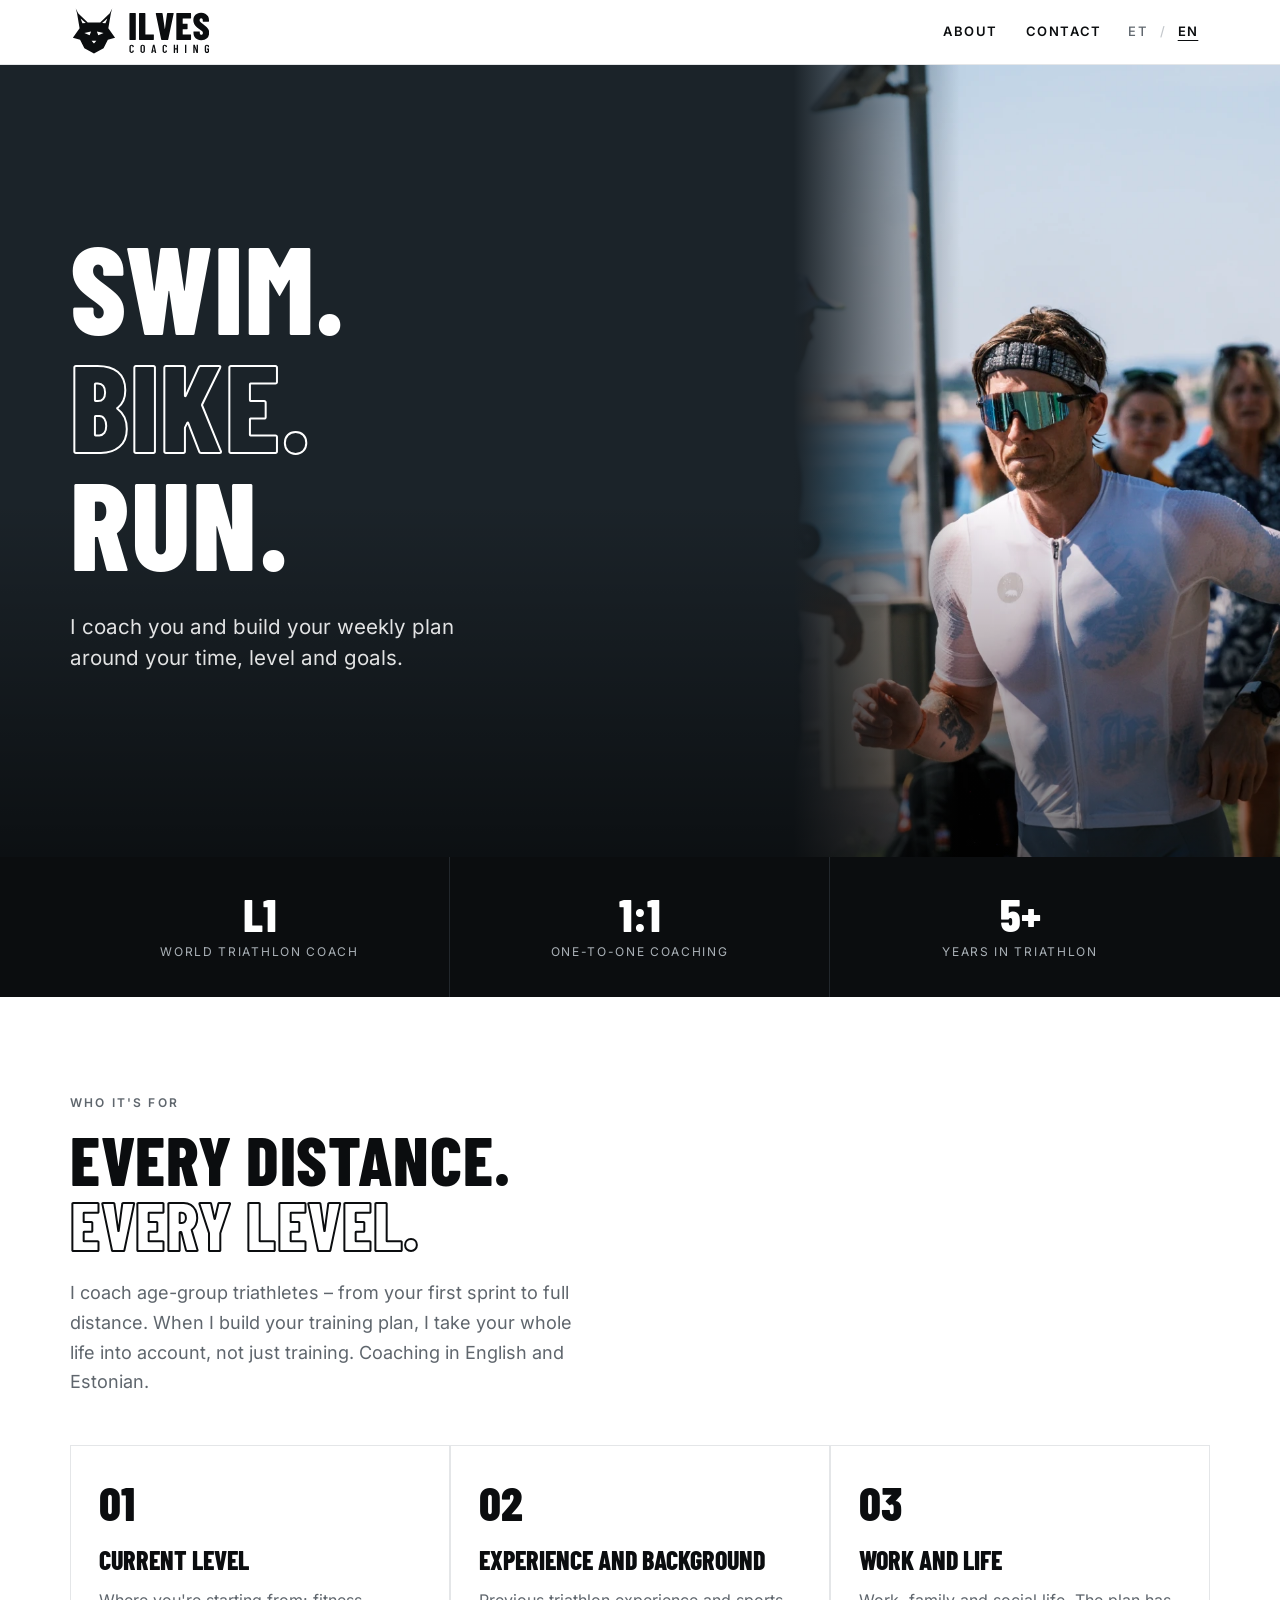
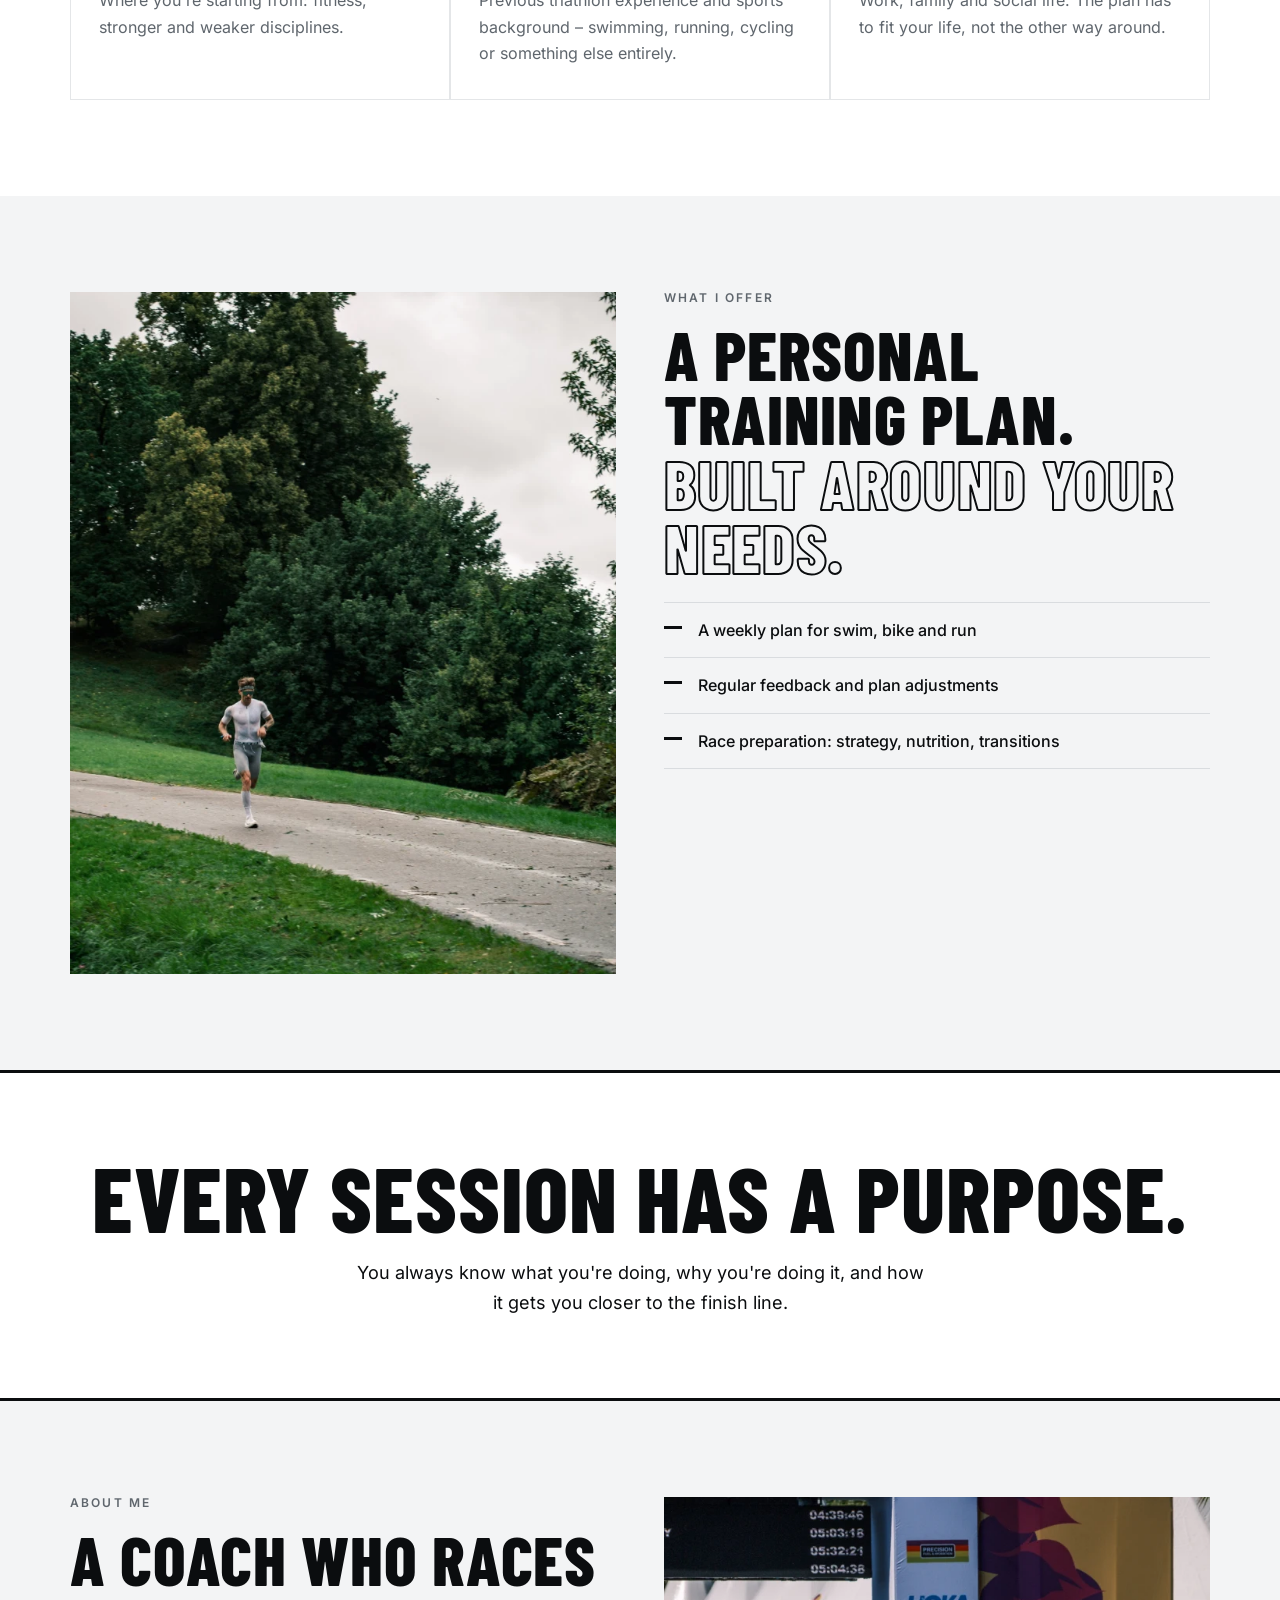
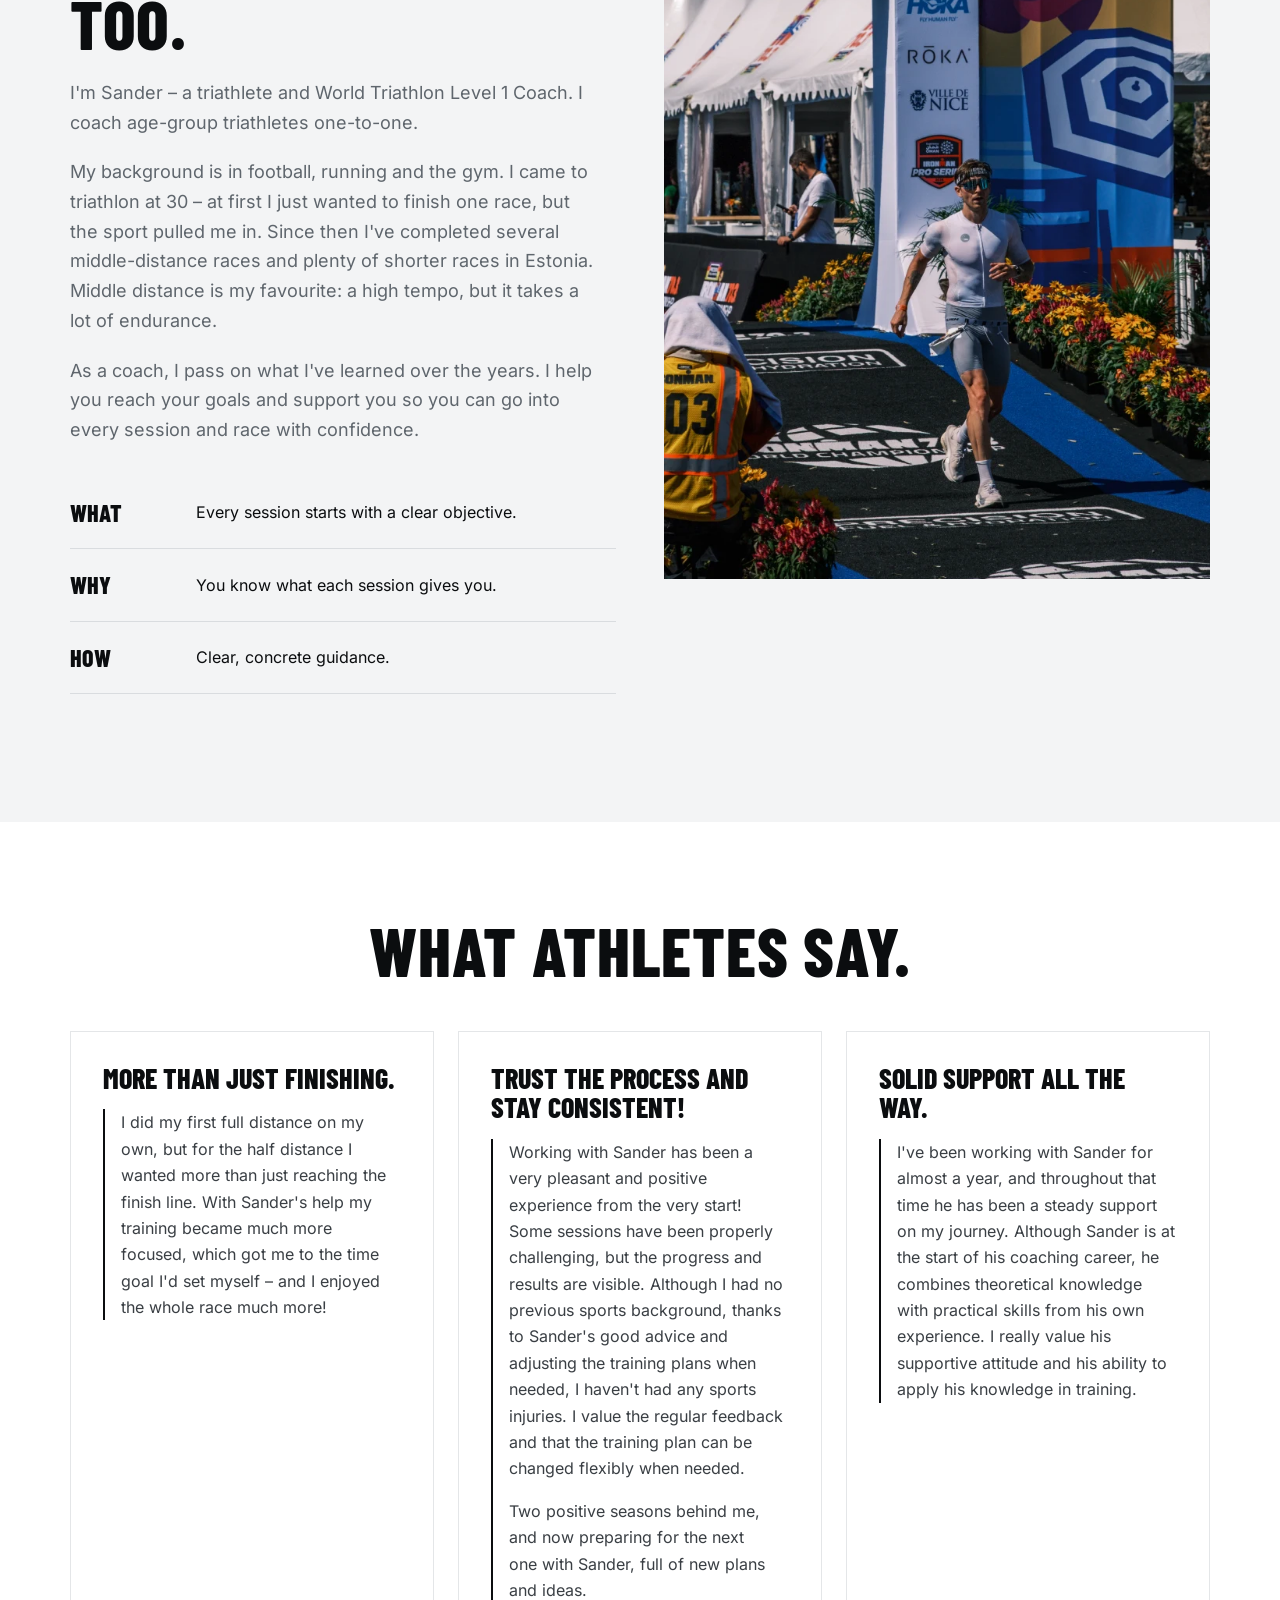
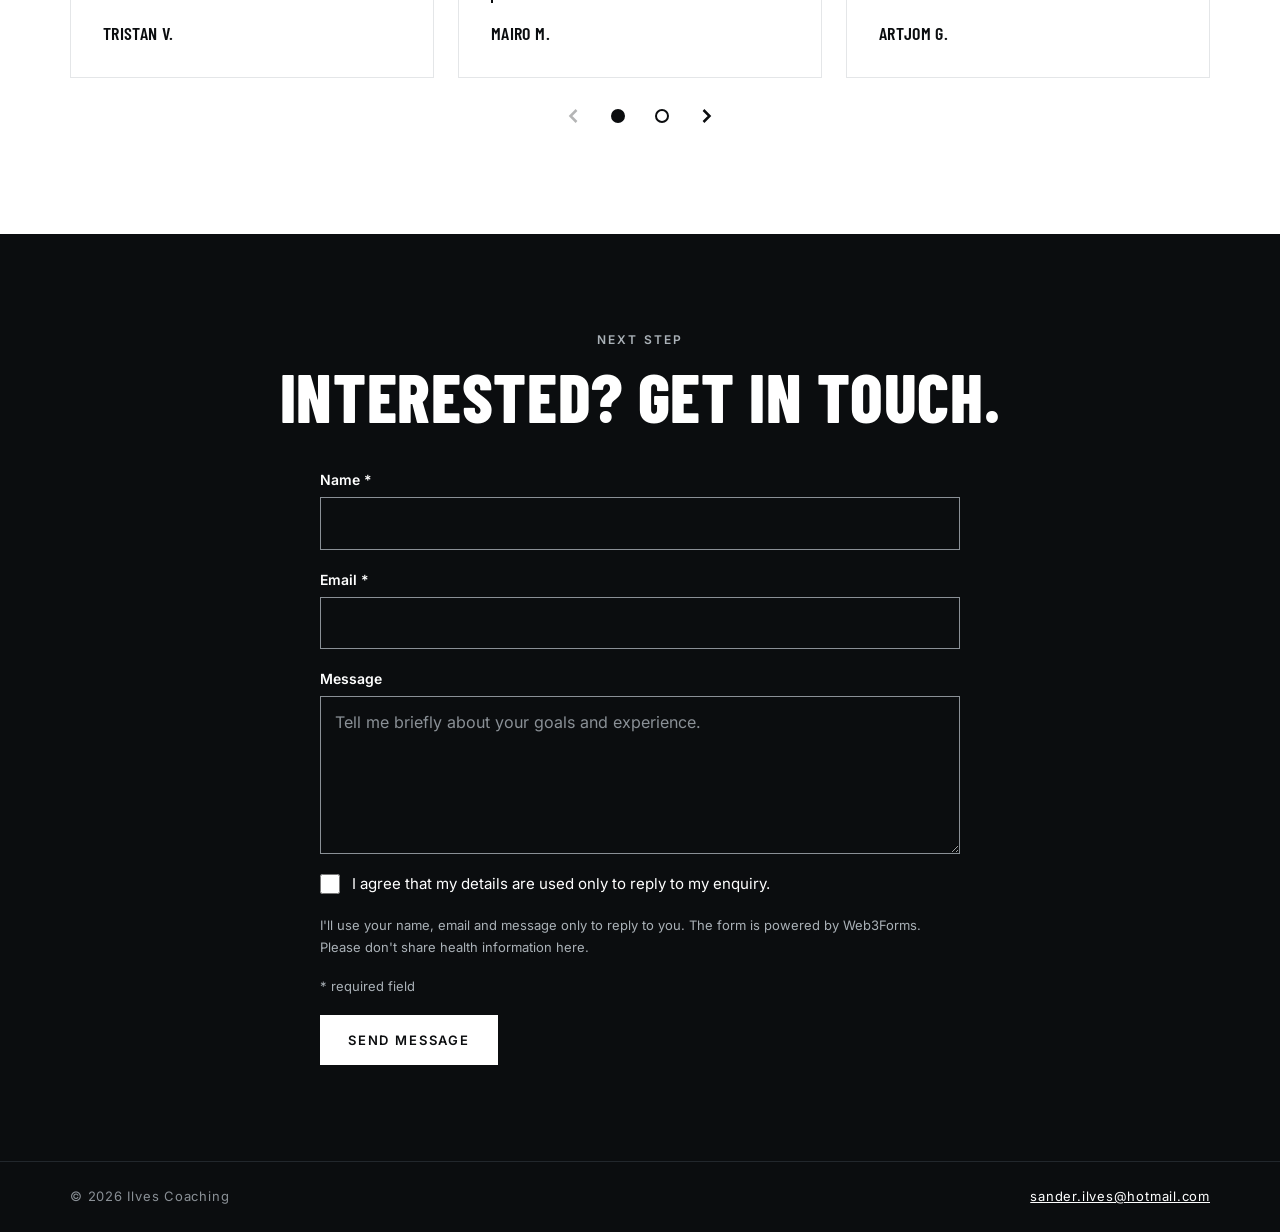
==== en/index.html @ 6b4d3b04 "Add fourth testimonial (Anette R.) on both pages, reorder cards; desktop switches to carousel; v=16 " ====
<!doctype html>
<html lang="en">
<head>
<meta charset="utf-8">
<meta name="viewport" content="width=device-width, initial-scale=1">
<title>Triathlon Coach Estonia | Ilves Coaching</title>
<meta name="description" content="One-to-one triathlon coaching in Estonia for age-group athletes – from first sprint to full distance. A personal weekly plan built around your time, level and goals.">
<link rel="canonical" href="https://ilvescoaching.ee/en/">
<link rel="alternate" hreflang="et" href="https://ilvescoaching.ee/">
<link rel="alternate" hreflang="en" href="https://ilvescoaching.ee/en/">
<link rel="alternate" hreflang="x-default" href="https://ilvescoaching.ee/">

<meta property="og:type" content="website">
<meta property="og:site_name" content="Ilves Coaching">
<meta property="og:locale" content="en_GB">
<meta property="og:locale:alternate" content="et_EE">
<meta property="og:url" content="https://ilvescoaching.ee/en/">
<meta property="og:title" content="Triathlon Coach Estonia | Ilves Coaching">
<meta property="og:description" content="One-to-one triathlon coaching in Estonia for age-group athletes – from first sprint to full distance. A personal weekly plan built around your time, level and goals.">
<meta property="og:image" content="https://ilvescoaching.ee/assets/img/social/og-image-en.png?v=2">
<meta property="og:image:width" content="1200">
<meta property="og:image:height" content="630">
<meta property="og:image:alt" content="Ilves Coaching – one-to-one triathlon coaching">
<meta name="twitter:card" content="summary_large_image">
<meta name="twitter:title" content="Triathlon Coach Estonia | Ilves Coaching">
<meta name="twitter:description" content="One-to-one triathlon coaching in Estonia for age-group athletes – from first sprint to full distance. A personal weekly plan built around your time, level and goals.">
<meta name="twitter:image" content="https://ilvescoaching.ee/assets/img/social/og-image-en.png?v=2">
<meta name="twitter:image:alt" content="Ilves Coaching – one-to-one triathlon coaching">

<meta name="theme-color" content="#0b0d0f">
<link rel="icon" href="../assets/img/favicon/favicon.ico" sizes="any">
<link rel="icon" href="../assets/img/favicon/favicon.svg" type="image/svg+xml">
<link rel="apple-touch-icon" href="../assets/img/favicon/apple-touch-icon.png">
<link rel="preload" href="../assets/fonts/barlow-condensed-latin-800-normal.woff2" as="font" type="font/woff2" crossorigin>
<link rel="preload" href="../assets/fonts/inter-latin-400-normal.woff2" as="font" type="font/woff2" crossorigin>
<link rel="stylesheet" href="../assets/css/style.css?v=16">
<script src="../assets/js/main.js?v=16" defer></script>
</head>
<body id="top">
<a class="skip" href="#content">Skip to content</a>

<header class="site-header">
  <div class="wrap nav">
    <a class="logo" href="#top"><img src="../assets/img/logo/ilves-logo-black.svg" alt="Ilves Coaching home" width="174" height="60"></a>
    <div class="right">
      <nav class="links" aria-label="Main menu">
        <a href="#about">About</a><a href="#contact">Contact</a>
      </nav>
      <div class="lang">
        <a href="../index.html" hreflang="et" lang="et" aria-label="Eesti keeles">ET</a><span class="sep" aria-hidden="true">/</span><a href="index.html" hreflang="en" lang="en" aria-label="In English" aria-current="true">EN</a>
      </div>
    </div>
  </div>
</header>

<main id="content">
  <section class="hero" aria-labelledby="hero-title">
    <img class="hero-img" src="../assets/img/jooks-1-1600.webp" srcset="../assets/img/jooks-1-800.webp 800w, ../assets/img/jooks-1-1600.webp 1600w" sizes="(min-width:900px) 38vw, 100vw" width="1600" height="2400" alt="Triathlete running in a triathlon race" fetchpriority="high">
    <div class="wrap">
      <h1 class="display" id="hero-title"><span>Swim.</span> <em>Bike.</em> <span>Run.</span></h1>
      <p class="hero-sub">I coach you and build your weekly plan<br class="br-desktop"> around your time, level and goals.</p>
    </div>
  </section>

  <div class="stats">
    <div class="wrap">
      <div class="stat"><b>L1</b><span>World Triathlon coach</span></div>
      <div class="stat"><b>1:1</b><span>One-to-one coaching</span></div>
      <div class="stat"><b>5+</b><span>Years in triathlon</span></div>
    </div>
  </div>

  <section id="coaching" aria-labelledby="who-title">
    <div class="wrap">
      <p class="kicker">Who it's for</p>
      <h2 class="display" id="who-title">Every distance.<br><em>Every level.</em></h2>
      <p class="lead">I coach age-group triathletes – from your first sprint to full distance. When I build your training plan, I take your whole life into account, not just training. Coaching in English and Estonian.</p>
      <div class="who">
        <div><span class="n" aria-hidden="true">01</span><h3>Current level</h3><p>Where you're starting from: fitness, stronger and weaker disciplines.</p></div>
        <div><span class="n" aria-hidden="true">02</span><h3>Experience and background</h3><p>Previous triathlon experience and sports background – swimming, running, cycling or something else entirely.</p></div>
        <div><span class="n" aria-hidden="true">03</span><h3>Work and life</h3><p>Work, family and social life. The plan has to fit your life, not the other way around.</p></div>
      </div>
    </div>
  </section>

  <section class="alt" aria-labelledby="offer-title">
    <div class="wrap split">
      <div class="media"><img src="../assets/img/jooks-2-1200.webp" srcset="../assets/img/jooks-2-700.webp 700w, ../assets/img/jooks-2-1200.webp 1200w" sizes="(min-width:1180px) 566px, (min-width:900px) 48vw, 100vw" width="1200" height="1800" alt="Triathlete running in a park" loading="lazy" decoding="async" style="object-position:50% 70%"></div>
      <div>
        <p class="kicker">What I offer</p>
        <h2 class="display" id="offer-title">A personal training plan.<br><em>Built around your needs.</em></h2>
        <ul class="list">
          <li>A weekly plan for swim, bike and run</li>
          <li>Regular feedback and plan adjustments</li>
          <li>Race preparation: strategy, nutrition, transitions</li>
        </ul>
      </div>
    </div>
  </section>

  <div class="statement">
    <div class="wrap">
      <p class="display">Every session has a purpose.</p>
      <p>You always know what you're doing, why you're doing it, and how it gets you closer to the finish line.</p>
    </div>
  </div>

  <section id="about" class="alt" aria-labelledby="about-title">
    <div class="wrap split rev">
      <div class="media"><img src="../assets/img/finish-1200.webp" srcset="../assets/img/finish-700.webp 700w, ../assets/img/finish-1200.webp 1200w" sizes="(min-width:1180px) 566px, (min-width:900px) 48vw, 100vw" width="1200" height="1800" alt="Triathlete on the finishing straight of a race" loading="lazy" decoding="async" style="object-position:50% 60%"></div>
      <div>
        <p class="kicker">About me</p>
        <h2 class="display" id="about-title">A coach who races too.</h2>
        <p class="lead tight">I'm Sander – a triathlete and World Triathlon Level 1 Coach. I coach age-group triathletes one-to-one.</p>
        <p class="lead tight">My background is in football, running and the gym. I came to triathlon at 30 – at first I just wanted to finish one race, but the sport pulled me in. Since then I've completed several middle-distance races and plenty of shorter races in Estonia. Middle distance is my favourite: a high tempo, but it takes a lot of endurance.</p>
        <p class="lead tight">As a coach, I pass on what I've learned over the years. I help you reach your goals and support you so you can go into every session and race with confidence.</p>
        <dl class="wwh">
          <div><dt>What</dt><dd>Every session starts with a clear objective.</dd></div>
          <div><dt>Why</dt><dd>You know what each session gives you.</dd></div>
          <div><dt>How</dt><dd>Clear, concrete guidance.</dd></div>
        </dl>
      </div>
    </div>
  </section>

  <section class="testimonials" aria-labelledby="testimonials-title">
    <div class="wrap">
      <h2 class="display" id="testimonials-title">What athletes say.</h2>
      <!-- Add a testimonial: copy one <figure class="t-card"> block. Layout is picked automatically in main.js. -->
      <div class="t-cards">
        <figure class="t-card">
          <p class="t-card__headline">More than just finishing.</p>
          <blockquote class="t-card__text">
            <p>I did my first full distance on my own, but for the half distance I wanted more than just reaching the finish line. With Sander's help my training became much more focused, which got me to the time goal I'd set myself – and I enjoyed the whole race much more!</p>
          </blockquote>
          <figcaption class="t-card__name">Tristan V.</figcaption>
        </figure>
        <figure class="t-card">
          <p class="t-card__headline">Trust the process and stay consistent!</p>
          <blockquote class="t-card__text">
            <p>Working with Sander has been a very pleasant and positive experience from the very start! Some sessions have been properly challenging, but the progress and results are visible. Although I had no previous sports background, thanks to Sander's good advice and adjusting the training plans when needed, I haven't had any sports injuries. I value the regular feedback and that the training plan can be changed flexibly when needed.</p>
            <p>Two positive seasons behind me, and now preparing for the next one with Sander, full of new plans and ideas.</p>
          </blockquote>
          <figcaption class="t-card__name">Mairo M.</figcaption>
        </figure>
        <figure class="t-card">
          <p class="t-card__headline">Solid support all the way.</p>
          <blockquote class="t-card__text">
            <p>I've been working with Sander for almost a year, and throughout that time he has been a steady support on my journey. Although Sander is at the start of his coaching career, he combines theoretical knowledge with practical skills from his own experience. I really value his supportive attitude and his ability to apply his knowledge in training.</p>
          </blockquote>
          <figcaption class="t-card__name">Artjom G.</figcaption>
        </figure>
        <figure class="t-card">
          <p class="t-card__headline">Well-planned sessions, clear goals.</p>
          <blockquote class="t-card__text">
            <p>Sander is a supportive and motivating coach – working with him is very smooth, and the communication is regular and personal. The sessions, which develop technique, endurance and speed, are well thought out and help you reach your goals.</p>
          </blockquote>
          <figcaption class="t-card__name">Anette R.</figcaption>
        </figure>
      </div>
    </div>
  </section>

  <section class="contact" id="contact" aria-labelledby="contact-title">
    <div class="wrap">
      <p class="kicker">Next step</p>
      <h2 class="display" id="contact-title">Interested? Get in touch.</h2>
      <div class="contact-form-wrap">
        <form class="contact-form" action="https://api.web3forms.com/submit" method="POST" aria-labelledby="contact-title">
          <input type="hidden" name="access_key" value="a5fdf24f-afbf-44c1-ab44-90ffe8cf2173">
          <input type="hidden" name="subject" value="New enquiry (EN) – Ilves Coaching">
          <input type="hidden" name="from_name" value="Ilves Coaching website">
          <input type="checkbox" name="botcheck" class="hidden" style="display:none">
          <div class="field">
            <label for="f-name">Name <span aria-hidden="true">*</span></label>
            <input id="f-name" type="text" name="name" autocomplete="name" required>
          </div>
          <div class="field">
            <label for="f-email">Email <span aria-hidden="true">*</span></label>
            <input id="f-email" type="email" name="email" autocomplete="email" required>
          </div>
          <div class="field">
            <label for="f-message">Message</label>
            <textarea id="f-message" name="message" rows="5" placeholder="Tell me briefly about your goals and experience."></textarea>
          </div>
          <div class="consent">
            <input id="f-consent" type="checkbox" name="consent" value="Yes" required>
            <label for="f-consent">I agree that my details are used only to reply to my enquiry.</label>
          </div>
          <p class="form-note">I'll use your name, email and message only to reply to you. The form is powered by Web3Forms. Please don't share health information here.</p>
          <p class="form-required">* required field</p>
          <button class="btn" type="submit">Send message</button>
        </form>
        <p class="form-error" id="form-status" role="status" aria-live="polite" tabindex="-1"></p>
      </div>
    </div>
  </section>
</main>

<footer class="site-footer">
  <div class="wrap">
    <p>© 2026 Ilves Coaching</p>
    <p><a href="mailto:sander.ilves@hotmail.com">sander.ilves@hotmail.com</a></p>
  </div>
</footer>
</body>
</html>
---- assets/css/style.css ----
/* ==========================================================================
   Ilves Coaching – one-page landing (ET / EN)
   Black & white only. Headings: Barlow Condensed. Body: Inter.
   ========================================================================== */

/* ---------- Fonts (self-hosted, SIL OFL – see /assets/fonts/OFL-*.txt) ---------- */
@font-face{font-family:"Barlow Condensed";font-style:normal;font-weight:600;font-display:swap;
  src:url(../fonts/barlow-condensed-latin-600-normal.woff2) format("woff2");
  unicode-range:U+0000-00FF,U+0131,U+0152-0153,U+02BB-02BC,U+02C6,U+02DA,U+02DC,U+0304,U+0308,U+0329,U+2000-206F,U+20AC,U+2122,U+2191,U+2193,U+2212,U+2215,U+FEFF,U+FFFD}
@font-face{font-family:"Barlow Condensed";font-style:normal;font-weight:600;font-display:swap;
  src:url(../fonts/barlow-condensed-latin-ext-600-normal.woff2) format("woff2");
  unicode-range:U+0100-02BA,U+02BD-02C5,U+02C7-02CC,U+02CE-02D7,U+02DD-02FF,U+0304,U+0308,U+0329,U+1D00-1DBF,U+1E00-1E9F,U+1EF2-1EFF,U+2020,U+20A0-20AB,U+20AD-20C0,U+2113,U+2C60-2C7F,U+A720-A7FF}
@font-face{font-family:"Barlow Condensed";font-style:normal;font-weight:800;font-display:swap;
  src:url(../fonts/barlow-condensed-latin-800-normal.woff2) format("woff2");
  unicode-range:U+0000-00FF,U+0131,U+0152-0153,U+02BB-02BC,U+02C6,U+02DA,U+02DC,U+0304,U+0308,U+0329,U+2000-206F,U+20AC,U+2122,U+2191,U+2193,U+2212,U+2215,U+FEFF,U+FFFD}
@font-face{font-family:"Barlow Condensed";font-style:normal;font-weight:800;font-display:swap;
  src:url(../fonts/barlow-condensed-latin-ext-800-normal.woff2) format("woff2");
  unicode-range:U+0100-02BA,U+02BD-02C5,U+02C7-02CC,U+02CE-02D7,U+02DD-02FF,U+0304,U+0308,U+0329,U+1D00-1DBF,U+1E00-1E9F,U+1EF2-1EFF,U+2020,U+20A0-20AB,U+20AD-20C0,U+2113,U+2C60-2C7F,U+A720-A7FF}
@font-face{font-family:Inter;font-style:normal;font-weight:400;font-display:swap;
  src:url(../fonts/inter-latin-400-normal.woff2) format("woff2");
  unicode-range:U+0000-00FF,U+0131,U+0152-0153,U+02BB-02BC,U+02C6,U+02DA,U+02DC,U+0304,U+0308,U+0329,U+2000-206F,U+20AC,U+2122,U+2191,U+2193,U+2212,U+2215,U+FEFF,U+FFFD}
@font-face{font-family:Inter;font-style:normal;font-weight:400;font-display:swap;
  src:url(../fonts/inter-latin-ext-400-normal.woff2) format("woff2");
  unicode-range:U+0100-02BA,U+02BD-02C5,U+02C7-02CC,U+02CE-02D7,U+02DD-02FF,U+0304,U+0308,U+0329,U+1D00-1DBF,U+1E00-1E9F,U+1EF2-1EFF,U+2020,U+20A0-20AB,U+20AD-20C0,U+2113,U+2C60-2C7F,U+A720-A7FF}
@font-face{font-family:Inter;font-style:normal;font-weight:500;font-display:swap;
  src:url(../fonts/inter-latin-500-normal.woff2) format("woff2");
  unicode-range:U+0000-00FF,U+0131,U+0152-0153,U+02BB-02BC,U+02C6,U+02DA,U+02DC,U+0304,U+0308,U+0329,U+2000-206F,U+20AC,U+2122,U+2191,U+2193,U+2212,U+2215,U+FEFF,U+FFFD}
@font-face{font-family:Inter;font-style:normal;font-weight:500;font-display:swap;
  src:url(../fonts/inter-latin-ext-500-normal.woff2) format("woff2");
  unicode-range:U+0100-02BA,U+02BD-02C5,U+02C7-02CC,U+02CE-02D7,U+02DD-02FF,U+0304,U+0308,U+0329,U+1D00-1DBF,U+1E00-1E9F,U+1EF2-1EFF,U+2020,U+20A0-20AB,U+20AD-20C0,U+2113,U+2C60-2C7F,U+A720-A7FF}
@font-face{font-family:Inter;font-style:normal;font-weight:600;font-display:swap;
  src:url(../fonts/inter-latin-600-normal.woff2) format("woff2");
  unicode-range:U+0000-00FF,U+0131,U+0152-0153,U+02BB-02BC,U+02C6,U+02DA,U+02DC,U+0304,U+0308,U+0329,U+2000-206F,U+20AC,U+2122,U+2191,U+2193,U+2212,U+2215,U+FEFF,U+FFFD}
@font-face{font-family:Inter;font-style:normal;font-weight:600;font-display:swap;
  src:url(../fonts/inter-latin-ext-600-normal.woff2) format("woff2");
  unicode-range:U+0100-02BA,U+02BD-02C5,U+02C7-02CC,U+02CE-02D7,U+02DD-02FF,U+0304,U+0308,U+0329,U+1D00-1DBF,U+1E00-1E9F,U+1EF2-1EFF,U+2020,U+20A0-20AB,U+20AD-20C0,U+2113,U+2C60-2C7F,U+A720-A7FF}

/* ---------- Tokens & base ---------- */
:root{
  --ink:#0b0d0f; --muted:#5f666d; --bg:#fff; --soft:#f3f4f5; --line:#e4e6e8;
  --on-dark:#fff; --on-dark-muted:#aab1b7; --dark-line:#22272c;
  --max:1180px; --header:64px;
  --display:"Barlow Condensed",Impact,"Arial Narrow",sans-serif;
  --body:Inter,system-ui,-apple-system,"Segoe UI",sans-serif;
}
*{box-sizing:border-box}
@media (prefers-reduced-motion:no-preference){html{scroll-behavior:smooth}}
body{margin:0;font:16px/1.65 var(--body);color:var(--ink);background:var(--bg)}
a{color:inherit}
[id]{scroll-margin-top:var(--header)}
.wrap{max-width:var(--max);margin:0 auto;padding:0 20px}
.display{font-family:var(--display);text-transform:uppercase;letter-spacing:.01em;line-height:.95;margin:0}
.kicker{font-size:12px;font-weight:600;letter-spacing:.18em;text-transform:uppercase;color:var(--muted);margin:0 0 14px}

/* Focus: dark ring on light backgrounds, white ring on dark ones */
:focus-visible{outline:3px solid var(--ink);outline-offset:3px}
.hero :focus-visible,.contact :focus-visible,.site-footer :focus-visible{outline-color:var(--on-dark)}

.skip{position:absolute;left:12px;top:-100px;z-index:50;background:var(--ink);color:var(--on-dark);padding:10px 16px;font-weight:600;text-decoration:none}
.skip:focus{top:12px;outline-color:var(--ink)}

/* ---------- Header ---------- */
.site-header{position:sticky;top:0;z-index:20;background:var(--bg);border-bottom:1px solid var(--line)}
.nav{display:flex;align-items:center;justify-content:space-between;height:var(--header);gap:12px}
.logo{display:block;flex-shrink:0}
.logo img{display:block;height:42px;width:auto}
.links{display:none;gap:28px}
.links a{text-decoration:none;font-size:13px;font-weight:600;letter-spacing:.12em;text-transform:uppercase}
.links a:hover{text-decoration:underline;text-underline-offset:6px}
.right{display:flex;align-items:center;gap:12px}
.lang{display:flex;align-items:center;font-size:13px;font-weight:500;letter-spacing:.1em}
.lang a{display:grid;place-items:center;min-width:44px;min-height:44px;color:var(--muted);text-decoration:none}
.lang a:hover{color:var(--ink);text-decoration:underline;text-underline-offset:4px}
.lang [aria-current]{color:var(--ink);font-weight:600;text-decoration:underline;text-underline-offset:4px}
.lang .sep{color:#c4c8cc}
@media (min-width:860px){.links{display:flex}.right{gap:14px}.logo img{height:48px}}

/* ---------- Buttons ---------- */
.btn{display:inline-block;background:var(--ink);color:var(--on-dark);text-decoration:none;font-weight:600;font-size:13px;letter-spacing:.14em;text-transform:uppercase;padding:15px 26px;border:2px solid var(--ink);transition:background-color .15s,color .15s,border-color .15s}
.btn:hover{background:var(--bg);color:var(--ink)}
/* Inverted button on dark sections */
.hero .btn:not(.ghost),.contact .btn{background:var(--on-dark);color:var(--ink);border-color:var(--on-dark)}
.hero .btn:not(.ghost):hover,.contact .btn:hover{background:transparent;color:var(--on-dark)}

/* ---------- Sections ---------- */
section{padding:96px 0}
.alt{background:var(--soft)}
h2.display{font-size:clamp(40px,6vw,68px);font-weight:800;margin-bottom:22px}
h2.display em{font-style:normal;color:transparent;-webkit-text-stroke:2px var(--ink)}
.lead{font-size:18px;color:var(--muted);max-width:48ch;margin:0 0 28px}
.lead.tight{margin-bottom:20px}

/* ---------- Hero (full-bleed photo/video) ---------- */
.hero{position:relative;padding:0;color:var(--on-dark);background:#1b2329}
.hero-img{display:block;width:100%;height:62vh;max-height:560px;object-fit:cover;object-position:50% 20%}
.hero .wrap{position:relative;z-index:2;padding-top:40px;padding-bottom:56px;width:100%}
@media (min-width:900px){
  .hero{min-height:88vh;display:flex;align-items:center}
  .hero-img{position:absolute;top:0;right:0;width:38%;height:100%;max-height:none}
  .hero::before{content:"";position:absolute;inset:0;z-index:1;background:linear-gradient(0deg,rgba(0,0,0,.55) 0%,rgba(0,0,0,0) 45%),linear-gradient(90deg,#1b2329 62%,rgba(27,35,41,0) 75%)}
  .hero .wrap{padding-top:72px;padding-bottom:72px}
}
.hero h1{font-size:clamp(52px,11vw,124px);font-weight:800;max-width:16ch}
.hero h1 em{font-style:normal;color:transparent;-webkit-text-stroke:2px var(--on-dark)}
.hero-sub{font-size:clamp(17px,1.6vw,21px);font-weight:400;line-height:1.55;color:rgba(255,255,255,.88);max-width:none;margin-top:30px}
.br-desktop{display:none}
@media (min-width:640px){.br-desktop{display:inline}}
/* stacked headline: one word per line */
.hero h1 span,.hero h1 em{display:block}

/* ---------- Stat band ---------- */
.stats{background:var(--ink);color:var(--on-dark)}
.stats .wrap{display:grid;grid-template-columns:1fr}
.stat{padding:28px 10px;text-align:center;border-bottom:1px solid var(--dark-line)}
.stat:last-child{border-bottom:0}
@media (min-width:760px){.stats .wrap{grid-template-columns:repeat(3,1fr)}.stat{padding:34px 10px;border-bottom:0;border-right:1px solid var(--dark-line)}.stat:last-child{border-right:0}}
.stat b{display:block;font-family:var(--display);font-weight:800;font-size:46px;line-height:1}
.stat span{font-size:12px;letter-spacing:.14em;text-transform:uppercase;color:var(--on-dark-muted)}

/* ---------- Split (media + text) ---------- */
.split{display:grid;gap:48px;align-items:start}
@media (min-width:900px){.split{grid-template-columns:1fr 1fr}.split.rev .media{order:2}}
/* Text column starts at the photo's top edge */
@media (min-width:900px){.split .kicker{margin-top:0;line-height:1;margin-bottom:18px}}
.media{aspect-ratio:4/5;margin:0}
.media img{display:block;width:100%;height:100%;object-fit:cover}
/* Striped placeholder until a real photo exists */
.media.is-placeholder{background:var(--soft) repeating-linear-gradient(135deg,#eef0f1 0 18px,#f5f6f7 18px 36px);display:grid;place-items:center;text-align:center;color:var(--muted);font-size:13px;letter-spacing:.08em;text-transform:uppercase;border:1px dashed #8a9096;padding:20px}

/* ---------- Who it's for ---------- */
.who{display:grid;gap:2px;background:var(--line);border:1px solid var(--line);margin-top:48px}
@media (min-width:760px){.who{grid-template-columns:repeat(3,1fr)}}
.who > div{background:var(--bg);padding:32px 28px}
.who .n{font-family:var(--display);font-weight:800;font-size:48px;line-height:1}
.who h3{font-family:var(--display);text-transform:uppercase;font-size:26px;margin:10px 0 6px}
.who p{margin:0;color:var(--muted)}

/* ---------- What's included ---------- */
ul.list{list-style:none;padding:0;margin:0 0 32px;border-top:1px solid var(--line)}
ul.list li{padding:14px 0 14px 34px;border-bottom:1px solid var(--line);position:relative;font-weight:500}
ul.list li::before{content:"";position:absolute;left:0;top:23px;width:18px;height:3px;background:var(--ink)}
.alt ul.list,.alt ul.list li{border-color:#d9dcdf}

/* ---------- Statement band ---------- */
.statement{border-top:3px solid var(--ink);border-bottom:3px solid var(--ink);text-align:center;padding:80px 0}
.statement .display{font-size:clamp(40px,8vw,92px);font-weight:800}
.statement p:not(.display){margin:18px auto 0;max-width:52ch;font-size:18px}

/* Testimonials – main.js sets .is-single (1 card), .is-grid (2–3) or .is-carousel (4+) */
.testimonials h2{text-align:center}
.t-cards{margin-top:48px}
.t-card{display:flex;flex-direction:column;margin:0;background:var(--bg);border:1px solid var(--line);padding:24px}
.t-card__headline{margin:0 0 16px;font-family:var(--display);font-weight:800;text-transform:uppercase;font-size:24px;line-height:1.05}
.t-card__text{margin:0;padding-left:16px;border-left:2px solid var(--ink);font-size:16px;line-height:1.65;color:#3a3f44}
.t-card__text p{margin:0 0 1em;text-wrap:pretty}
.t-card__text p:last-child{margin-bottom:0}
.t-card__name{margin-top:auto;padding-top:20px;font-family:var(--display);font-weight:600;text-transform:uppercase;font-size:18px;letter-spacing:.02em;line-height:1.2}
.t-cards.is-single{max-width:760px;margin-inline:auto}

/* Carousel track: 2+ cards below 900px, 4+ cards everywhere */
.t-cards.is-grid,.t-cards.is-carousel{position:relative;display:flex;gap:16px;overflow-x:auto;scroll-snap-type:x mandatory;scrollbar-width:none}
.t-cards.is-grid::-webkit-scrollbar,.t-cards.is-carousel::-webkit-scrollbar{display:none}
.t-cards.is-grid > .t-card,.t-cards.is-carousel > .t-card{flex:0 0 85%;scroll-snap-align:start}
@media (prefers-reduced-motion:no-preference){.t-cards{scroll-behavior:smooth}}
.t-nav{display:flex;justify-content:center;align-items:center;margin-top:16px}
.t-nav[hidden]{display:none}
.t-nav button{display:grid;place-items:center;width:44px;height:44px;padding:0;background:none;border:0;color:var(--ink);cursor:pointer}
.t-nav [aria-disabled="true"]{opacity:.3;cursor:default}
.t-dot::before{content:"";width:10px;height:10px;border:2px solid var(--ink);border-radius:50%}
.t-dot[aria-current="true"]::before{background:var(--ink)}

@media (min-width:900px){
  .t-card{padding:32px}
  .t-card__headline{font-size:28px}
  .t-cards.is-grid{display:grid;grid-template-columns:repeat(var(--cols),1fr);gap:24px;overflow:visible}
  .t-cards.is-carousel{gap:24px}
  .t-cards.is-carousel > .t-card{flex-basis:calc((100% - 48px) / 3)}
}

/* ---------- About ---------- */
.wwh{margin:32px 0}
.wwh div{display:grid;grid-template-columns:110px 1fr;gap:16px;padding:16px 0;border-bottom:1px solid #d9dcdf}
.wwh dt{font-family:var(--display);font-weight:800;font-size:24px;text-transform:uppercase}
.wwh dd{margin:0;align-self:center}

/* ---------- Contact ---------- */
.contact{background:var(--ink);color:var(--on-dark);text-align:center}
.contact .kicker{color:var(--on-dark-muted)}
.contact h2{text-wrap:balance}

/* Contact form (Web3Forms) */
.contact-form-wrap{width:100%;max-width:640px;margin:40px auto 0}
.contact-form{display:grid;gap:18px;margin:0;text-align:left}
.field label{display:block;font-size:14px;font-weight:600;margin-bottom:6px}
.field input,.field textarea{display:block;width:100%;box-sizing:border-box;font:inherit;font-size:16px;color:var(--on-dark);background:transparent;border:1px solid #8a9096;border-radius:0;padding:12px 14px}
.field textarea{min-height:140px;resize:vertical}
.field ::placeholder{color:#8a9096;opacity:1}
.field input:focus-visible,.field textarea:focus-visible{border-color:var(--on-dark)}
.consent{display:flex;gap:12px;align-items:flex-start;font-size:15px}
.consent input{flex-shrink:0;width:20px;height:20px;margin:2px 0 0;accent-color:var(--on-dark)}
.form-note,.form-required{margin:0;font-size:13px;color:var(--on-dark-muted)}
.field-error{margin:8px 0 0;padding-left:10px;border-left:1px solid var(--on-dark);font-size:14px;line-height:1.4;color:var(--on-dark)}
.consent + .field-error{margin-top:-10px}
.field [aria-invalid="true"]{border-color:var(--on-dark)}
.contact-form .btn{justify-self:start;cursor:pointer;font-family:inherit}
.contact-form .btn:disabled{opacity:.6;cursor:wait}
.form-error{width:100%;box-sizing:border-box;margin:20px 0 0;padding:20px 24px;border:1px solid rgba(255,255,255,.2);text-align:center;font-size:17px}
.contact.is-sent{display:flex;flex-direction:column;justify-content:center}
.contact.is-sent > .wrap{width:100%;box-sizing:border-box}
.form-success{width:100%;text-align:center;margin-inline:auto;margin-bottom:0}
.form-success:focus{outline:none}
.form-error:empty{display:none}
.form-error a{color:var(--on-dark)}

/* ---------- Footer ---------- */
.site-footer{background:var(--ink);color:#8a9096;font-size:13px;letter-spacing:.06em;border-top:1px solid var(--dark-line)}
.site-footer .wrap{display:flex;flex-direction:column;gap:8px;padding:24px 20px}
@media (min-width:640px){.site-footer .wrap{flex-direction:row;justify-content:space-between}}
.site-footer a{color:var(--on-dark)}
.site-footer p{margin:0}
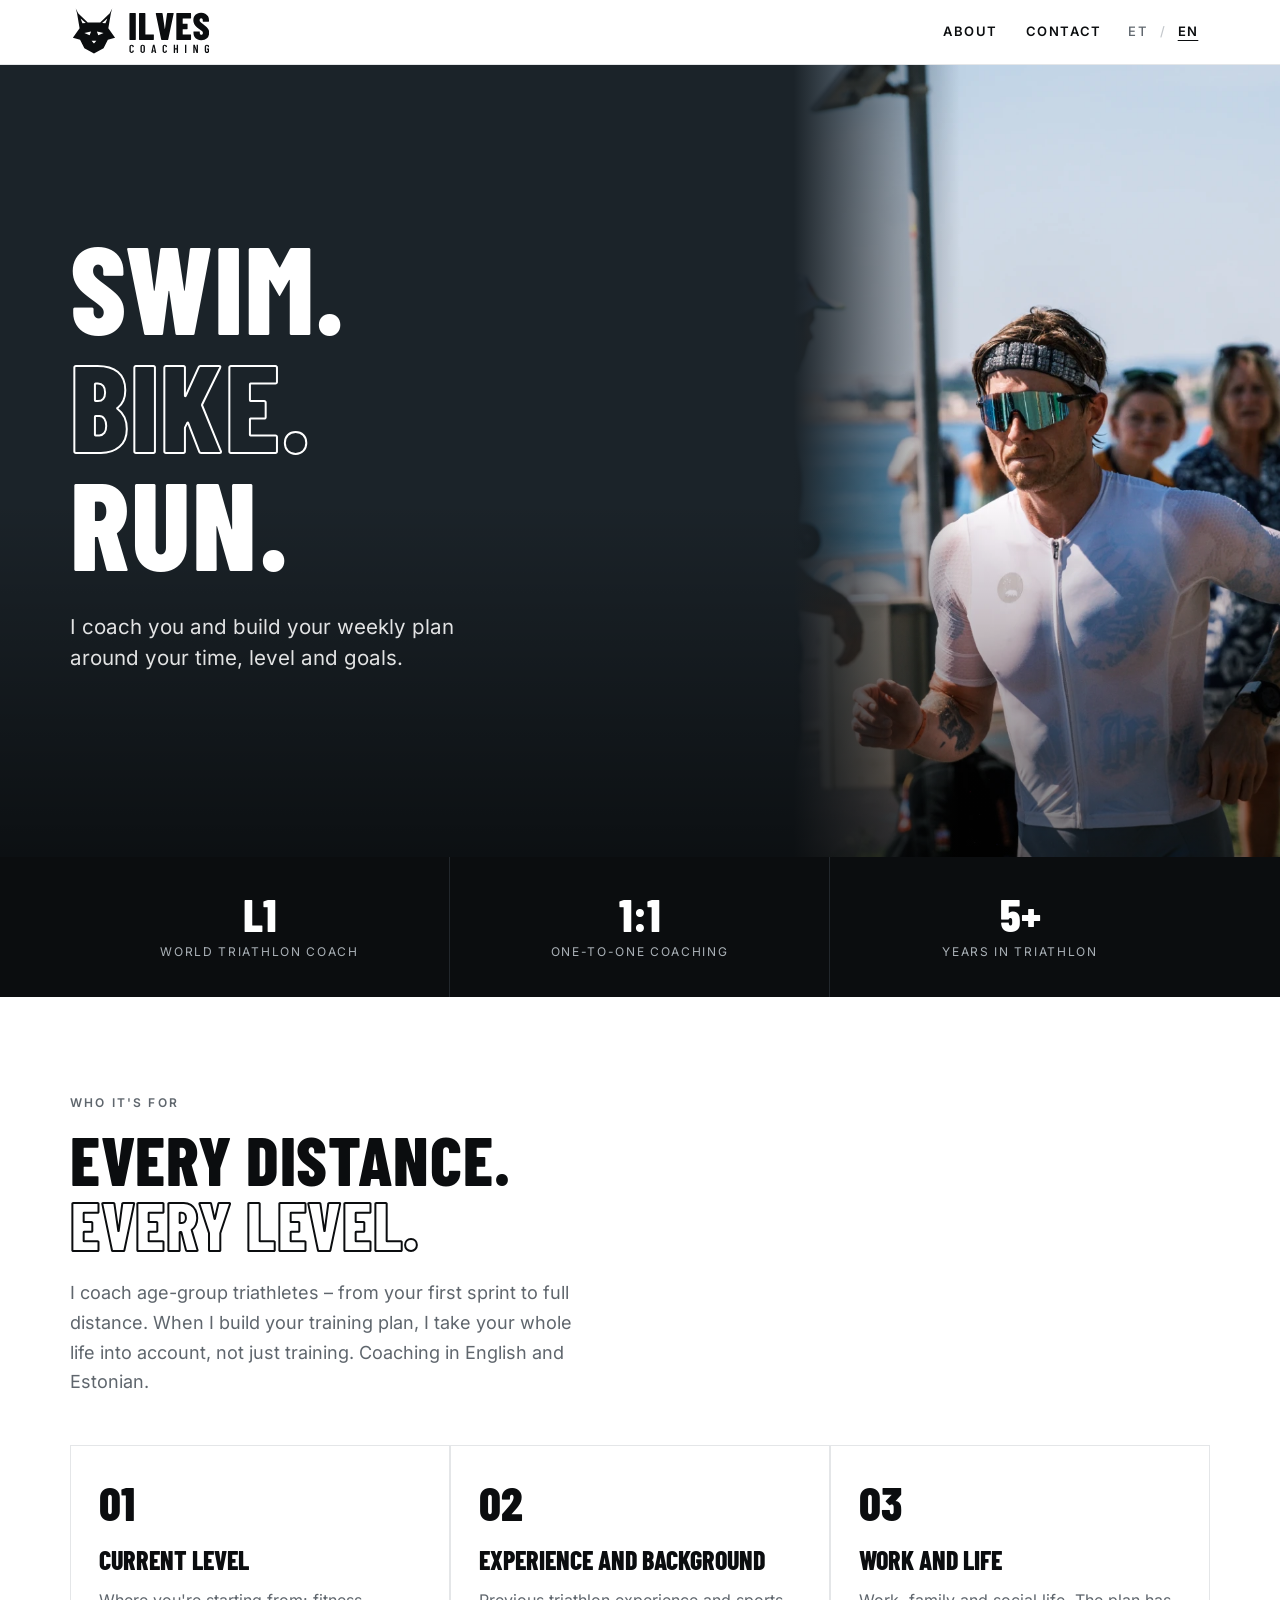
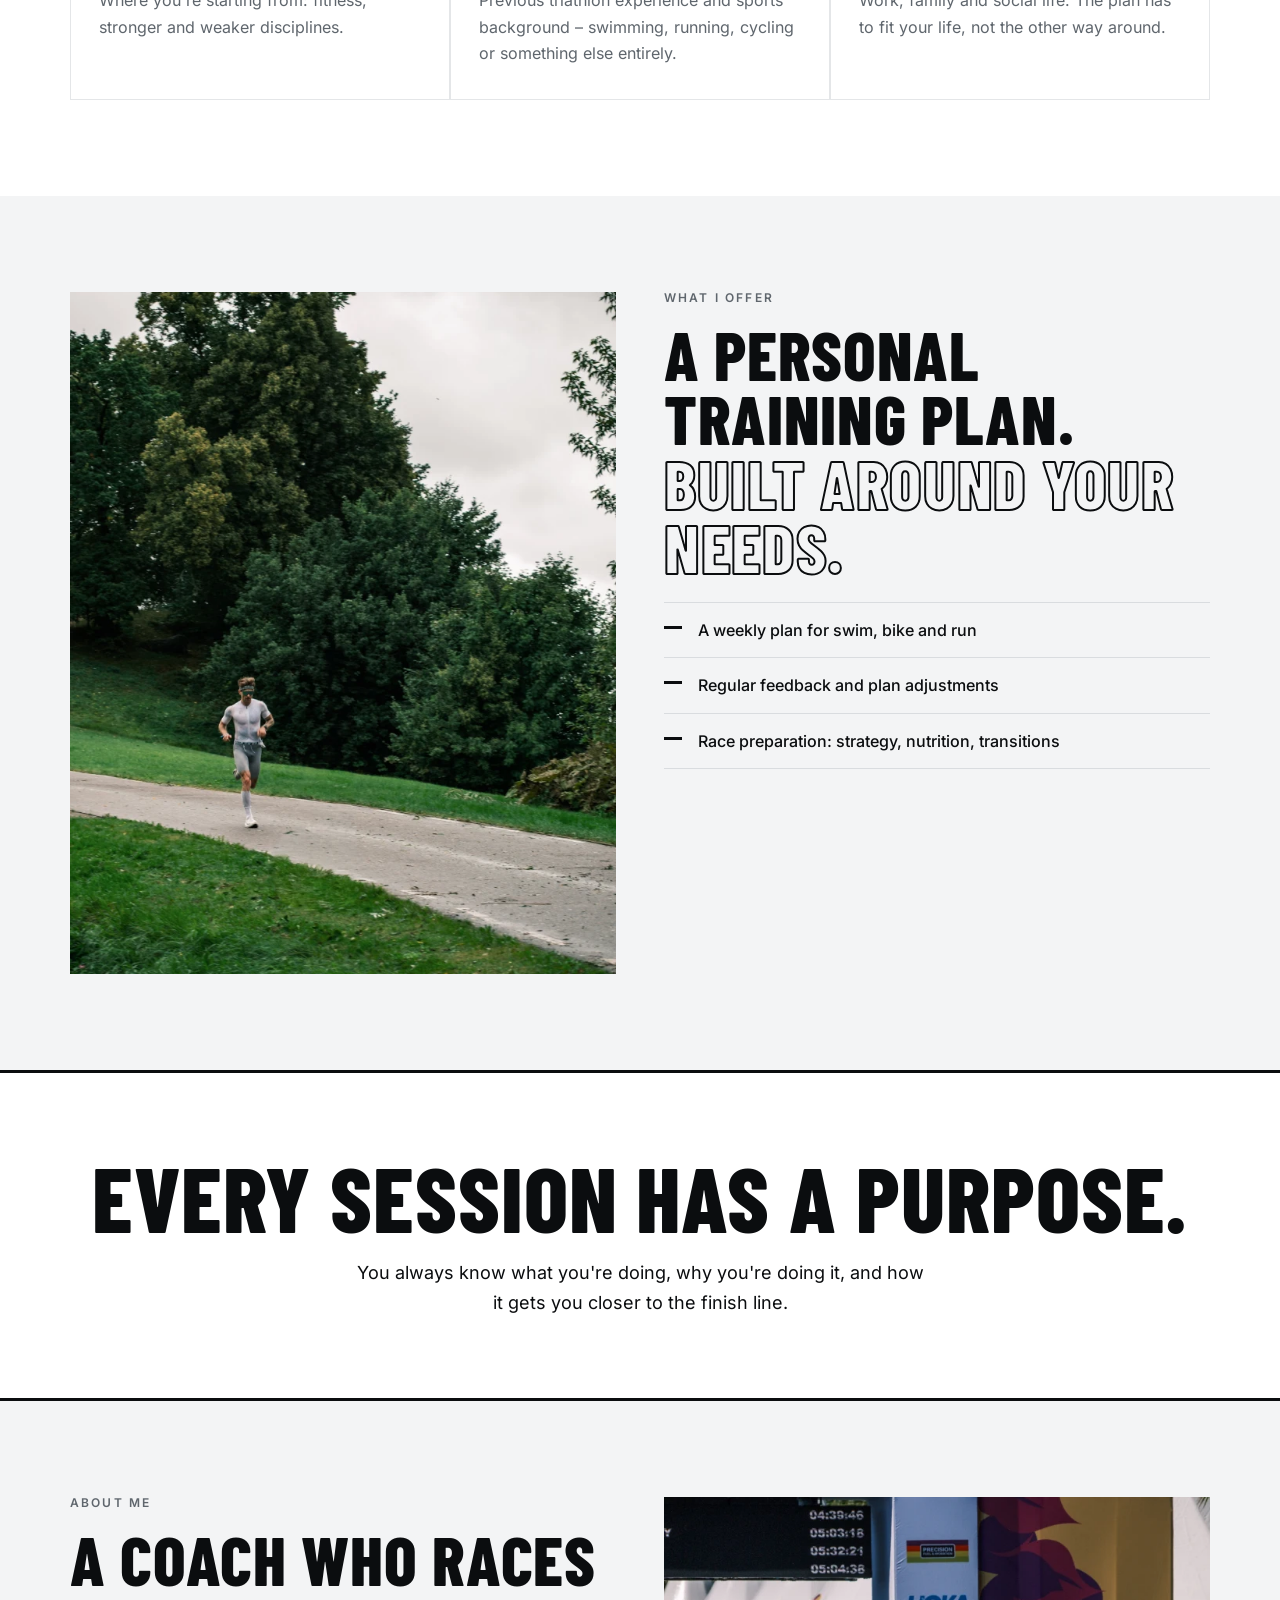
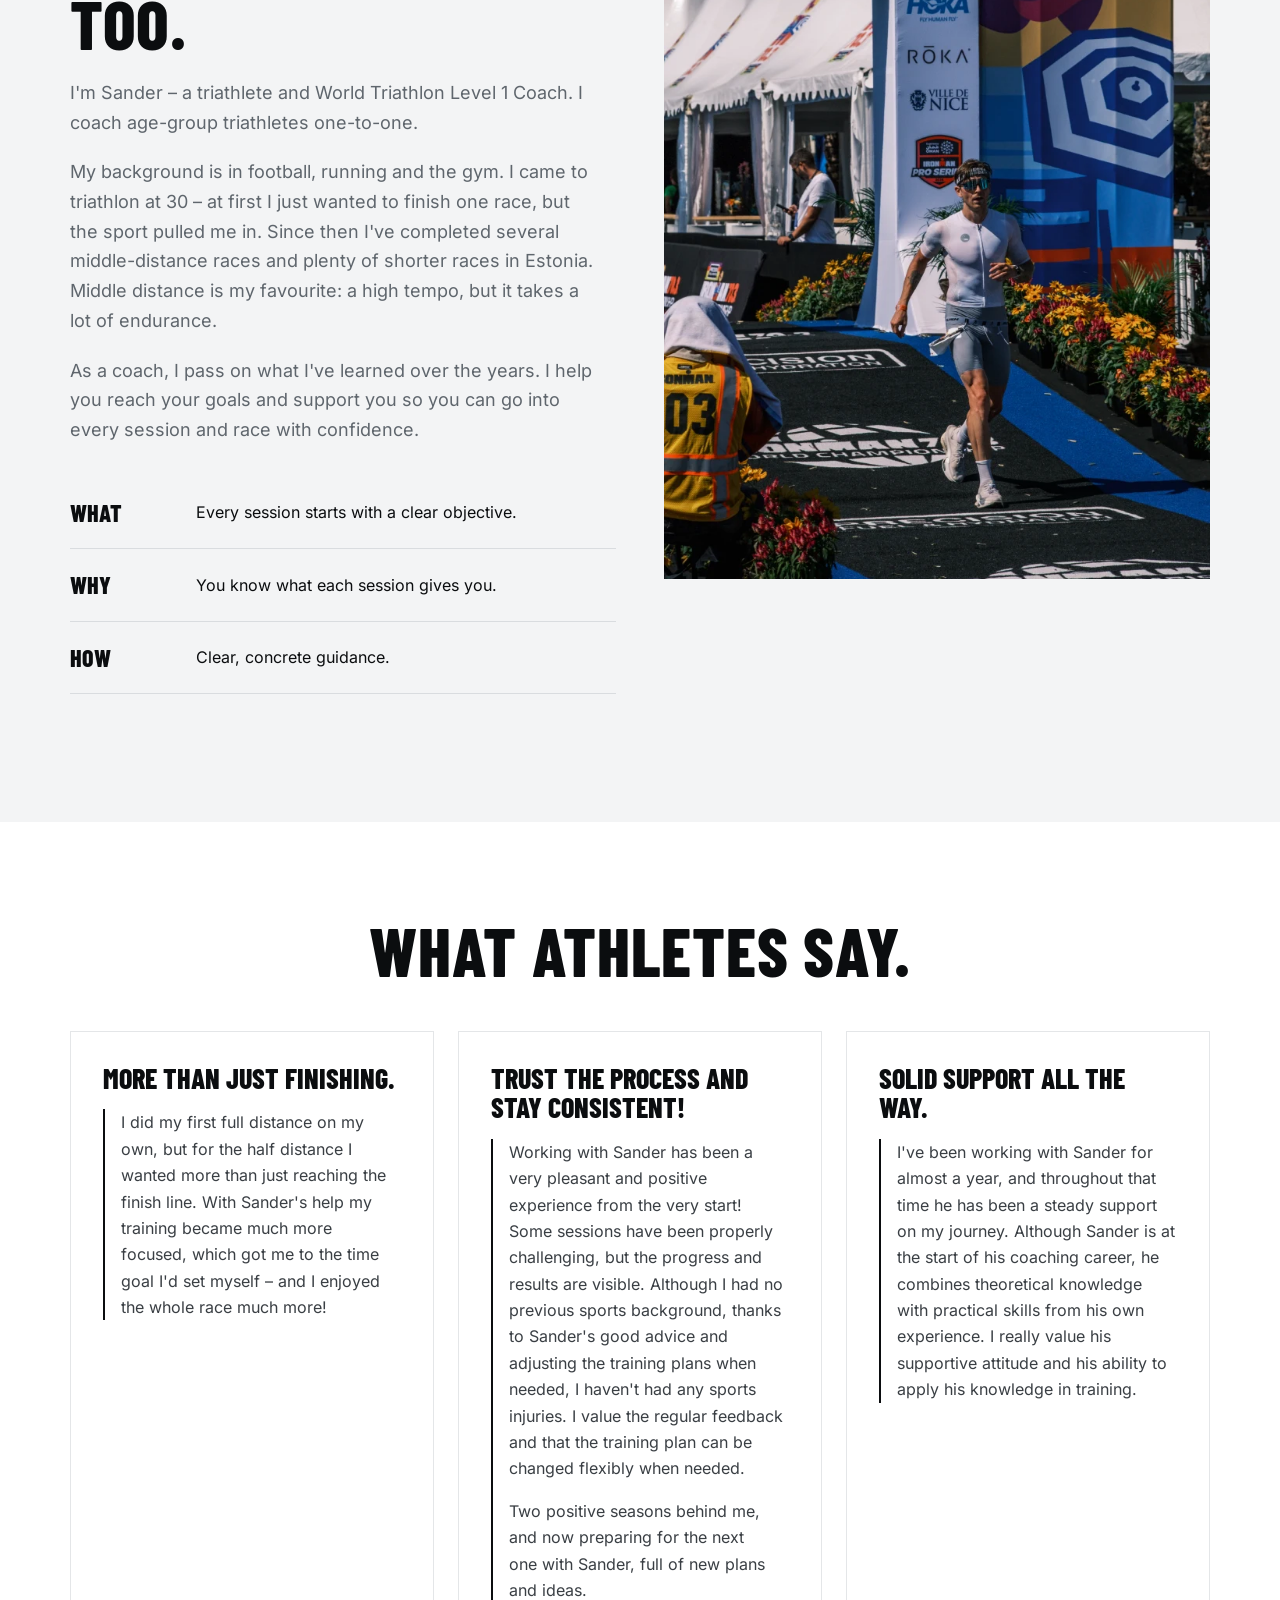
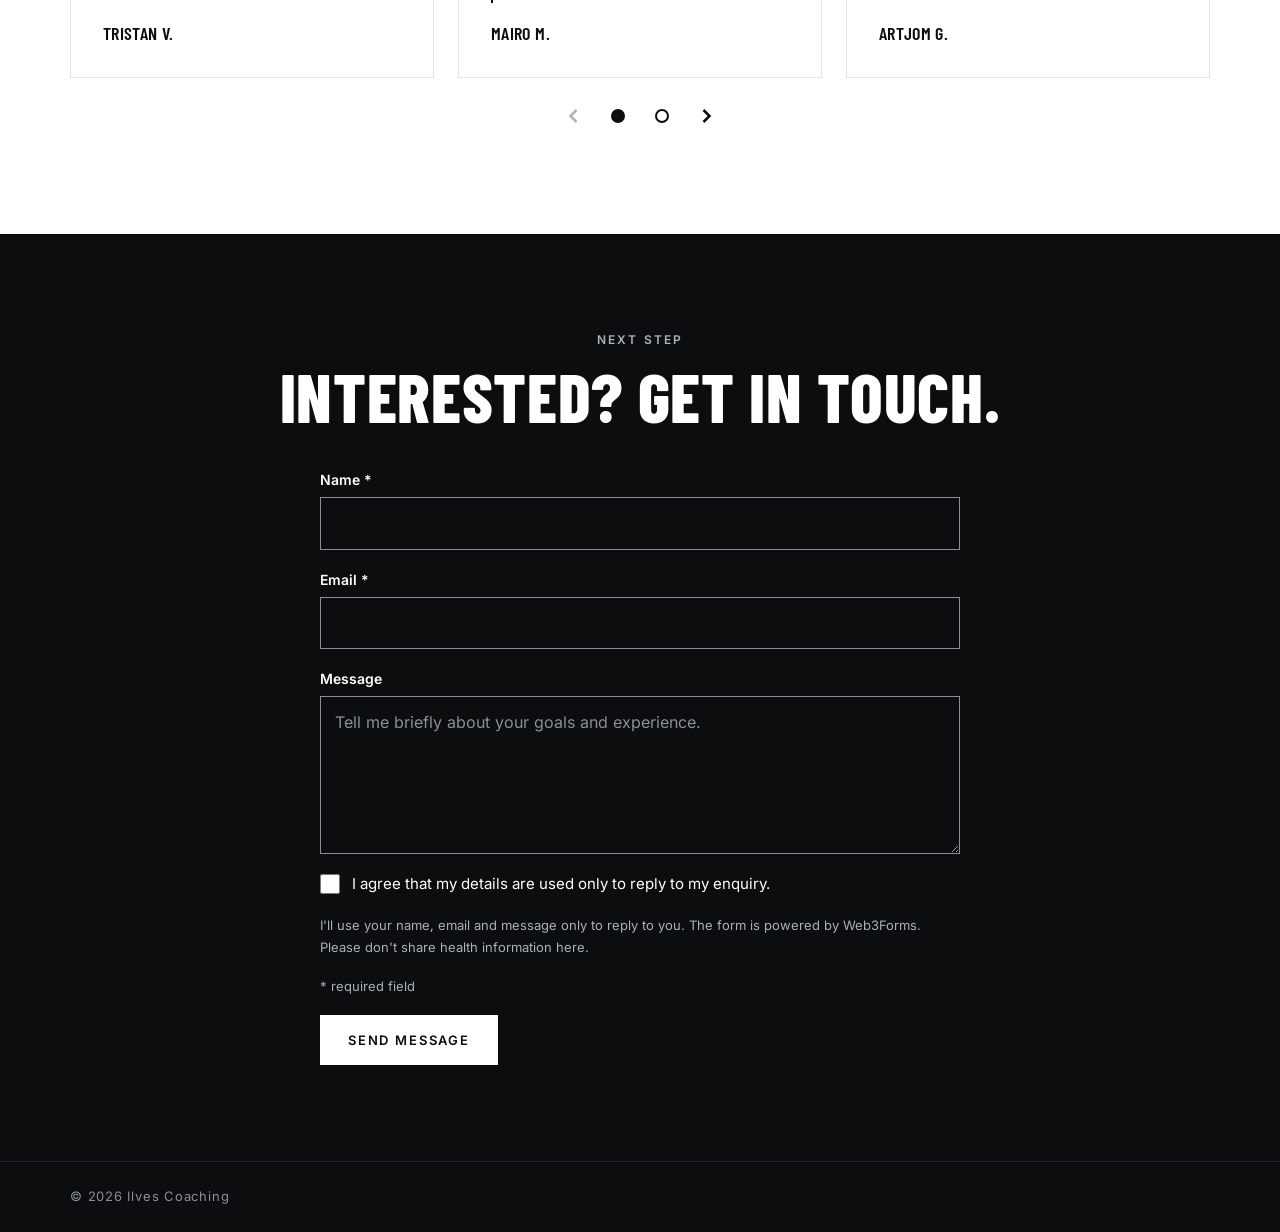
==== commit f23a9dfe: "Remove email from footer on both pages Co-Authored-By: Claude Opus 5.5 <noreply@anthropic.com>" ====
--- a/en/index.html
+++ b/en/index.html
@@ -200,7 +200,6 @@
 <footer class="site-footer">
   <div class="wrap">
     <p>© 2026 Ilves Coaching</p>
-    <p><a href="mailto:sander.ilves@hotmail.com">sander.ilves@hotmail.com</a></p>
   </div>
 </footer>
 </body>
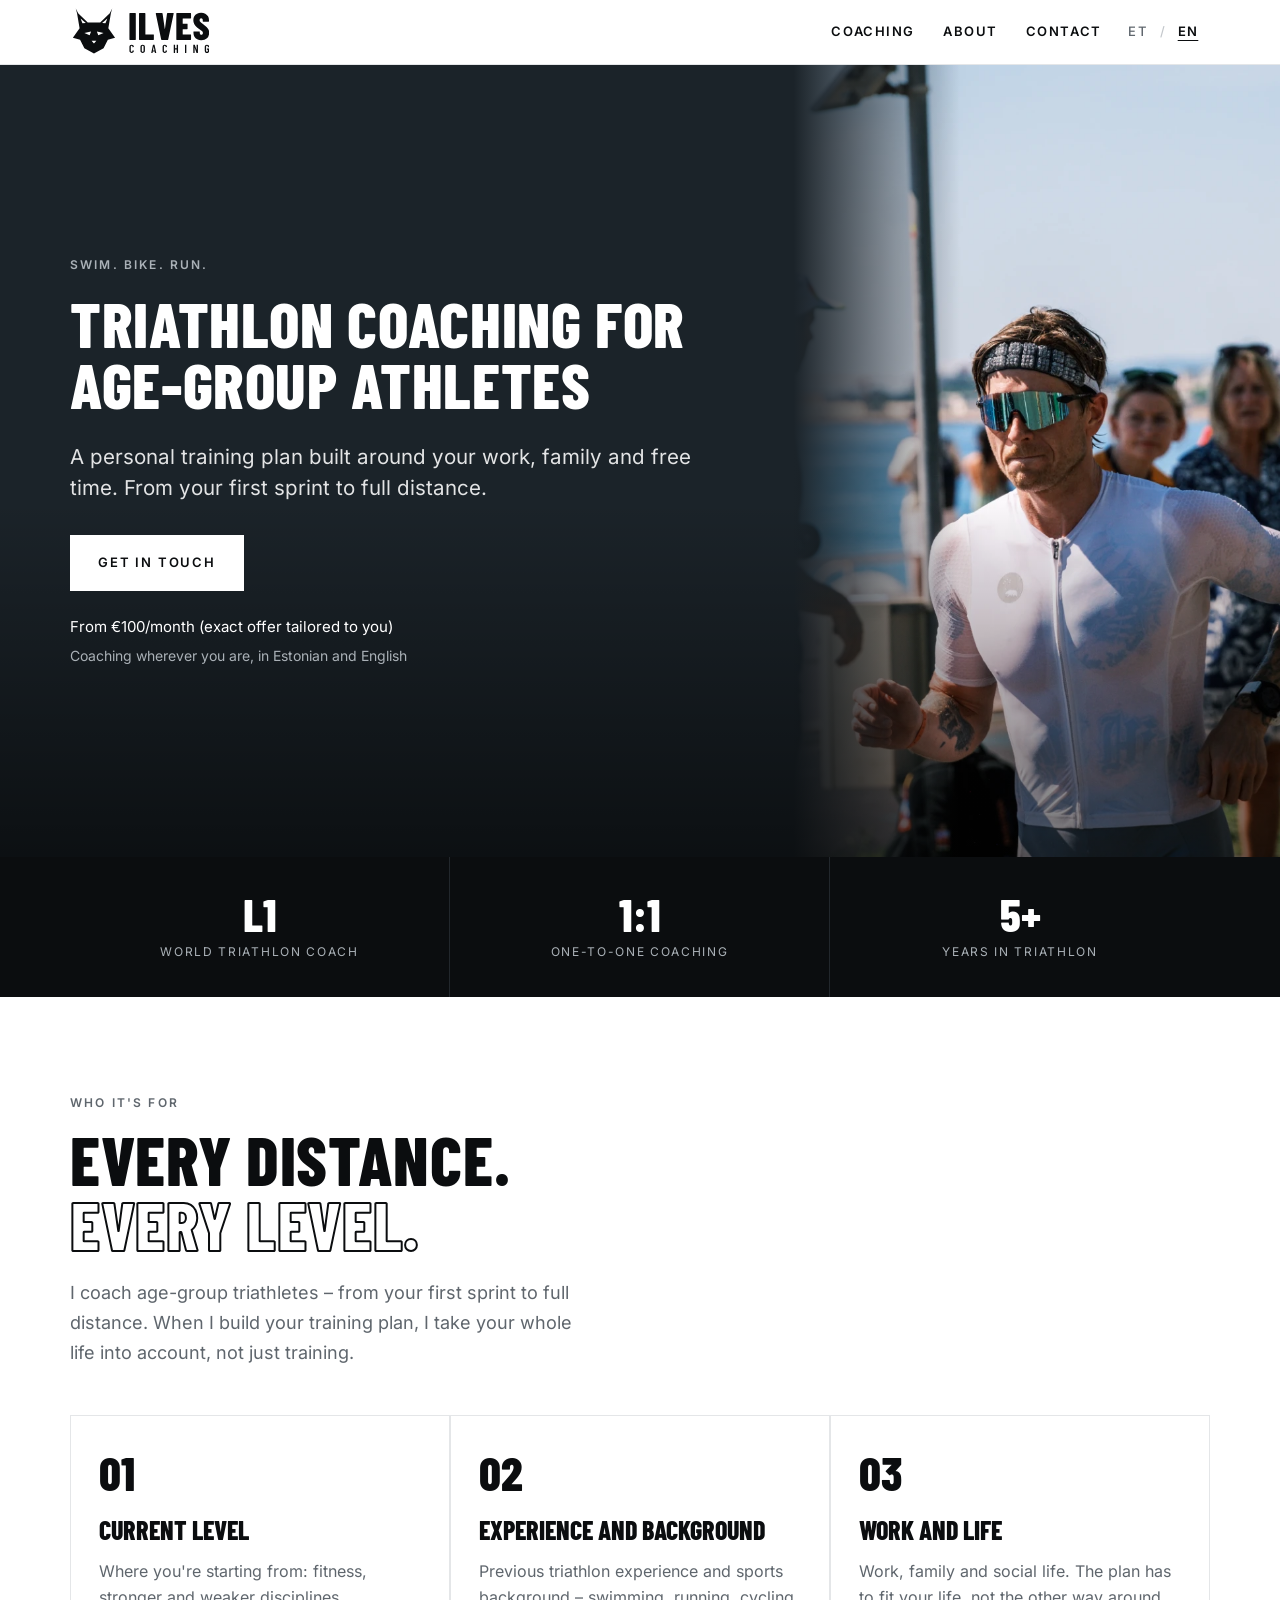
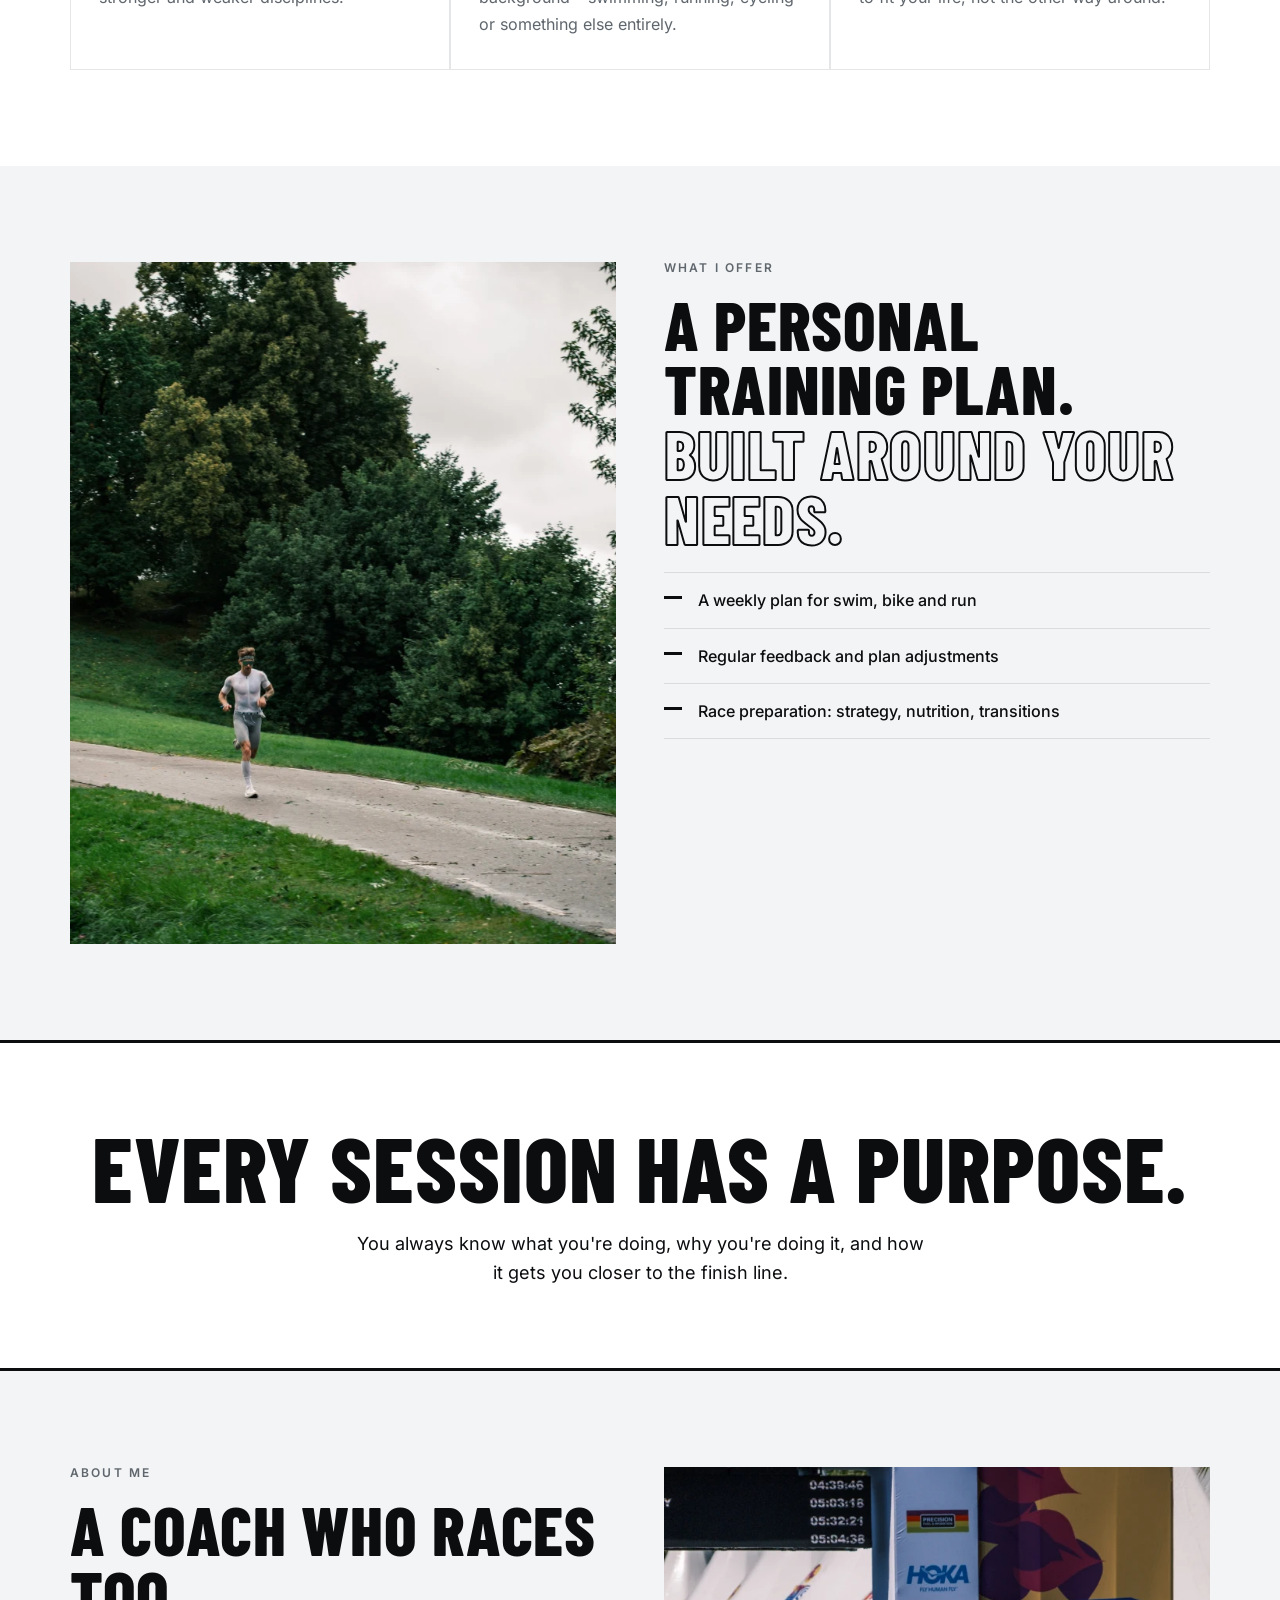
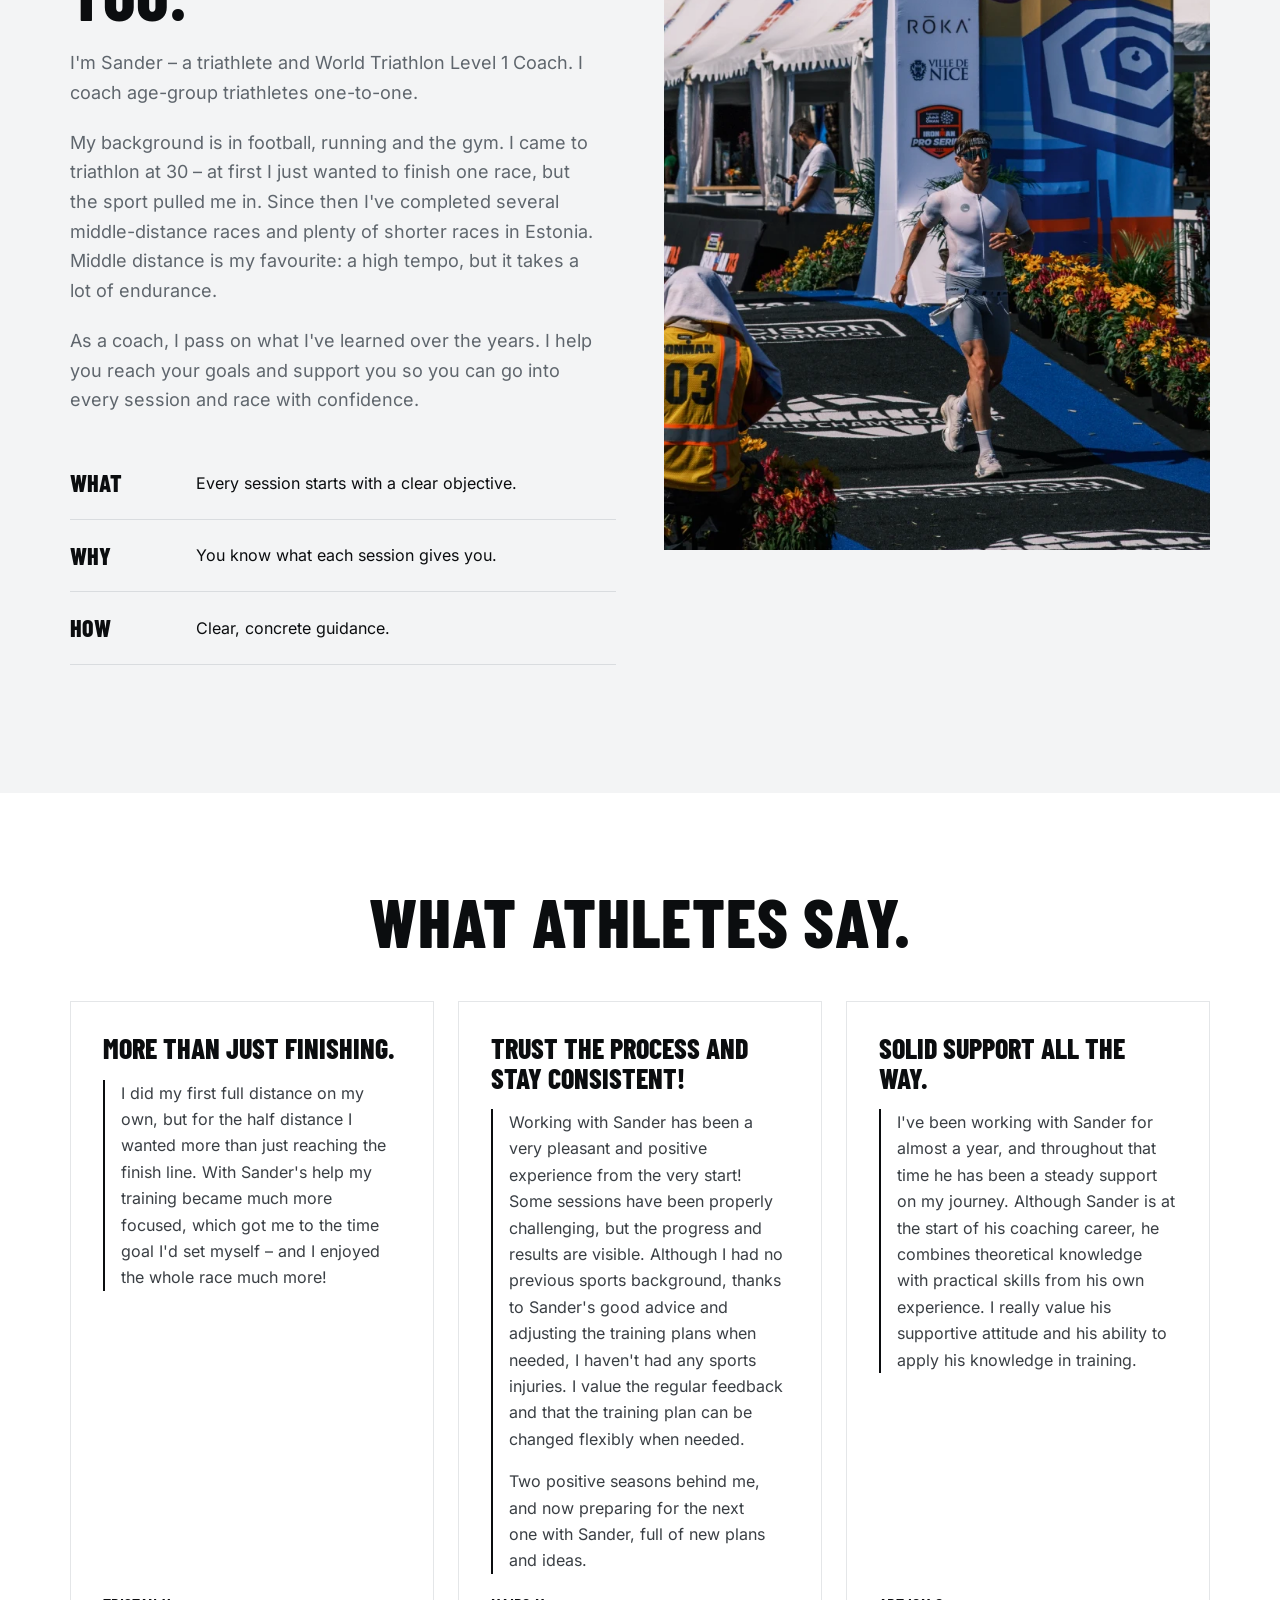
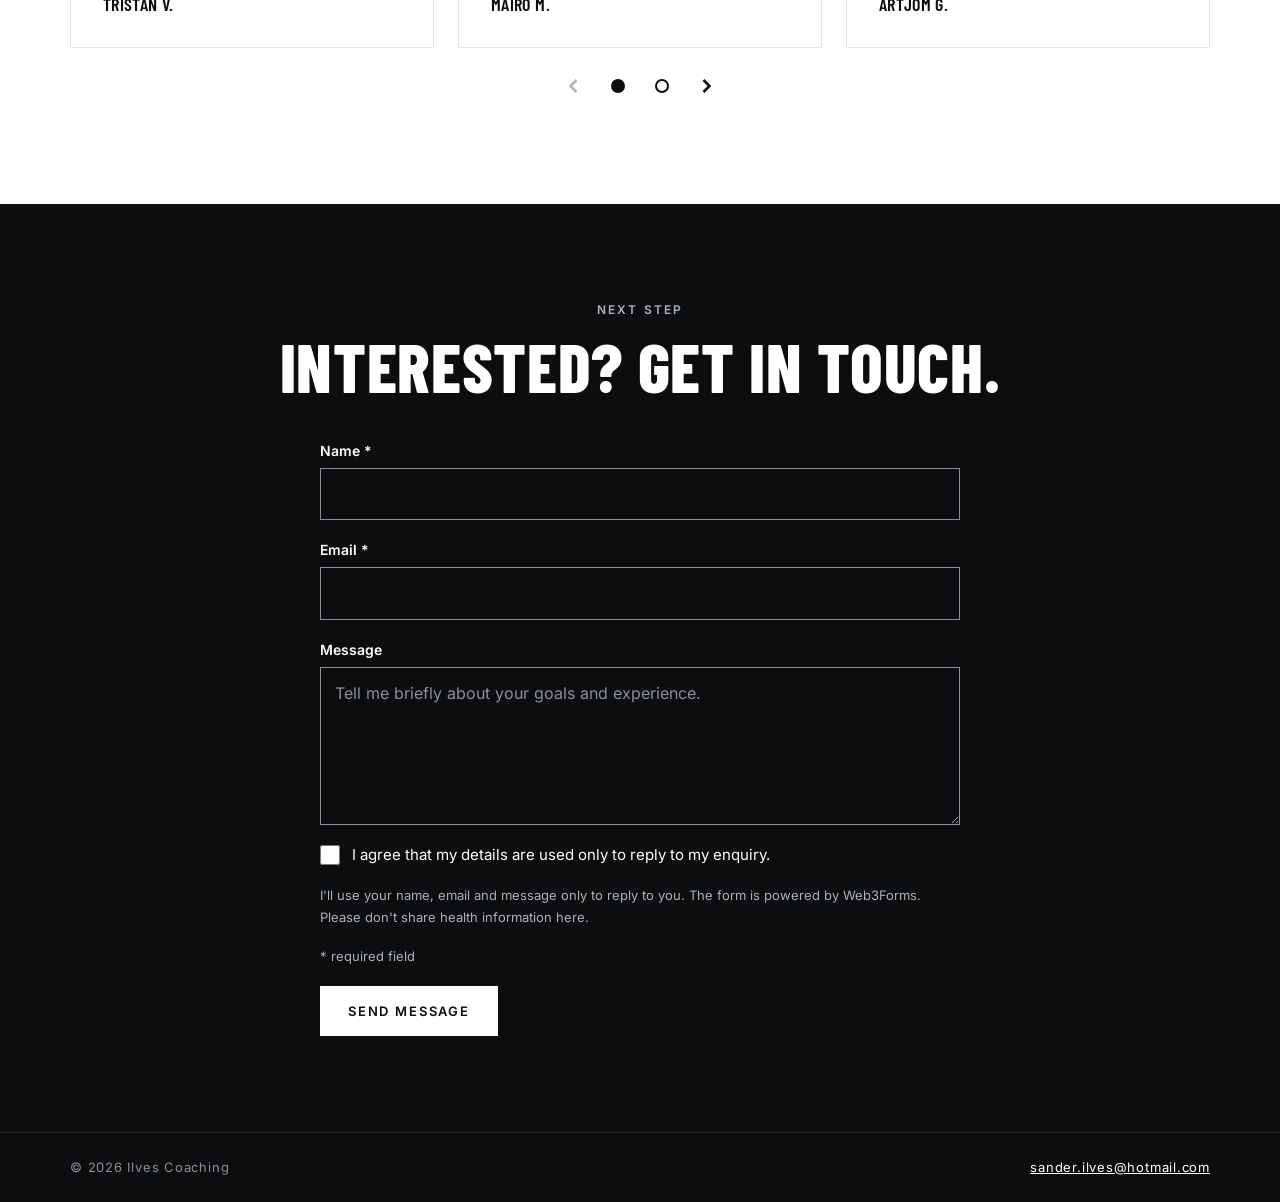
==== commit 3c9f68fc: "SEO Sprint 1 on both pages; v=17 - Hero: eyebrow, keyword H1, subline, CTA, "from €100/month" price " ====
--- a/en/index.html
+++ b/en/index.html
@@ -3,8 +3,8 @@
 <head>
 <meta charset="utf-8">
 <meta name="viewport" content="width=device-width, initial-scale=1">
-<title>Triathlon Coach Estonia | Ilves Coaching</title>
-<meta name="description" content="One-to-one triathlon coaching in Estonia for age-group athletes – from first sprint to full distance. A personal weekly plan built around your time, level and goals.">
+<title>Triathlon Coach for Age-Group Athletes | Ilves Coaching</title>
+<meta name="description" content="Triathlon coaching for age-group athletes in Estonia, wherever you are. World Triathlon Level 1 coach. Coaching in Estonian and English.">
 <link rel="canonical" href="https://ilvescoaching.ee/en/">
 <link rel="alternate" hreflang="et" href="https://ilvescoaching.ee/">
 <link rel="alternate" hreflang="en" href="https://ilvescoaching.ee/en/">
@@ -15,16 +15,16 @@
 <meta property="og:locale" content="en_GB">
 <meta property="og:locale:alternate" content="et_EE">
 <meta property="og:url" content="https://ilvescoaching.ee/en/">
-<meta property="og:title" content="Triathlon Coach Estonia | Ilves Coaching">
-<meta property="og:description" content="One-to-one triathlon coaching in Estonia for age-group athletes – from first sprint to full distance. A personal weekly plan built around your time, level and goals.">
-<meta property="og:image" content="https://ilvescoaching.ee/assets/img/social/og-image-en.png?v=2">
+<meta property="og:title" content="Triathlon Coach for Age-Group Athletes | Ilves Coaching">
+<meta property="og:description" content="Triathlon coaching for age-group athletes in Estonia, wherever you are. World Triathlon Level 1 coach. Coaching in Estonian and English.">
+<meta property="og:image" content="https://ilvescoaching.ee/assets/img/social/og-image-en.png?v=3">
 <meta property="og:image:width" content="1200">
 <meta property="og:image:height" content="630">
 <meta property="og:image:alt" content="Ilves Coaching – one-to-one triathlon coaching">
 <meta name="twitter:card" content="summary_large_image">
-<meta name="twitter:title" content="Triathlon Coach Estonia | Ilves Coaching">
-<meta name="twitter:description" content="One-to-one triathlon coaching in Estonia for age-group athletes – from first sprint to full distance. A personal weekly plan built around your time, level and goals.">
-<meta name="twitter:image" content="https://ilvescoaching.ee/assets/img/social/og-image-en.png?v=2">
+<meta name="twitter:title" content="Triathlon Coach for Age-Group Athletes | Ilves Coaching">
+<meta name="twitter:description" content="Triathlon coaching for age-group athletes in Estonia, wherever you are. World Triathlon Level 1 coach. Coaching in Estonian and English.">
+<meta name="twitter:image" content="https://ilvescoaching.ee/assets/img/social/og-image-en.png?v=3">
 <meta name="twitter:image:alt" content="Ilves Coaching – one-to-one triathlon coaching">
 
 <meta name="theme-color" content="#0b0d0f">
@@ -33,8 +33,108 @@
 <link rel="apple-touch-icon" href="../assets/img/favicon/apple-touch-icon.png">
 <link rel="preload" href="../assets/fonts/barlow-condensed-latin-800-normal.woff2" as="font" type="font/woff2" crossorigin>
 <link rel="preload" href="../assets/fonts/inter-latin-400-normal.woff2" as="font" type="font/woff2" crossorigin>
-<link rel="stylesheet" href="../assets/css/style.css?v=16">
-<script src="../assets/js/main.js?v=16" defer></script>
+<link rel="stylesheet" href="../assets/css/style.css?v=17">
+<script src="../assets/js/main.js?v=17" defer></script>
+<script type="application/ld+json">
+{
+  "@context": "https://schema.org",
+  "@graph": [
+    {
+      "@type": "Organization",
+      "@id": "https://ilvescoaching.ee/#business",
+      "name": "Ilves Coaching",
+      "url": "https://ilvescoaching.ee/",
+      "logo": "https://ilvescoaching.ee/assets/img/favicon/apple-touch-icon.png",
+      "image": "https://ilvescoaching.ee/assets/img/social/og-image-en.png",
+      "description": "Triathlon coaching for age-group athletes.",
+      "areaServed": {
+        "@type": "Country",
+        "name": "Estonia"
+      },
+      "knowsLanguage": [
+        "et",
+        "en"
+      ],
+      "founder": {
+        "@id": "https://ilvescoaching.ee/#person"
+      },
+      "makesOffer": {
+        "@id": "https://ilvescoaching.ee/#service"
+      }
+    },
+    {
+      "@type": "Person",
+      "@id": "https://ilvescoaching.ee/#person",
+      "name": "Sander Ilves",
+      "jobTitle": "Triathlon Coach",
+      "knowsLanguage": [
+        "et",
+        "en"
+      ],
+      "hasCredential": {
+        "@type": "EducationalOccupationalCredential",
+        "name": "World Triathlon Level 1 Coach",
+        "credentialCategory": "certification",
+        "recognizedBy": {
+          "@type": "Organization",
+          "name": "World Triathlon",
+          "url": "https://triathlon.org"
+        }
+      },
+      "worksFor": {
+        "@id": "https://ilvescoaching.ee/#business"
+      }
+    },
+    {
+      "@type": "Offer",
+      "@id": "https://ilvescoaching.ee/#service",
+      "priceSpecification": {
+        "@type": "UnitPriceSpecification",
+        "minPrice": "100",
+        "priceCurrency": "EUR",
+        "unitText": "MONTH"
+      },
+      "itemOffered": {
+        "@type": "Service",
+        "name": "Triathlon coaching",
+        "serviceType": "Triathlon coaching",
+        "provider": {
+          "@id": "https://ilvescoaching.ee/#business"
+        },
+        "areaServed": {
+          "@type": "Country",
+          "name": "Estonia"
+        }
+      }
+    },
+    {
+      "@type": "WebSite",
+      "@id": "https://ilvescoaching.ee/#website",
+      "url": "https://ilvescoaching.ee/",
+      "name": "Ilves Coaching",
+      "inLanguage": [
+        "et",
+        "en"
+      ],
+      "publisher": {
+        "@id": "https://ilvescoaching.ee/#business"
+      }
+    },
+    {
+      "@type": "WebPage",
+      "@id": "https://ilvescoaching.ee/en/#webpage",
+      "url": "https://ilvescoaching.ee/en/",
+      "inLanguage": "en",
+      "isPartOf": {
+        "@id": "https://ilvescoaching.ee/#website"
+      },
+      "about": {
+        "@id": "https://ilvescoaching.ee/#business"
+      }
+    }
+  ]
+}
+</script>
 </head>
 <body id="top">
 <a class="skip" href="#content">Skip to content</a>
@@ -43,11 +143,12 @@
   <div class="wrap nav">
     <a class="logo" href="#top"><img src="../assets/img/logo/ilves-logo-black.svg" alt="Ilves Coaching home" width="174" height="60"></a>
     <div class="right">
-      <nav class="links" aria-label="Main menu">
-        <a href="#about">About</a><a href="#contact">Contact</a>
+      <button class="menu-toggle" type="button" aria-expanded="false" aria-controls="menu" aria-label="Menu" hidden><span class="bars" aria-hidden="true"></span></button>
+      <nav class="links" id="menu" aria-label="Main menu">
+        <a href="#coaching">Coaching</a><a href="#about">About</a><a href="#contact">Contact</a>
       </nav>
       <div class="lang">
-        <a href="../index.html" hreflang="et" lang="et" aria-label="Eesti keeles">ET</a><span class="sep" aria-hidden="true">/</span><a href="index.html" hreflang="en" lang="en" aria-label="In English" aria-current="true">EN</a>
+        <a href="/" hreflang="et" lang="et" aria-label="Eesti keeles">ET</a><span class="sep" aria-hidden="true">/</span><a href="/en/" hreflang="en" lang="en" aria-label="In English" aria-current="true">EN</a>
       </div>
     </div>
   </div>
@@ -55,10 +156,17 @@
 
 <main id="content">
   <section class="hero" aria-labelledby="hero-title">
-    <img class="hero-img" src="../assets/img/jooks-1-1600.webp" srcset="../assets/img/jooks-1-800.webp 800w, ../assets/img/jooks-1-1600.webp 1600w" sizes="(min-width:900px) 38vw, 100vw" width="1600" height="2400" alt="Triathlete running in a triathlon race" fetchpriority="high">
-    <div class="wrap">
-      <h1 class="display" id="hero-title"><span>Swim.</span> <em>Bike.</em> <span>Run.</span></h1>
-      <p class="hero-sub">I coach you and build your weekly plan<br class="br-desktop"> around your time, level and goals.</p>
+    <picture>
+      <source media="(max-width:899px)" srcset="../assets/img/jooks-1-800.webp 800w" sizes="100vw" width="800" height="1200">
+      <img class="hero-img" src="../assets/img/jooks-1-1600.webp" srcset="../assets/img/jooks-1-800.webp 800w, ../assets/img/jooks-1-1600.webp 1600w" sizes="38vw" width="1600" height="2400" alt="Triathlete running in a triathlon race" fetchpriority="high">
+    </picture>
+    <div class="wrap">
+      <p class="eyebrow">Swim. Bike. Run.</p>
+      <h1 class="display" id="hero-title">Triathlon coaching for age-group athletes</h1>
+      <p class="hero-sub">A personal training plan built around your work, family and free time. From your first sprint to full distance.</p>
+      <a class="btn" href="#contact">Get in touch</a>
+      <p class="hero-price">From €100/month (exact offer tailored to you)</p>
+      <p class="hero-lang">Coaching wherever you are, in Estonian and English</p>
     </div>
   </section>
 
@@ -74,7 +182,7 @@
     <div class="wrap">
       <p class="kicker">Who it's for</p>
       <h2 class="display" id="who-title">Every distance.<br><em>Every level.</em></h2>
-      <p class="lead">I coach age-group triathletes – from your first sprint to full distance. When I build your training plan, I take your whole life into account, not just training. Coaching in English and Estonian.</p>
+      <p class="lead">I coach age-group triathletes – from your first sprint to full distance. When I build your training plan, I take your whole life into account, not just training.</p>
       <div class="who">
         <div><span class="n" aria-hidden="true">01</span><h3>Current level</h3><p>Where you're starting from: fitness, stronger and weaker disciplines.</p></div>
         <div><span class="n" aria-hidden="true">02</span><h3>Experience and background</h3><p>Previous triathlon experience and sports background – swimming, running, cycling or something else entirely.</p></div>
@@ -126,7 +234,6 @@
   <section class="testimonials" aria-labelledby="testimonials-title">
     <div class="wrap">
       <h2 class="display" id="testimonials-title">What athletes say.</h2>
-      <!-- Add a testimonial: copy one <figure class="t-card"> block. Layout is picked automatically in main.js. -->
       <div class="t-cards">
         <figure class="t-card">
           <p class="t-card__headline">More than just finishing.</p>
@@ -200,6 +307,7 @@
 <footer class="site-footer">
   <div class="wrap">
     <p>© 2026 Ilves Coaching</p>
+    <p><a href="mailto:sander.ilves@hotmail.com">sander.ilves@hotmail.com</a></p>
   </div>
 </footer>
 </body>
--- a/assets/css/style.css
+++ b/assets/css/style.css
@@ -65,7 +65,7 @@
 .logo{display:block;flex-shrink:0}
 .logo img{display:block;height:42px;width:auto}
 .links{display:none;gap:28px}
-.links a{text-decoration:none;font-size:13px;font-weight:600;letter-spacing:.12em;text-transform:uppercase}
+.links a{display:flex;align-items:center;min-height:44px;text-decoration:none;font-size:13px;font-weight:600;letter-spacing:.12em;text-transform:uppercase}
 .links a:hover{text-decoration:underline;text-underline-offset:6px}
 .right{display:flex;align-items:center;gap:12px}
 .lang{display:flex;align-items:center;font-size:13px;font-weight:500;letter-spacing:.1em}
@@ -75,6 +75,24 @@
 .lang .sep{color:#c4c8cc}
 @media (min-width:860px){.links{display:flex}.right{gap:14px}.logo img{height:48px}}
 
+/* Mobile menu (below 860px): main.js unhides the button and toggles .is-open on the header */
+.menu-toggle{display:grid;place-items:center;width:44px;height:44px;padding:0;background:none;border:0;color:var(--ink);cursor:pointer}
+.menu-toggle[hidden]{display:none}
+.menu-toggle .bars,.menu-toggle .bars::before,.menu-toggle .bars::after{display:block;width:22px;height:2px;background:currentColor;transition:transform .2s,background-color .2s}
+.menu-toggle .bars{position:relative}
+.menu-toggle .bars::before,.menu-toggle .bars::after{content:"";position:absolute;left:0}
+.menu-toggle .bars::before{top:-7px}
+.menu-toggle .bars::after{top:7px}
+.menu-toggle[aria-expanded="true"] .bars{background:transparent}
+.menu-toggle[aria-expanded="true"] .bars::before{transform:translateY(7px) rotate(45deg)}
+.menu-toggle[aria-expanded="true"] .bars::after{transform:translateY(-7px) rotate(-45deg)}
+@media (max-width:859px){
+  .site-header.is-open .links{display:flex;flex-direction:column;gap:0;position:absolute;top:100%;left:0;right:0;background:var(--bg);border-bottom:1px solid var(--line);padding:8px 20px 16px}
+  .site-header.is-open .links a{display:flex;align-items:center;min-height:48px;font-size:15px;border-bottom:1px solid var(--line)}
+  .site-header.is-open .links a:last-child{border-bottom:0}
+}
+@media (min-width:860px){.menu-toggle,.menu-toggle[hidden]{display:none}}
+
 /* ---------- Buttons ---------- */
 .btn{display:inline-block;background:var(--ink);color:var(--on-dark);text-decoration:none;font-weight:600;font-size:13px;letter-spacing:.14em;text-transform:uppercase;padding:15px 26px;border:2px solid var(--ink);transition:background-color .15s,color .15s,border-color .15s}
 .btn:hover{background:var(--bg);color:var(--ink)}
@@ -92,21 +110,29 @@
 
 /* ---------- Hero (full-bleed photo/video) ---------- */
 .hero{position:relative;padding:0;color:var(--on-dark);background:#1b2329}
-.hero-img{display:block;width:100%;height:62vh;max-height:560px;object-fit:cover;object-position:50% 20%}
-.hero .wrap{position:relative;z-index:2;padding-top:40px;padding-bottom:56px;width:100%}
+.hero picture{display:contents}
+/* Mobile: a short photo band, so the H1 and CTA fit above the fold */
+.hero-img{display:block;width:100%;height:24vh;min-height:150px;max-height:260px;object-fit:cover;object-position:50% 25%}
+.hero .wrap{position:relative;z-index:2;padding-top:24px;padding-bottom:48px;width:100%}
 @media (min-width:900px){
   .hero{min-height:88vh;display:flex;align-items:center}
   .hero-img{position:absolute;top:0;right:0;width:38%;height:100%;max-height:none}
   .hero::before{content:"";position:absolute;inset:0;z-index:1;background:linear-gradient(0deg,rgba(0,0,0,.55) 0%,rgba(0,0,0,0) 45%),linear-gradient(90deg,#1b2329 62%,rgba(27,35,41,0) 75%)}
   .hero .wrap{padding-top:72px;padding-bottom:72px}
 }
-.hero h1{font-size:clamp(52px,11vw,124px);font-weight:800;max-width:16ch}
-.hero h1 em{font-style:normal;color:transparent;-webkit-text-stroke:2px var(--on-dark)}
-.hero-sub{font-size:clamp(17px,1.6vw,21px);font-weight:400;line-height:1.55;color:rgba(255,255,255,.88);max-width:none;margin-top:30px}
-.br-desktop{display:none}
-@media (min-width:640px){.br-desktop{display:inline}}
-/* stacked headline: one word per line */
-.hero h1 span,.hero h1 em{display:block}
+.eyebrow{margin:0 0 12px;font-size:12px;font-weight:600;letter-spacing:.18em;text-transform:uppercase;color:var(--on-dark-muted)}
+/* Sized so the longest word ("HARRASTUSSPORTLASTELE", ~10.1em wide) fits the text column */
+.hero h1{font-size:calc((min(100vw,var(--max)) - 40px) / 10.4);font-weight:800;text-wrap:balance}
+.hero-sub{font-size:clamp(16px,1.6vw,21px);font-weight:400;line-height:1.5;color:rgba(255,255,255,.88);max-width:46ch;margin:16px 0 24px}
+.hero-price{margin:16px 0 0;font-size:15px;color:var(--on-dark)}
+.hero-lang{margin:4px 0 0;font-size:14px;color:var(--on-dark-muted)}
+@media (min-width:900px){
+  .hero .wrap > *{max-width:58%}
+  .hero h1{font-size:calc((min(100vw,var(--max)) - 40px) * .58 / 10.4)}
+  .eyebrow{margin-bottom:18px}
+  .hero-sub{margin:28px 0 32px}
+  .hero-price{margin-top:24px}
+}
 
 /* ---------- Stat band ---------- */
 .stats{background:var(--ink);color:var(--on-dark)}
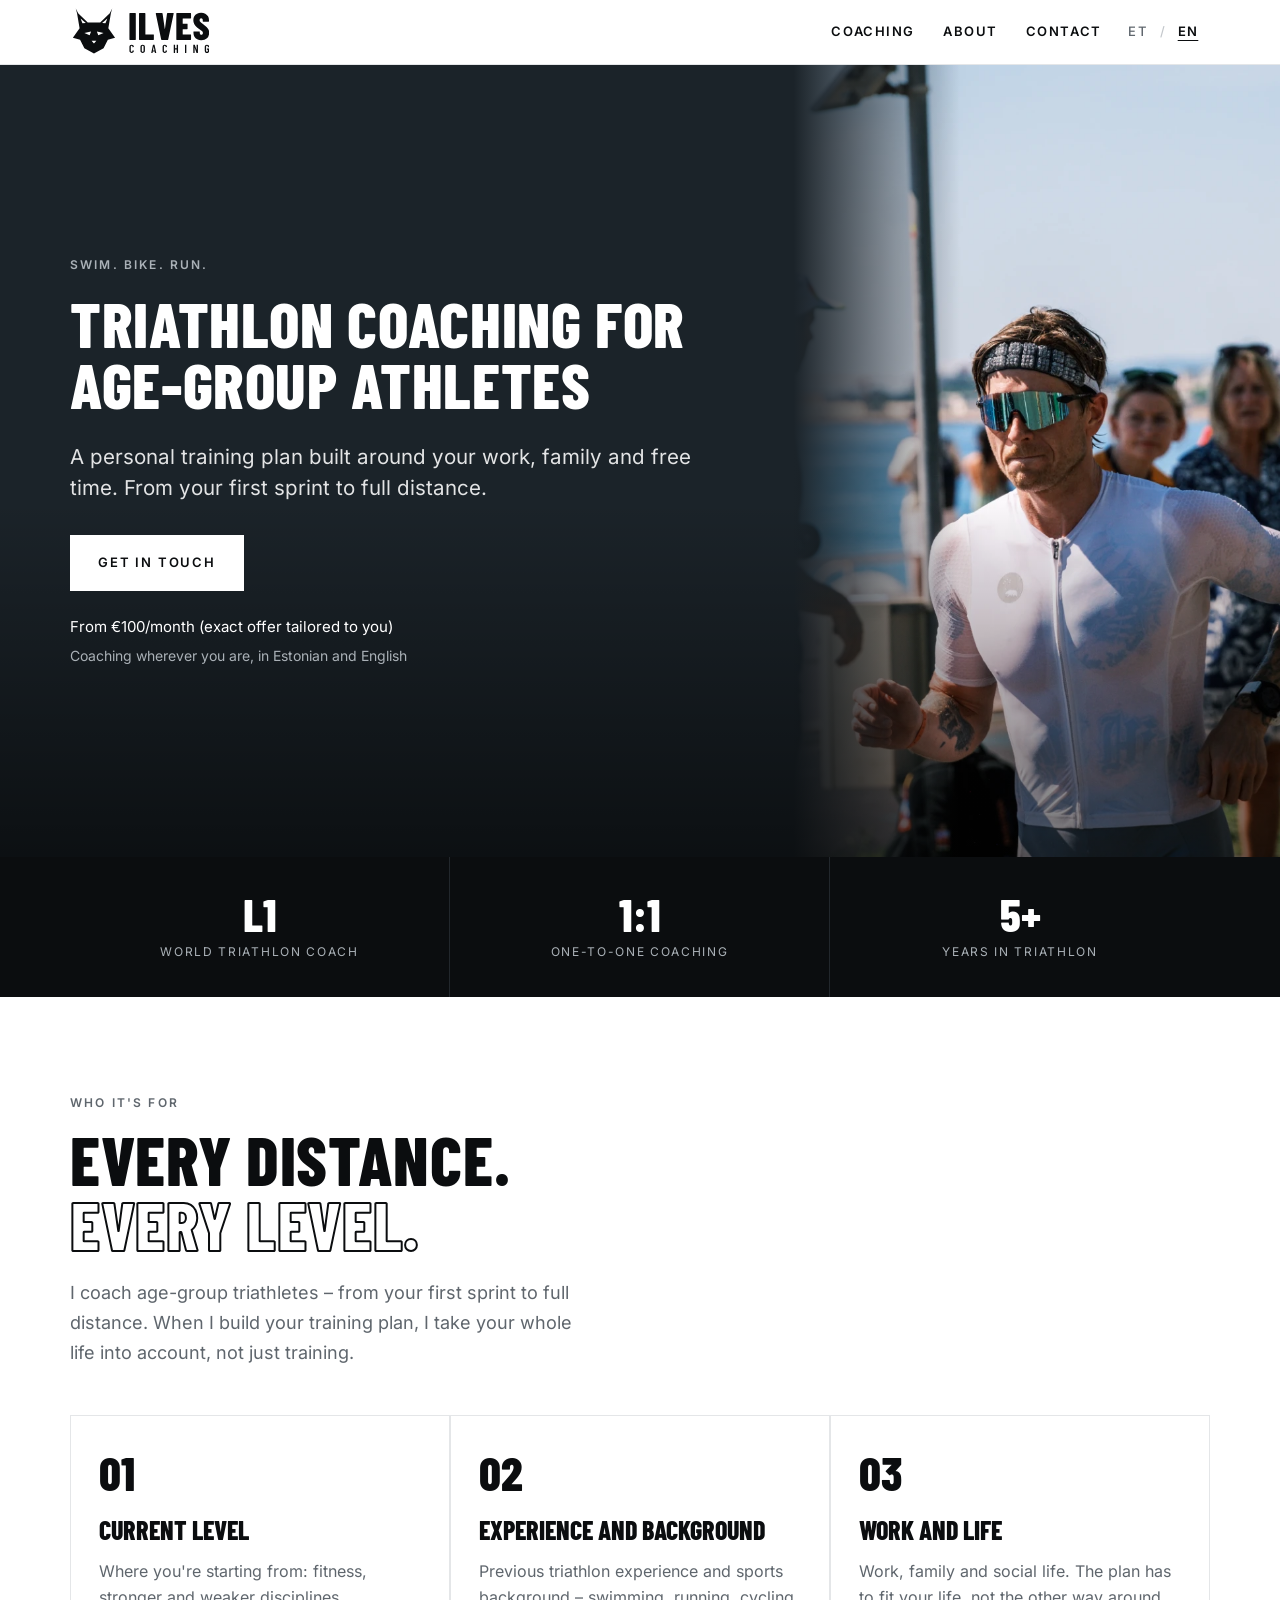
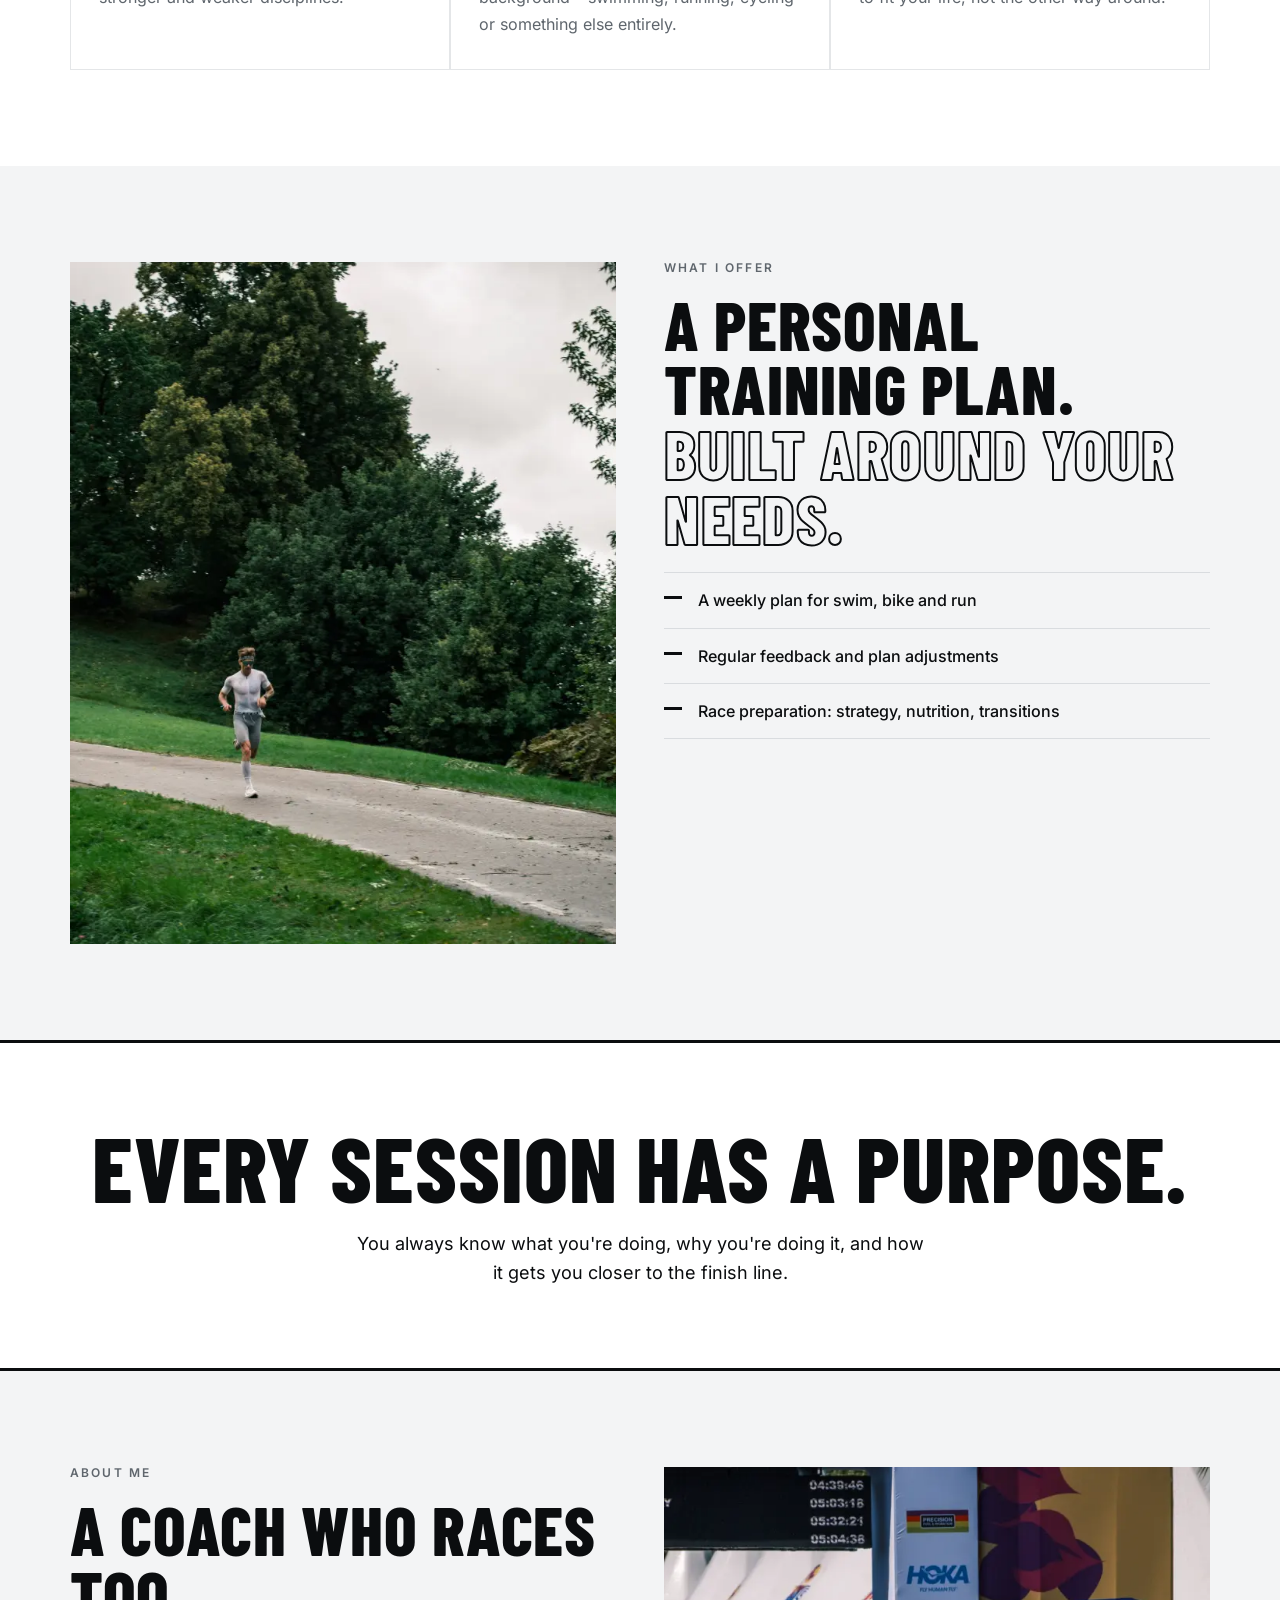
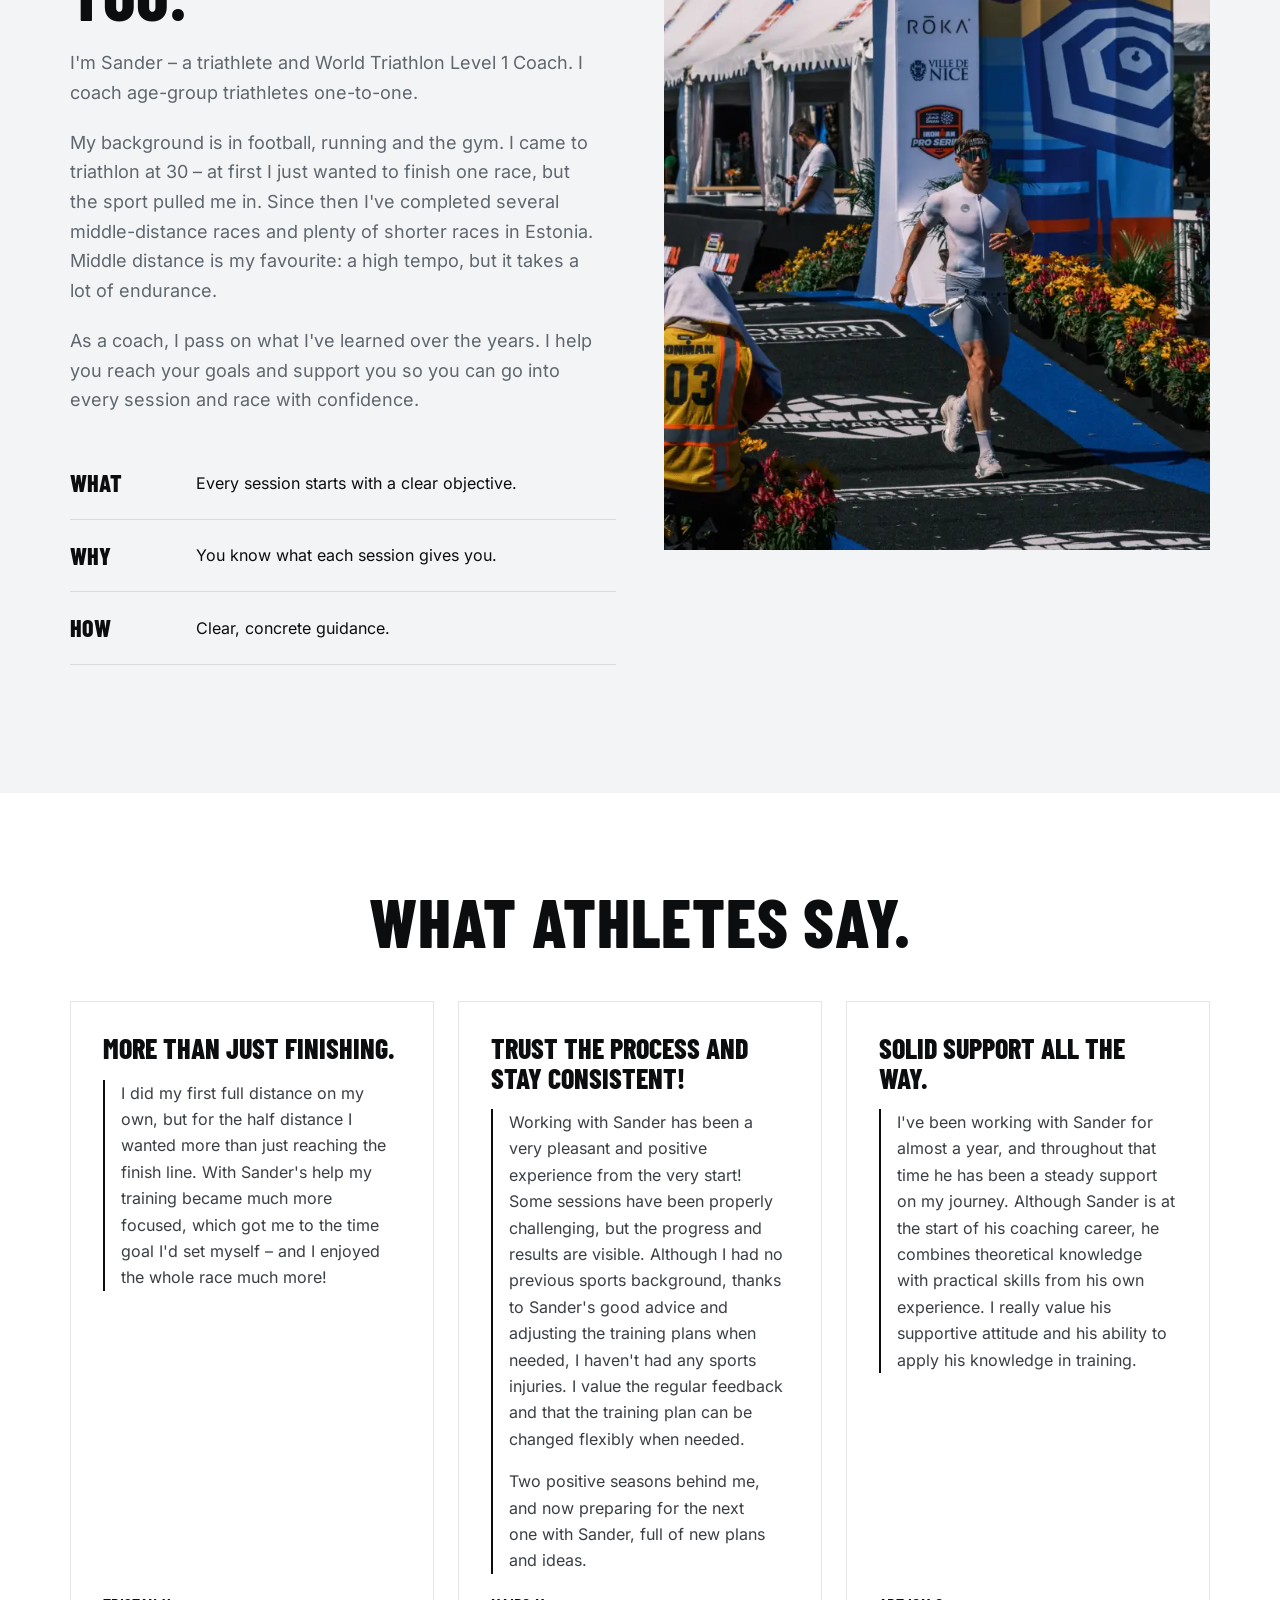
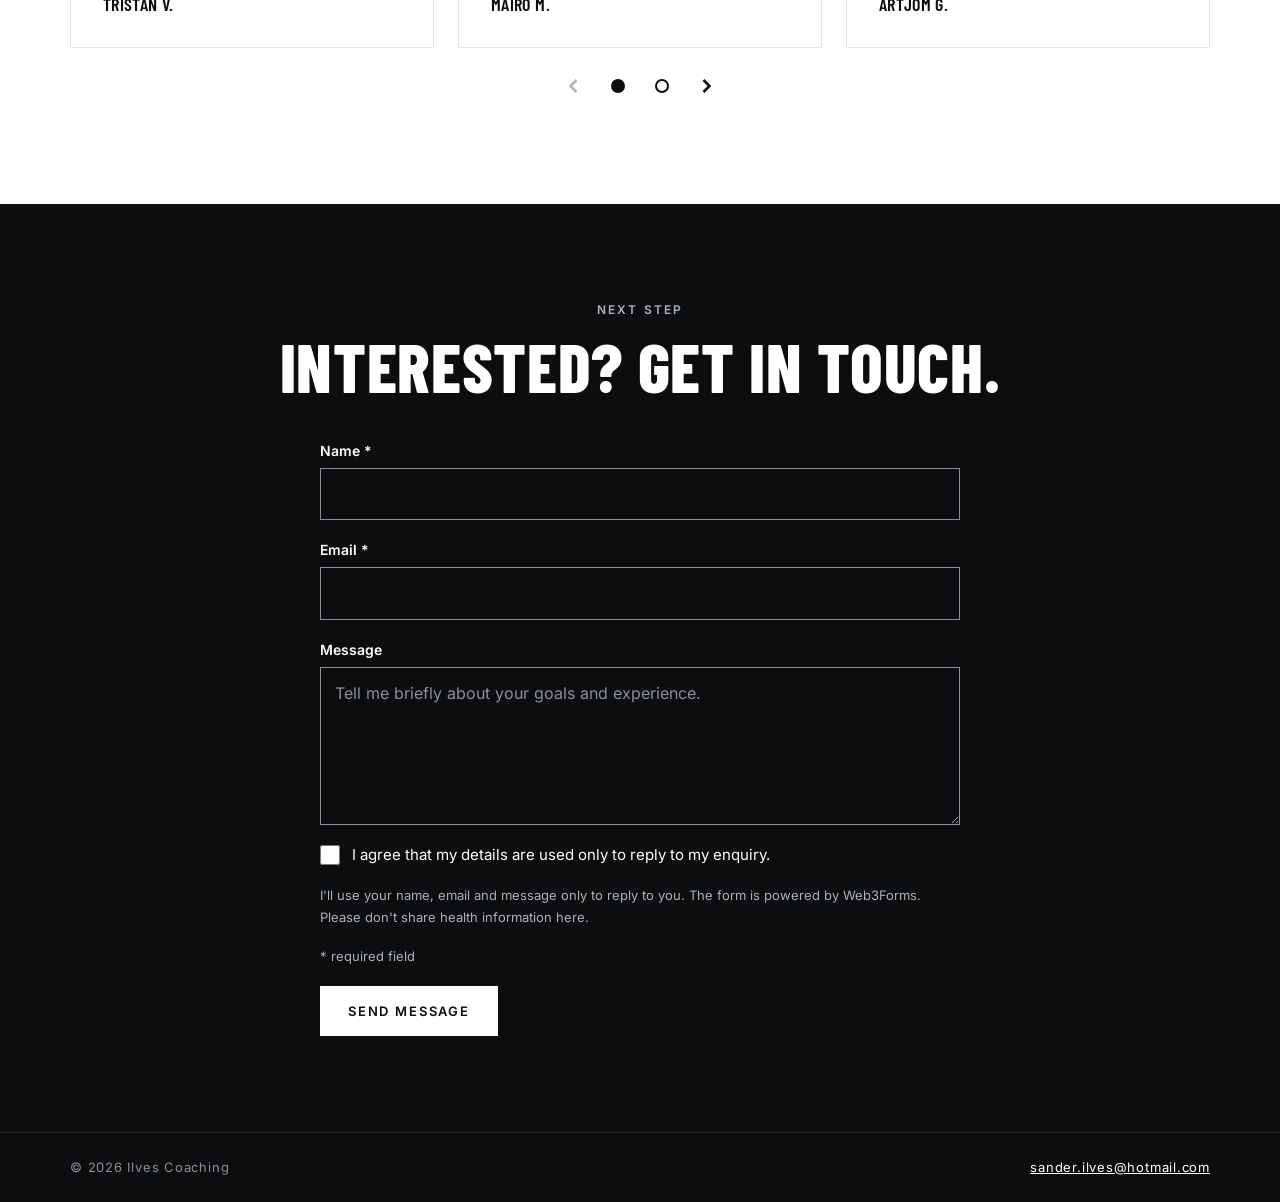
==== commit 7671e313: "Performance polish: below-fold photos cropped to 4:5 and re-encoded (q75, ~55% smaller), sizes match" ====
--- a/en/index.html
+++ b/en/index.html
@@ -33,8 +33,9 @@
 <link rel="apple-touch-icon" href="../assets/img/favicon/apple-touch-icon.png">
 <link rel="preload" href="../assets/fonts/barlow-condensed-latin-800-normal.woff2" as="font" type="font/woff2" crossorigin>
 <link rel="preload" href="../assets/fonts/inter-latin-400-normal.woff2" as="font" type="font/woff2" crossorigin>
-<link rel="stylesheet" href="../assets/css/style.css?v=17">
-<script src="../assets/js/main.js?v=17" defer></script>
+<link rel="preload" href="../assets/fonts/inter-latin-600-normal.woff2" as="font" type="font/woff2" crossorigin>
+<link rel="stylesheet" href="../assets/css/style.css?v=19">
+<script src="../assets/js/main.js?v=19" defer></script>
 <script type="application/ld+json">
 {
   "@context": "https://schema.org",
@@ -165,8 +166,8 @@
       <h1 class="display" id="hero-title">Triathlon coaching for age-group athletes</h1>
       <p class="hero-sub">A personal training plan built around your work, family and free time. From your first sprint to full distance.</p>
       <a class="btn" href="#contact">Get in touch</a>
-      <p class="hero-price">From €100/month (exact offer tailored to you)</p>
-      <p class="hero-lang">Coaching wherever you are, in Estonian and English</p>
+      <p class="hero-price">From €100/month (exact&nbsp;offer&nbsp;tailored&nbsp;to&nbsp;you)</p>
+      <p class="hero-lang">Coaching wherever&nbsp;you&nbsp;are, in&nbsp;Estonian&nbsp;and&nbsp;English</p>
     </div>
   </section>
 
@@ -193,7 +194,7 @@
 
   <section class="alt" aria-labelledby="offer-title">
     <div class="wrap split">
-      <div class="media"><img src="../assets/img/jooks-2-1200.webp" srcset="../assets/img/jooks-2-700.webp 700w, ../assets/img/jooks-2-1200.webp 1200w" sizes="(min-width:1180px) 566px, (min-width:900px) 48vw, 100vw" width="1200" height="1800" alt="Triathlete running in a park" loading="lazy" decoding="async" style="object-position:50% 70%"></div>
+      <div class="media"><img src="../assets/img/jooks-2-1200.webp" srcset="../assets/img/jooks-2-700.webp 700w, ../assets/img/jooks-2-1200.webp 1200w" sizes="(min-width:1180px) 566px, (min-width:900px) 48vw, calc(100vw - 40px)" width="1200" height="1500" alt="Triathlete running in a park" loading="lazy" decoding="async"></div>
       <div>
         <p class="kicker">What I offer</p>
         <h2 class="display" id="offer-title">A personal training plan.<br><em>Built around your needs.</em></h2>
@@ -215,7 +216,7 @@
 
   <section id="about" class="alt" aria-labelledby="about-title">
     <div class="wrap split rev">
-      <div class="media"><img src="../assets/img/finish-1200.webp" srcset="../assets/img/finish-700.webp 700w, ../assets/img/finish-1200.webp 1200w" sizes="(min-width:1180px) 566px, (min-width:900px) 48vw, 100vw" width="1200" height="1800" alt="Triathlete on the finishing straight of a race" loading="lazy" decoding="async" style="object-position:50% 60%"></div>
+      <div class="media"><img src="../assets/img/finish-1200.webp" srcset="../assets/img/finish-700.webp 700w, ../assets/img/finish-1200.webp 1200w" sizes="(min-width:1180px) 566px, (min-width:900px) 48vw, calc(100vw - 40px)" width="1200" height="1500" alt="Triathlete on the finishing straight of a race" loading="lazy" decoding="async"></div>
       <div>
         <p class="kicker">About me</p>
         <h2 class="display" id="about-title">A coach who races too.</h2>
--- a/assets/css/style.css
+++ b/assets/css/style.css
@@ -126,6 +126,8 @@
 .hero-sub{font-size:clamp(16px,1.6vw,21px);font-weight:400;line-height:1.5;color:rgba(255,255,255,.88);max-width:46ch;margin:16px 0 24px}
 .hero-price{margin:16px 0 0;font-size:15px;color:var(--on-dark)}
 .hero-lang{margin:4px 0 0;font-size:14px;color:var(--on-dark-muted)}
+/* Even line breaks, so a wrapped price or language line never leaves one word alone */
+.hero-price,.hero-lang{text-wrap:balance}
 @media (min-width:900px){
   .hero .wrap > *{max-width:58%}
   .hero h1{font-size:calc((min(100vw,var(--max)) - 40px) * .58 / 10.4)}
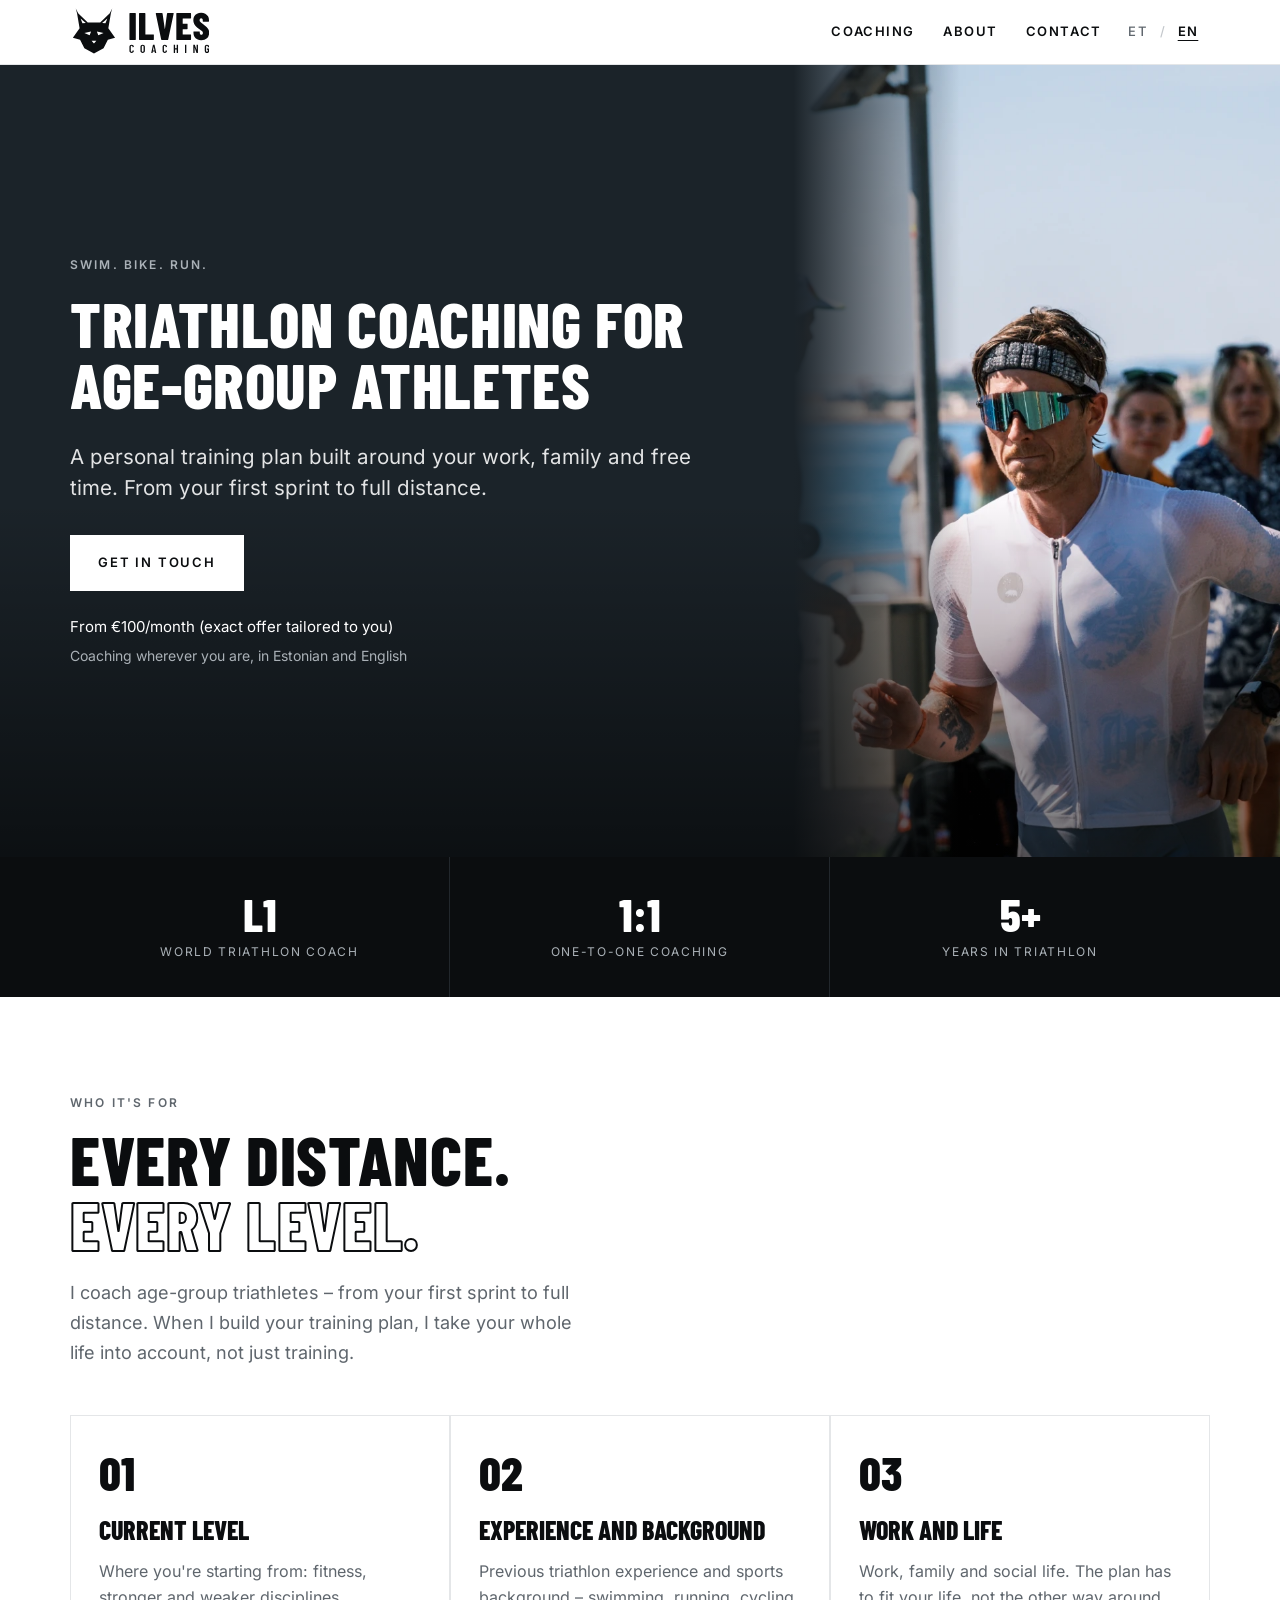
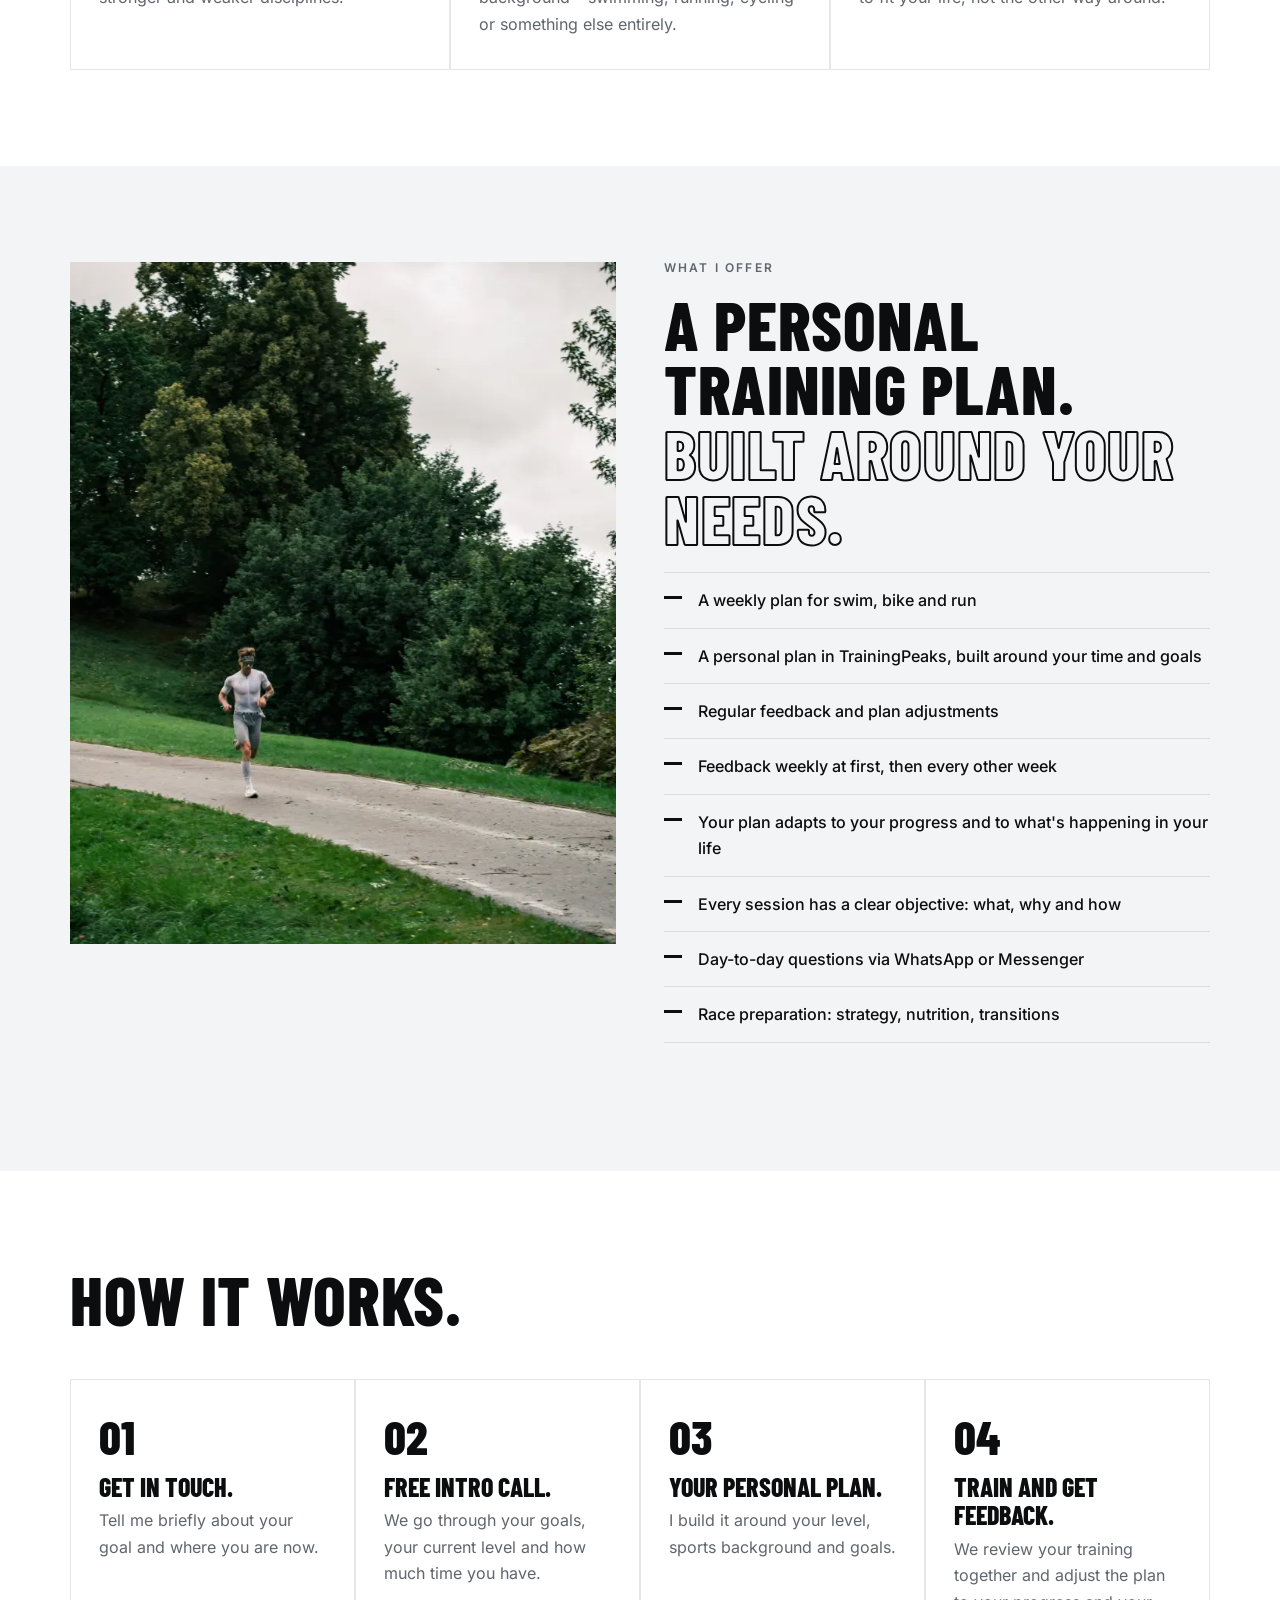
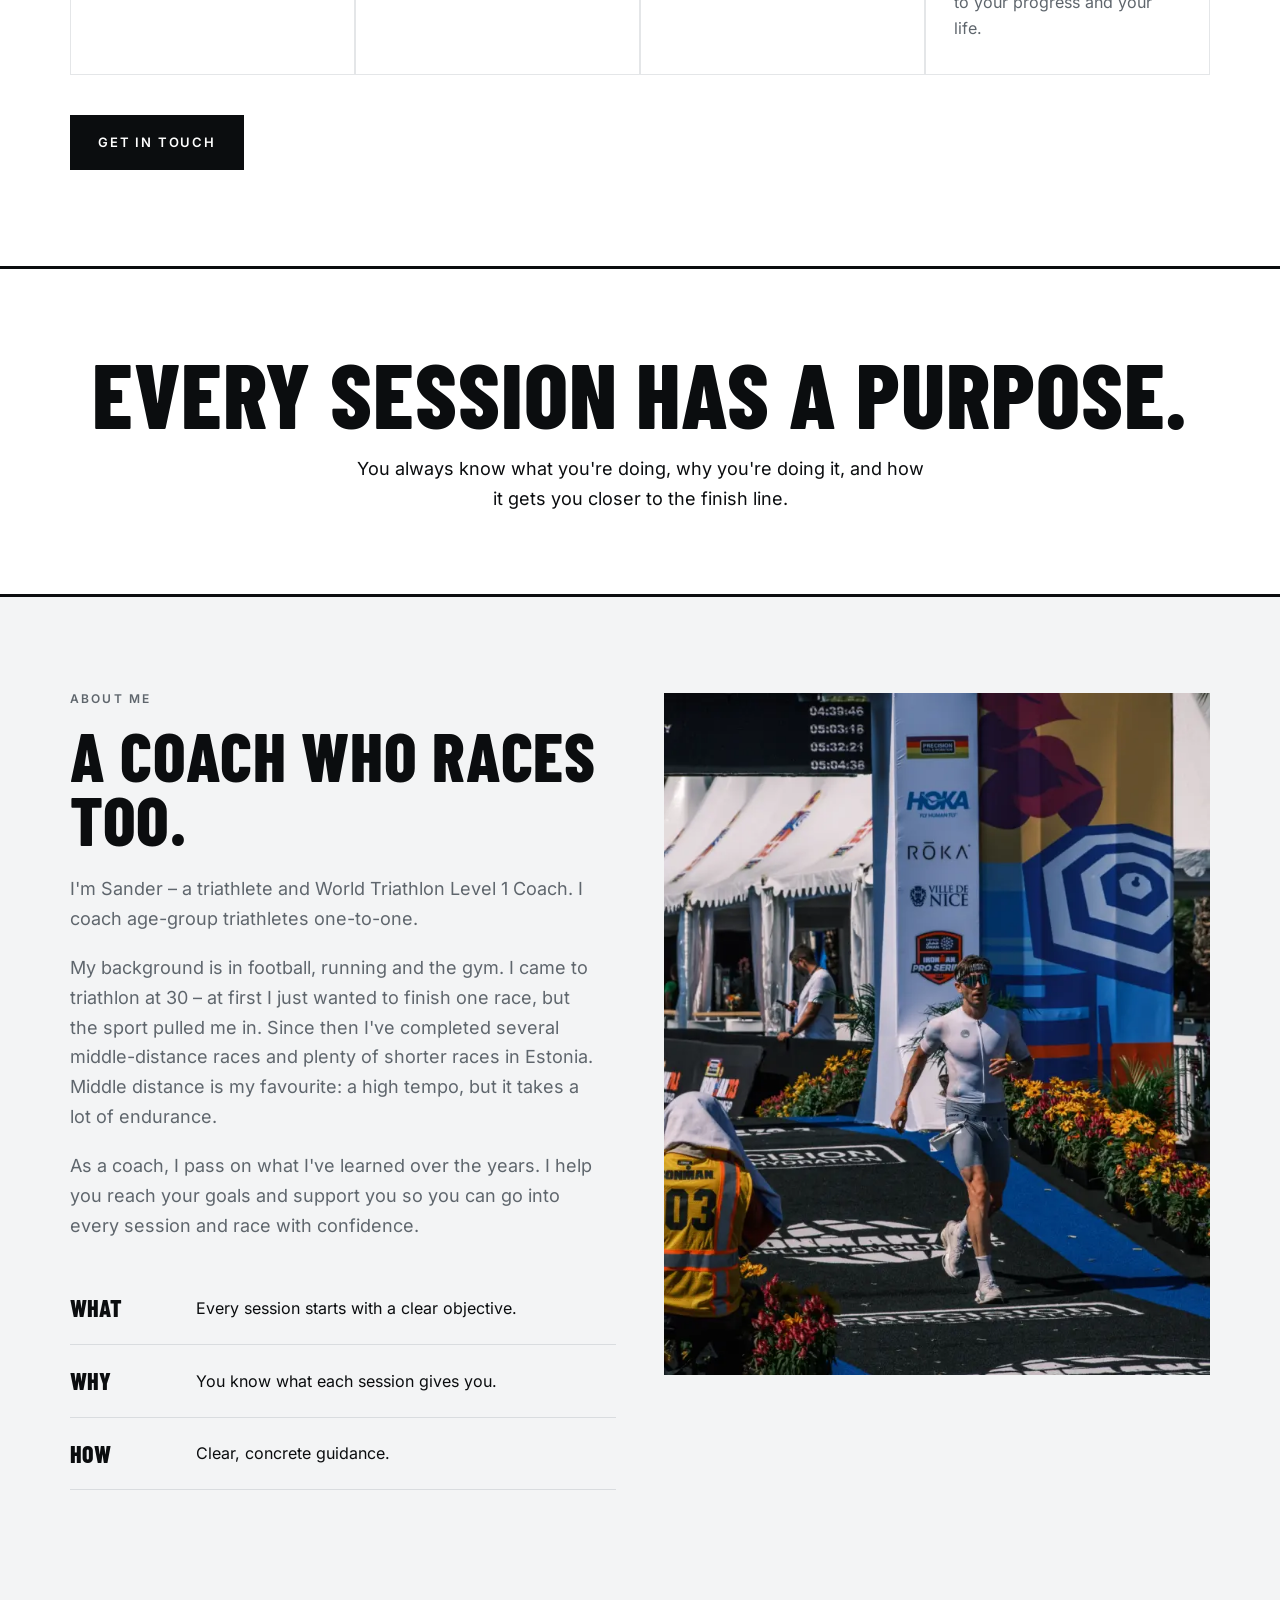
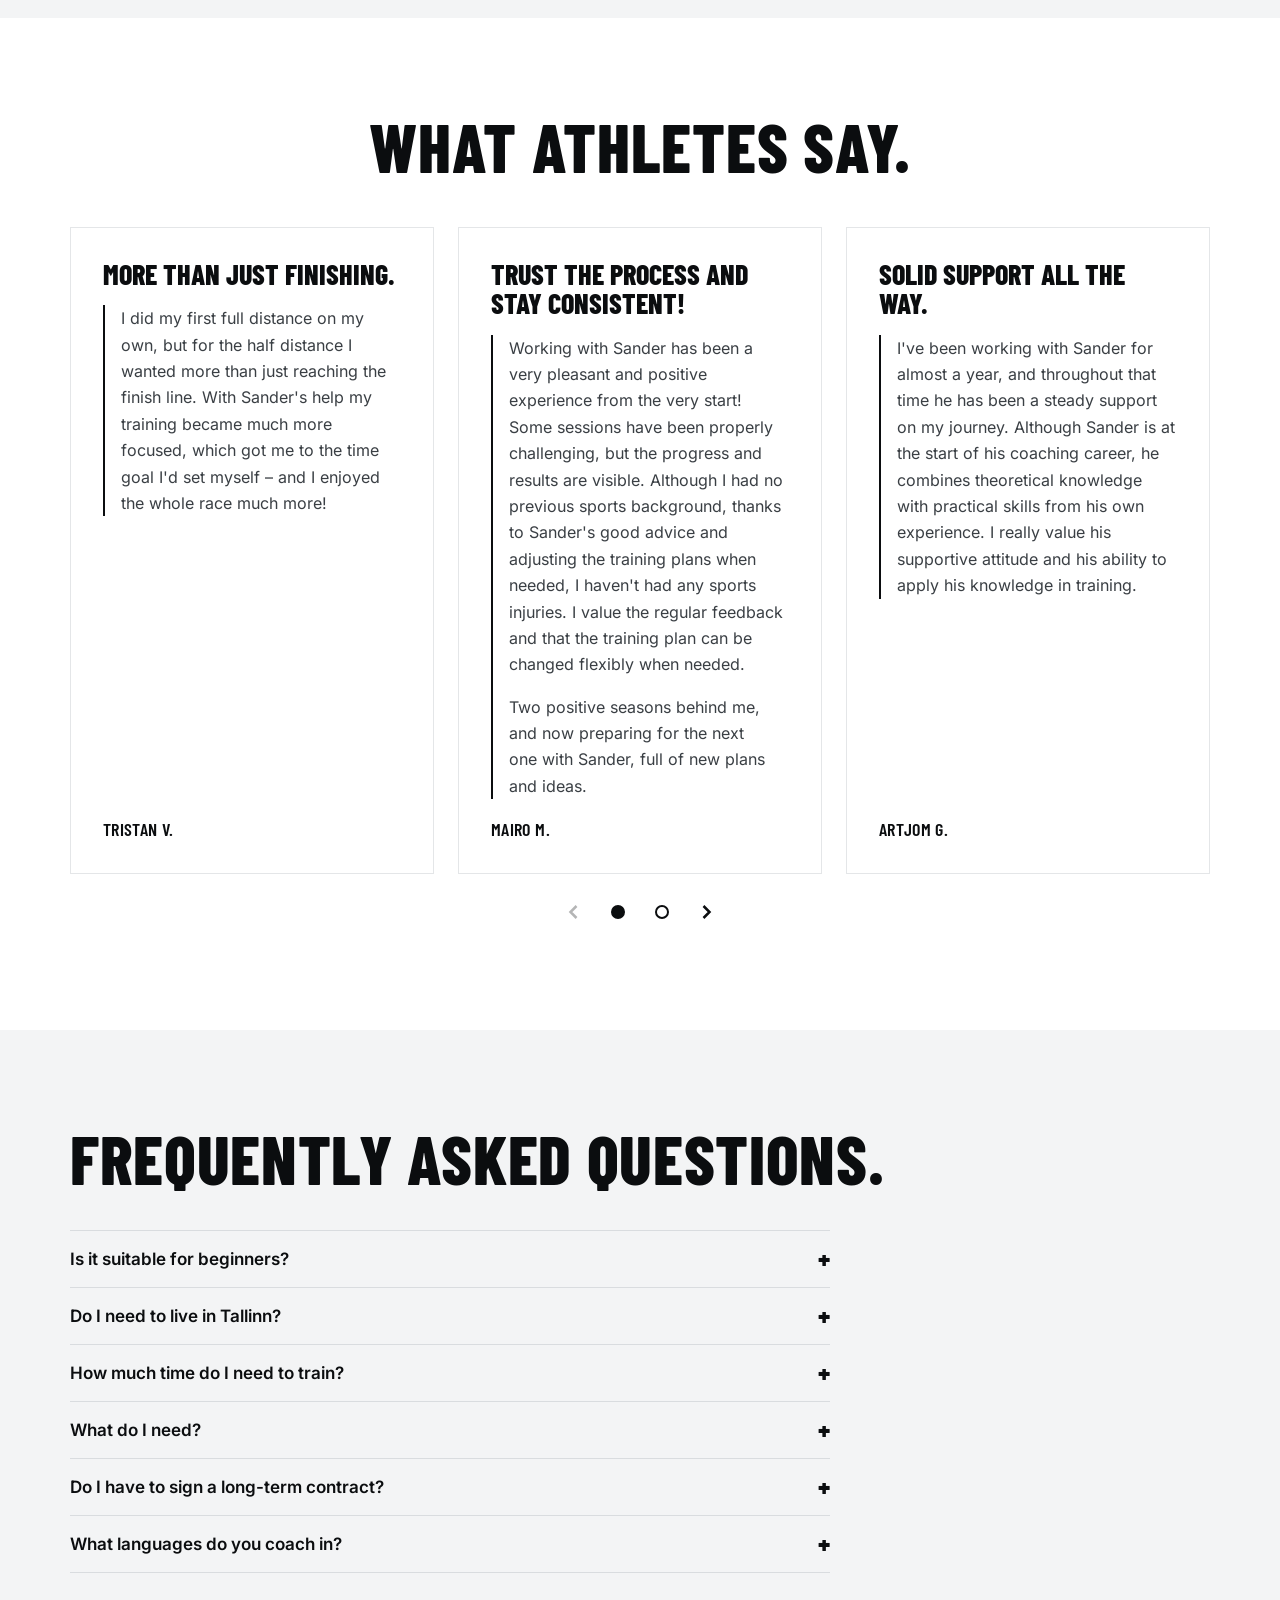
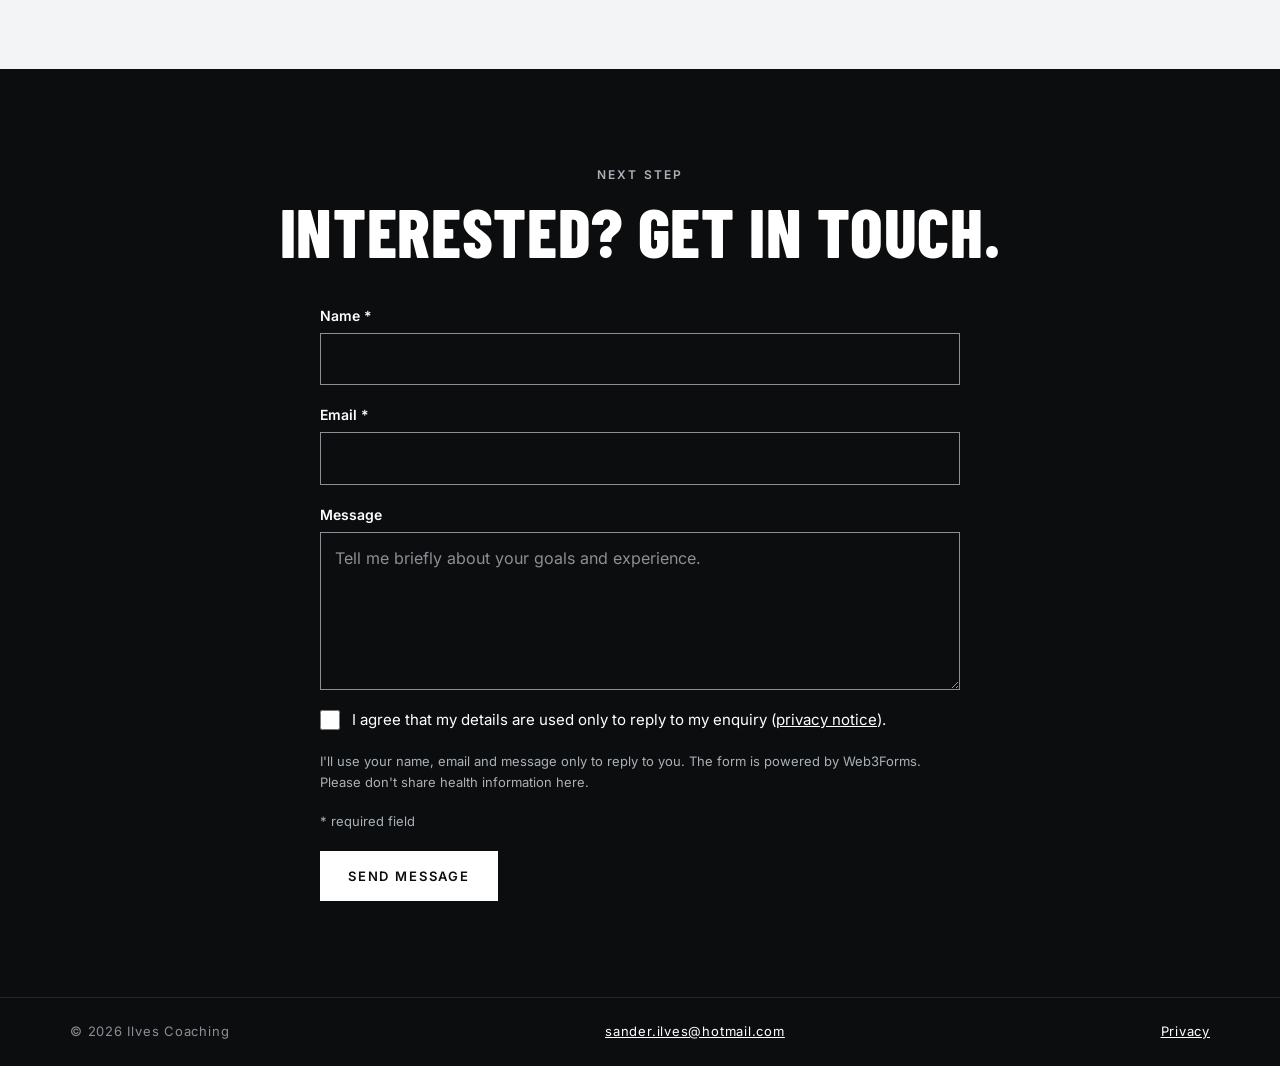
==== commit 7e4728d4: "SEO Sprint 2: what's included (merged), How it works, FAQ, privacy pages (/privaatsus/, /en/privacy/" ====
--- a/en/index.html
+++ b/en/index.html
@@ -34,8 +34,8 @@
 <link rel="preload" href="../assets/fonts/barlow-condensed-latin-800-normal.woff2" as="font" type="font/woff2" crossorigin>
 <link rel="preload" href="../assets/fonts/inter-latin-400-normal.woff2" as="font" type="font/woff2" crossorigin>
 <link rel="preload" href="../assets/fonts/inter-latin-600-normal.woff2" as="font" type="font/woff2" crossorigin>
-<link rel="stylesheet" href="../assets/css/style.css?v=19">
-<script src="../assets/js/main.js?v=19" defer></script>
+<link rel="stylesheet" href="../assets/css/style.css?v=20">
+<script src="../assets/js/main.js?v=20" defer></script>
 <script type="application/ld+json">
 {
   "@context": "https://schema.org",
@@ -200,10 +200,28 @@
         <h2 class="display" id="offer-title">A personal training plan.<br><em>Built around your needs.</em></h2>
         <ul class="list">
           <li>A weekly plan for swim, bike and run</li>
+          <li>A personal plan in TrainingPeaks, built around your time and goals</li>
           <li>Regular feedback and plan adjustments</li>
+          <li>Feedback weekly at first, then every other week</li>
+          <li>Your plan adapts to your progress and to what's happening in your life</li>
+          <li>Every session has a clear objective: what, why and how</li>
+          <li>Day-to-day questions via WhatsApp or Messenger</li>
           <li>Race preparation: strategy, nutrition, transitions</li>
         </ul>
       </div>
+    </div>
+  </section>
+
+  <section aria-labelledby="how-title">
+    <div class="wrap">
+      <h2 class="display" id="how-title">How it works.</h2>
+      <ol class="steps">
+        <li><span class="n" aria-hidden="true">01</span><h3>Get in touch.</h3><p>Tell me briefly about your goal and where you are now.</p></li>
+        <li><span class="n" aria-hidden="true">02</span><h3>Free intro call.</h3><p>We go through your goals, your current level and how much time you have.</p></li>
+        <li><span class="n" aria-hidden="true">03</span><h3>Your personal plan.</h3><p>I build it around your level, sports background and goals.</p></li>
+        <li><span class="n" aria-hidden="true">04</span><h3>Train and get feedback.</h3><p>We review your training together and adjust the plan to your progress and your life.</p></li>
+      </ol>
+      <a class="btn" href="#contact">Get in touch</a>
     </div>
   </section>
 
@@ -269,6 +287,20 @@
     </div>
   </section>
 
+  <section class="alt" aria-labelledby="faq-title">
+    <div class="wrap">
+      <h2 class="display" id="faq-title">Frequently asked questions.</h2>
+      <div class="faq">
+        <details><summary>Is it suitable for beginners?</summary><p>Yes. I coach athletes preparing for their first sprint triathlon as well as longer distances. Your plan starts from where you are now.</p></details>
+        <details><summary>Do I need to live in Tallinn?</summary><p>No. Coaching works wherever you are: your plan is in TrainingPeaks and we talk via WhatsApp or Messenger.</p></details>
+        <details><summary>How much time do I need to train?</summary><p>We work that out on the intro call. Your plan is built around your schedule, not the other way round.</p></details>
+        <details><summary>What do I need?</summary><p>A TrainingPeaks account (a free athlete account is enough) and a way to record your workouts, such as a sports watch or phone.</p></details>
+        <details><summary>Do I have to sign a long-term contract?</summary><p>No. There's no minimum period and no notice period.</p></details>
+        <details><summary>What languages do you coach in?</summary><p>Estonian and English.</p></details>
+      </div>
+    </div>
+  </section>
+
   <section class="contact" id="contact" aria-labelledby="contact-title">
     <div class="wrap">
       <p class="kicker">Next step</p>
@@ -293,7 +325,7 @@
           </div>
           <div class="consent">
             <input id="f-consent" type="checkbox" name="consent" value="Yes" required>
-            <label for="f-consent">I agree that my details are used only to reply to my enquiry.</label>
+            <label for="f-consent">I agree that my details are used only to reply to my enquiry (<a href="/en/privacy/">privacy notice</a>).</label>
           </div>
           <p class="form-note">I'll use your name, email and message only to reply to you. The form is powered by Web3Forms. Please don't share health information here.</p>
           <p class="form-required">* required field</p>
@@ -309,6 +341,7 @@
   <div class="wrap">
     <p>© 2026 Ilves Coaching</p>
     <p><a href="mailto:sander.ilves@hotmail.com">sander.ilves@hotmail.com</a></p>
+    <p><a href="/en/privacy/">Privacy</a></p>
   </div>
 </footer>
 </body>
--- a/assets/css/style.css
+++ b/assets/css/style.css
@@ -158,10 +158,16 @@
 /* ---------- Who it's for ---------- */
 .who{display:grid;gap:2px;background:var(--line);border:1px solid var(--line);margin-top:48px}
 @media (min-width:760px){.who{grid-template-columns:repeat(3,1fr)}}
-.who > div{background:var(--bg);padding:32px 28px}
-.who .n{font-family:var(--display);font-weight:800;font-size:48px;line-height:1}
-.who h3{font-family:var(--display);text-transform:uppercase;font-size:26px;margin:10px 0 6px}
-.who p{margin:0;color:var(--muted)}
+.who > div,.steps li{background:var(--bg);padding:32px 28px}
+.who .n,.steps .n{font-family:var(--display);font-weight:800;font-size:48px;line-height:1}
+.who h3,.steps h3{font-family:var(--display);text-transform:uppercase;font-size:26px;margin:10px 0 6px}
+.who p,.steps p{margin:0;color:var(--muted)}
+
+/* ---------- How it works (same cards as "who", numbered list) ---------- */
+.steps{list-style:none;padding:0;display:grid;gap:2px;background:var(--line);border:1px solid var(--line);margin:48px 0 40px}
+@media (min-width:600px){.steps{grid-template-columns:repeat(2,1fr)}}
+@media (min-width:1000px){.steps{grid-template-columns:repeat(4,1fr)}}
+.steps h3{line-height:1.1}
 
 /* ---------- What's included ---------- */
 ul.list{list-style:none;padding:0;margin:0 0 32px;border-top:1px solid var(--line)}
@@ -204,6 +210,21 @@
   .t-cards.is-carousel{gap:24px}
   .t-cards.is-carousel > .t-card{flex-basis:calc((100% - 48px) / 3)}
 }
+
+/* ---------- FAQ (native <details>, no JS) ---------- */
+.faq{max-width:760px;margin-top:40px;border-top:1px solid #d9dcdf}
+.faq details{border-bottom:1px solid #d9dcdf}
+.faq summary{display:flex;align-items:center;justify-content:space-between;gap:16px;min-height:56px;padding:12px 0;font-size:17px;font-weight:600;cursor:pointer;list-style:none}
+.faq summary::-webkit-details-marker{display:none}
+.faq summary::after{content:"+";flex-shrink:0;font-family:var(--display);font-weight:800;font-size:28px;line-height:1}
+.faq details[open] summary::after{content:"\2212"}
+.faq details p{margin:0 0 20px;max-width:60ch;color:var(--muted)}
+
+/* ---------- Privacy page ---------- */
+.legal{padding:64px 0 96px}
+.legal h1{font-size:clamp(48px,9vw,80px);font-weight:800;margin-bottom:32px}
+.legal p{max-width:68ch;margin:0 0 18px}
+.legal .updated{margin-top:32px;font-size:14px;color:var(--muted)}
 
 /* ---------- About ---------- */
 .wwh{margin:32px 0}
@@ -242,7 +263,7 @@
 
 /* ---------- Footer ---------- */
 .site-footer{background:var(--ink);color:#8a9096;font-size:13px;letter-spacing:.06em;border-top:1px solid var(--dark-line)}
-.site-footer .wrap{display:flex;flex-direction:column;gap:8px;padding:24px 20px}
-@media (min-width:640px){.site-footer .wrap{flex-direction:row;justify-content:space-between}}
-.site-footer a{color:var(--on-dark)}
+.site-footer .wrap{display:flex;flex-direction:column;gap:0;padding:12px 20px}
+@media (min-width:640px){.site-footer .wrap{flex-direction:row;justify-content:space-between;align-items:center}}
+.site-footer a{display:inline-flex;align-items:center;min-height:44px;color:var(--on-dark)}
 .site-footer p{margin:0}
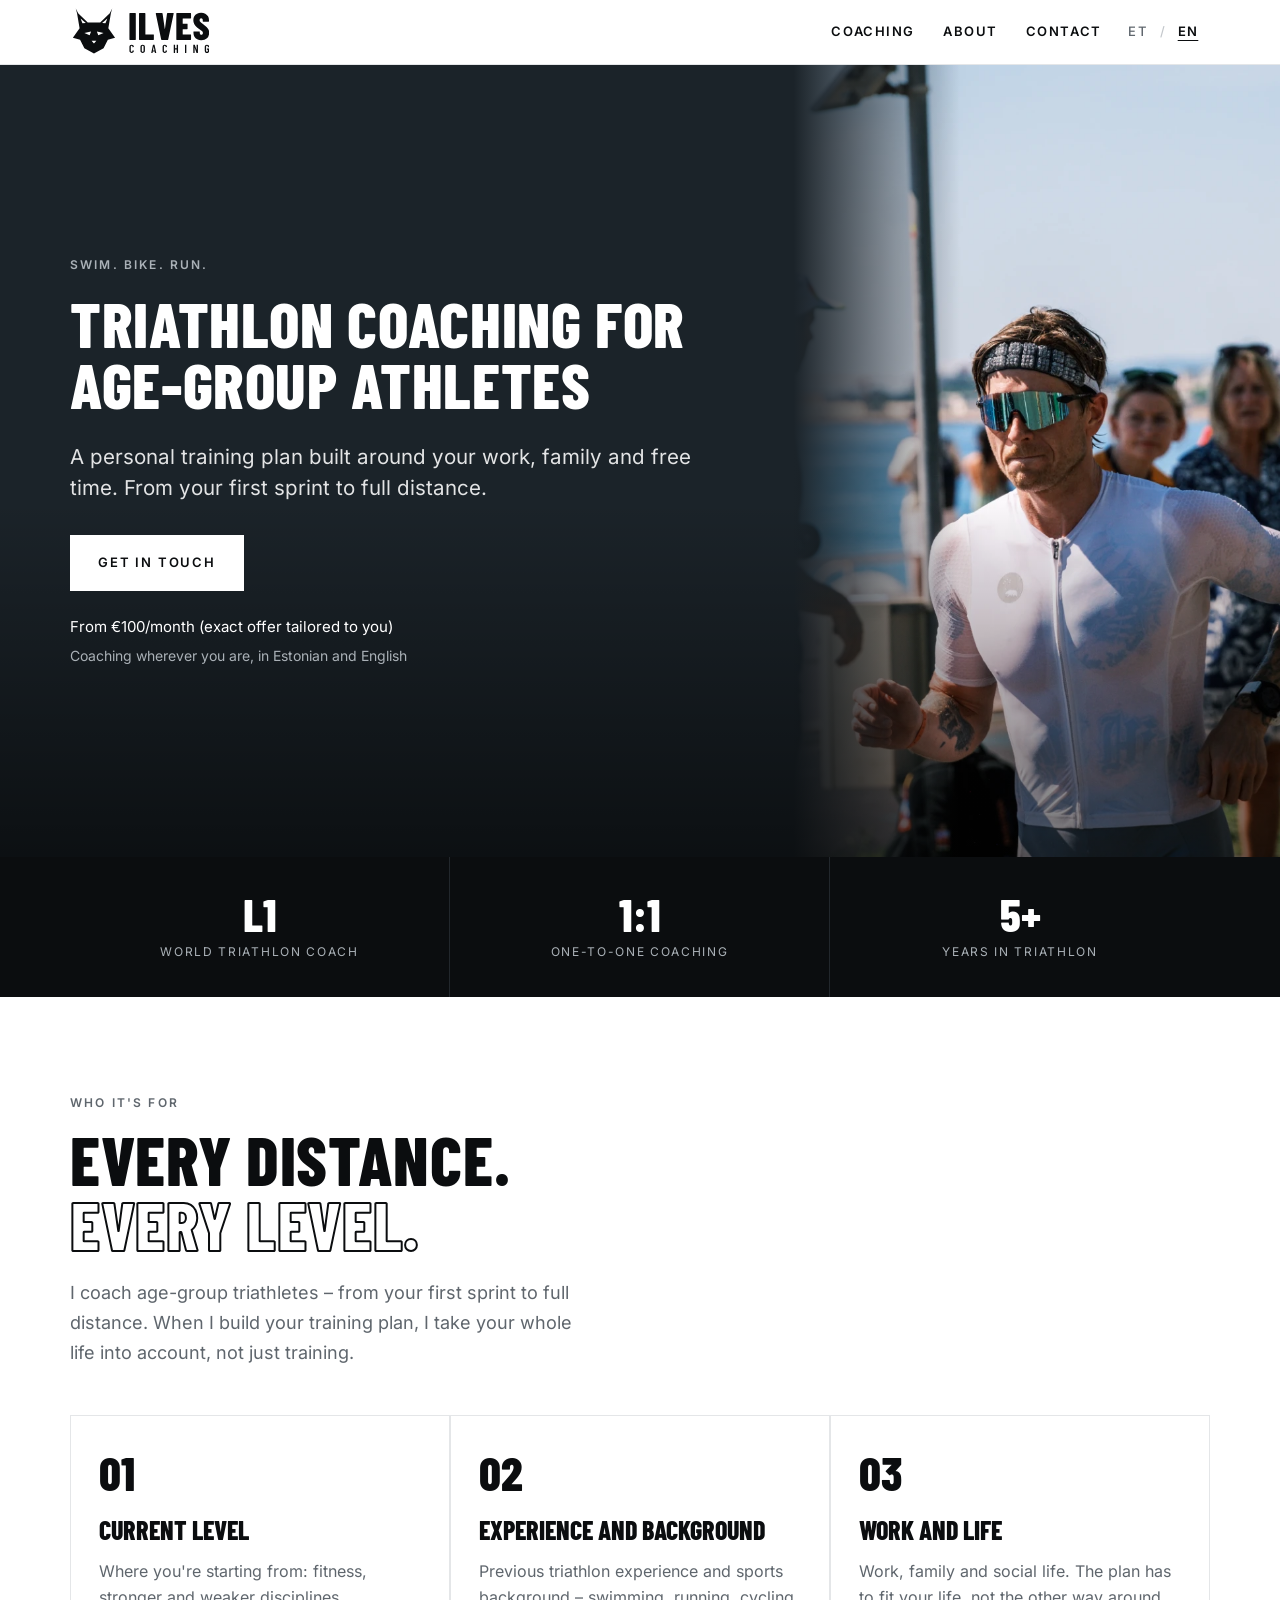
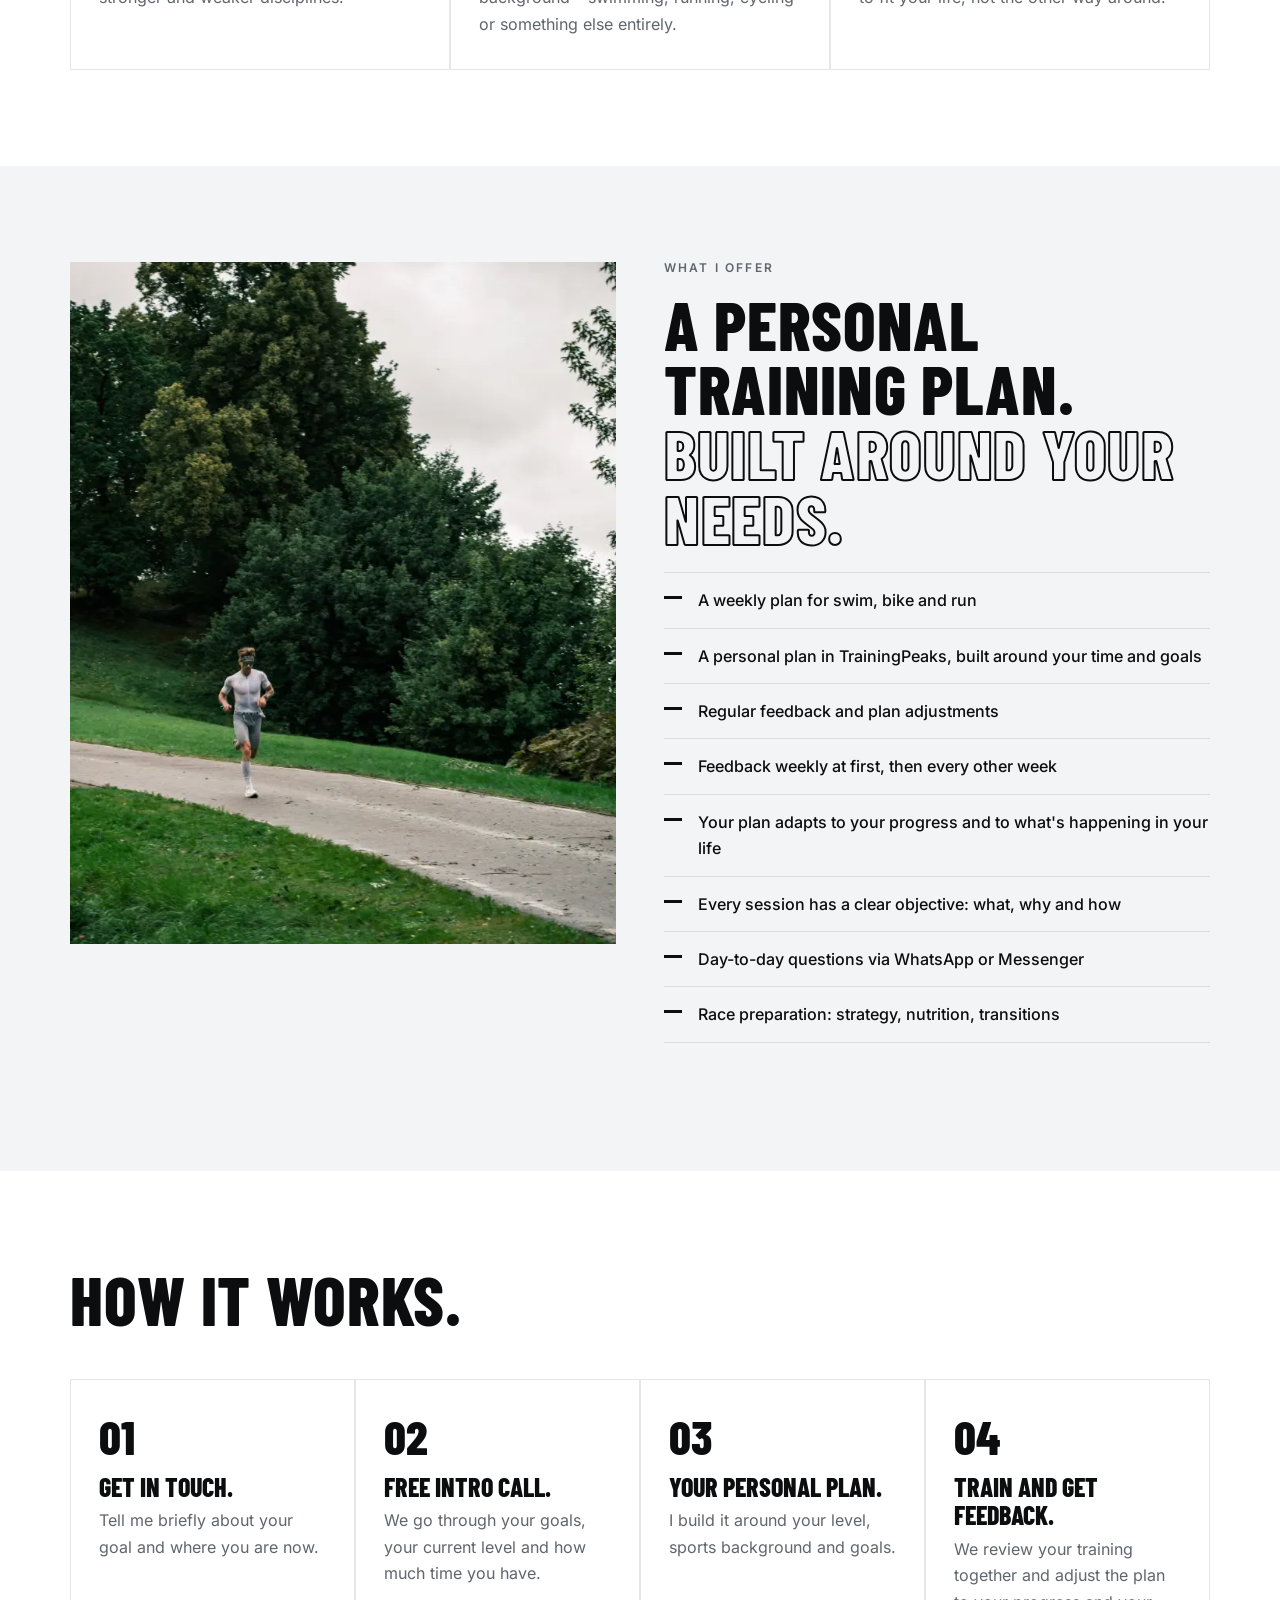
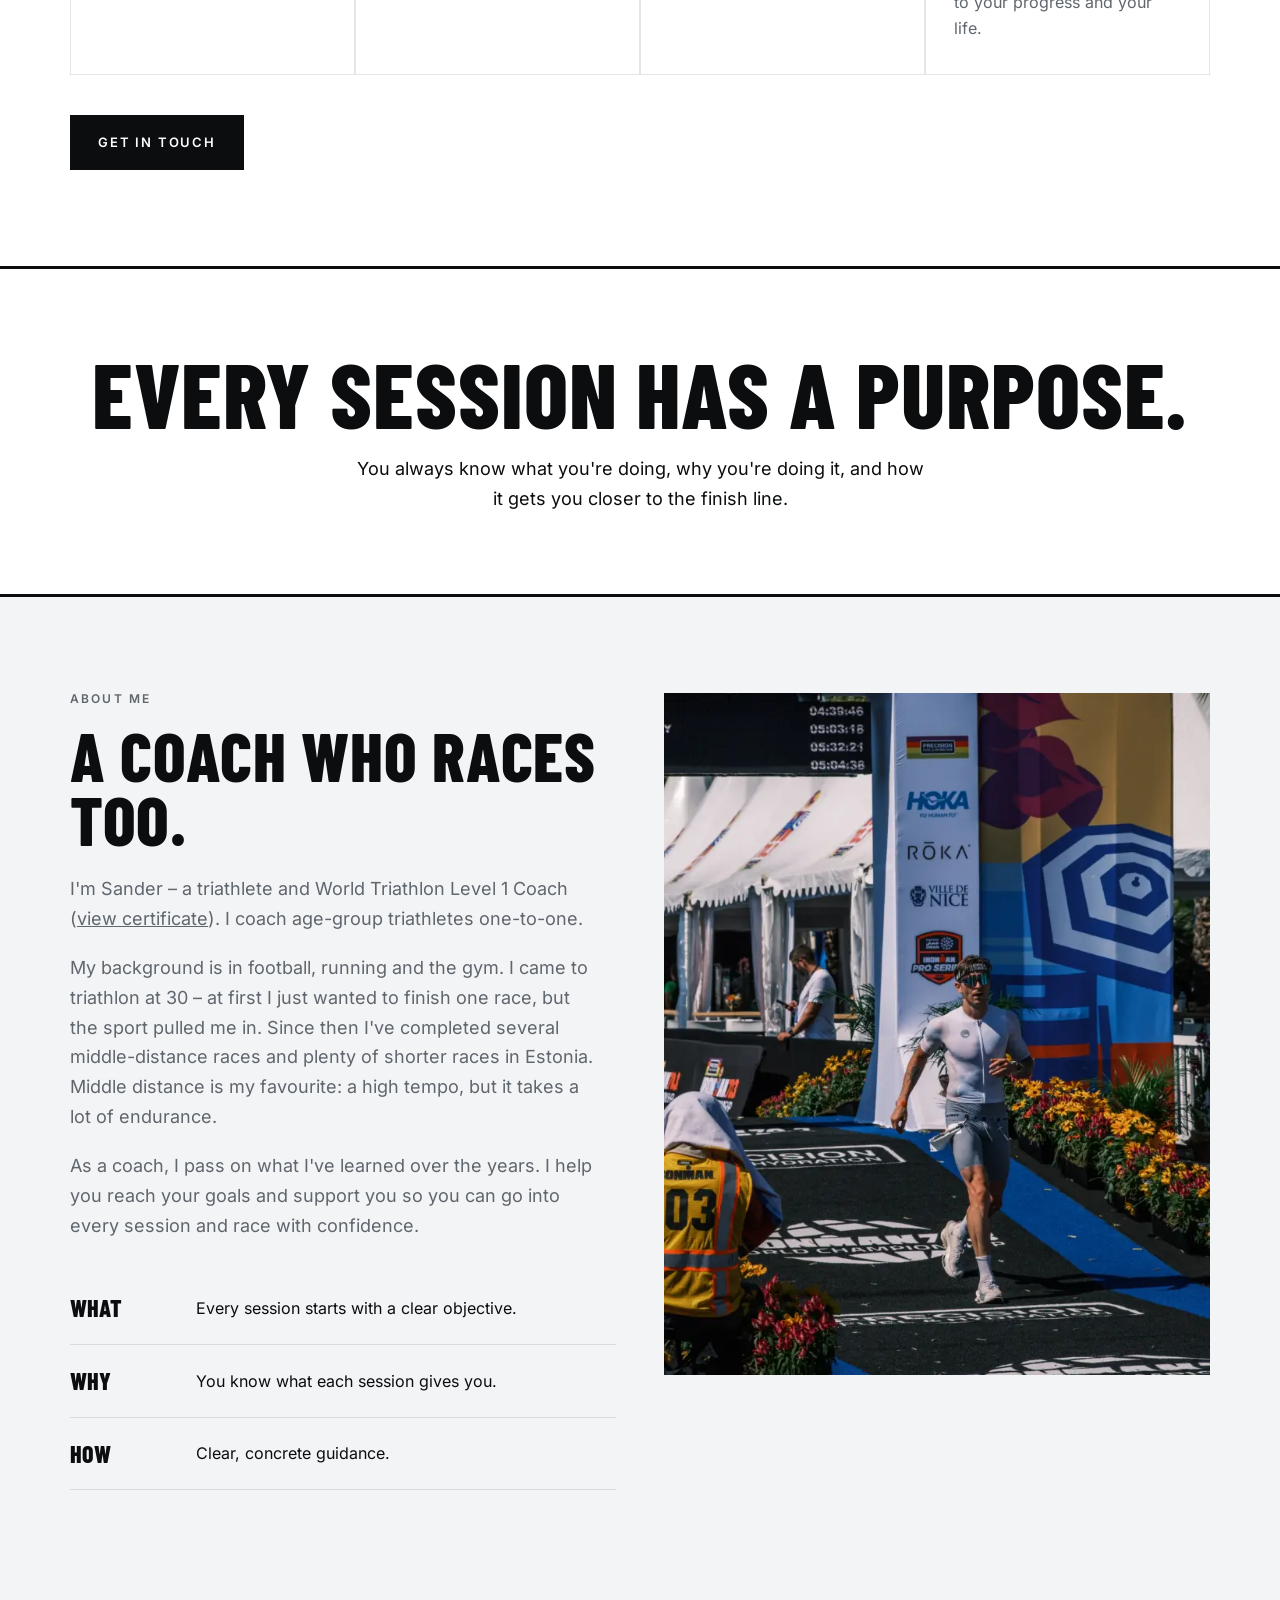
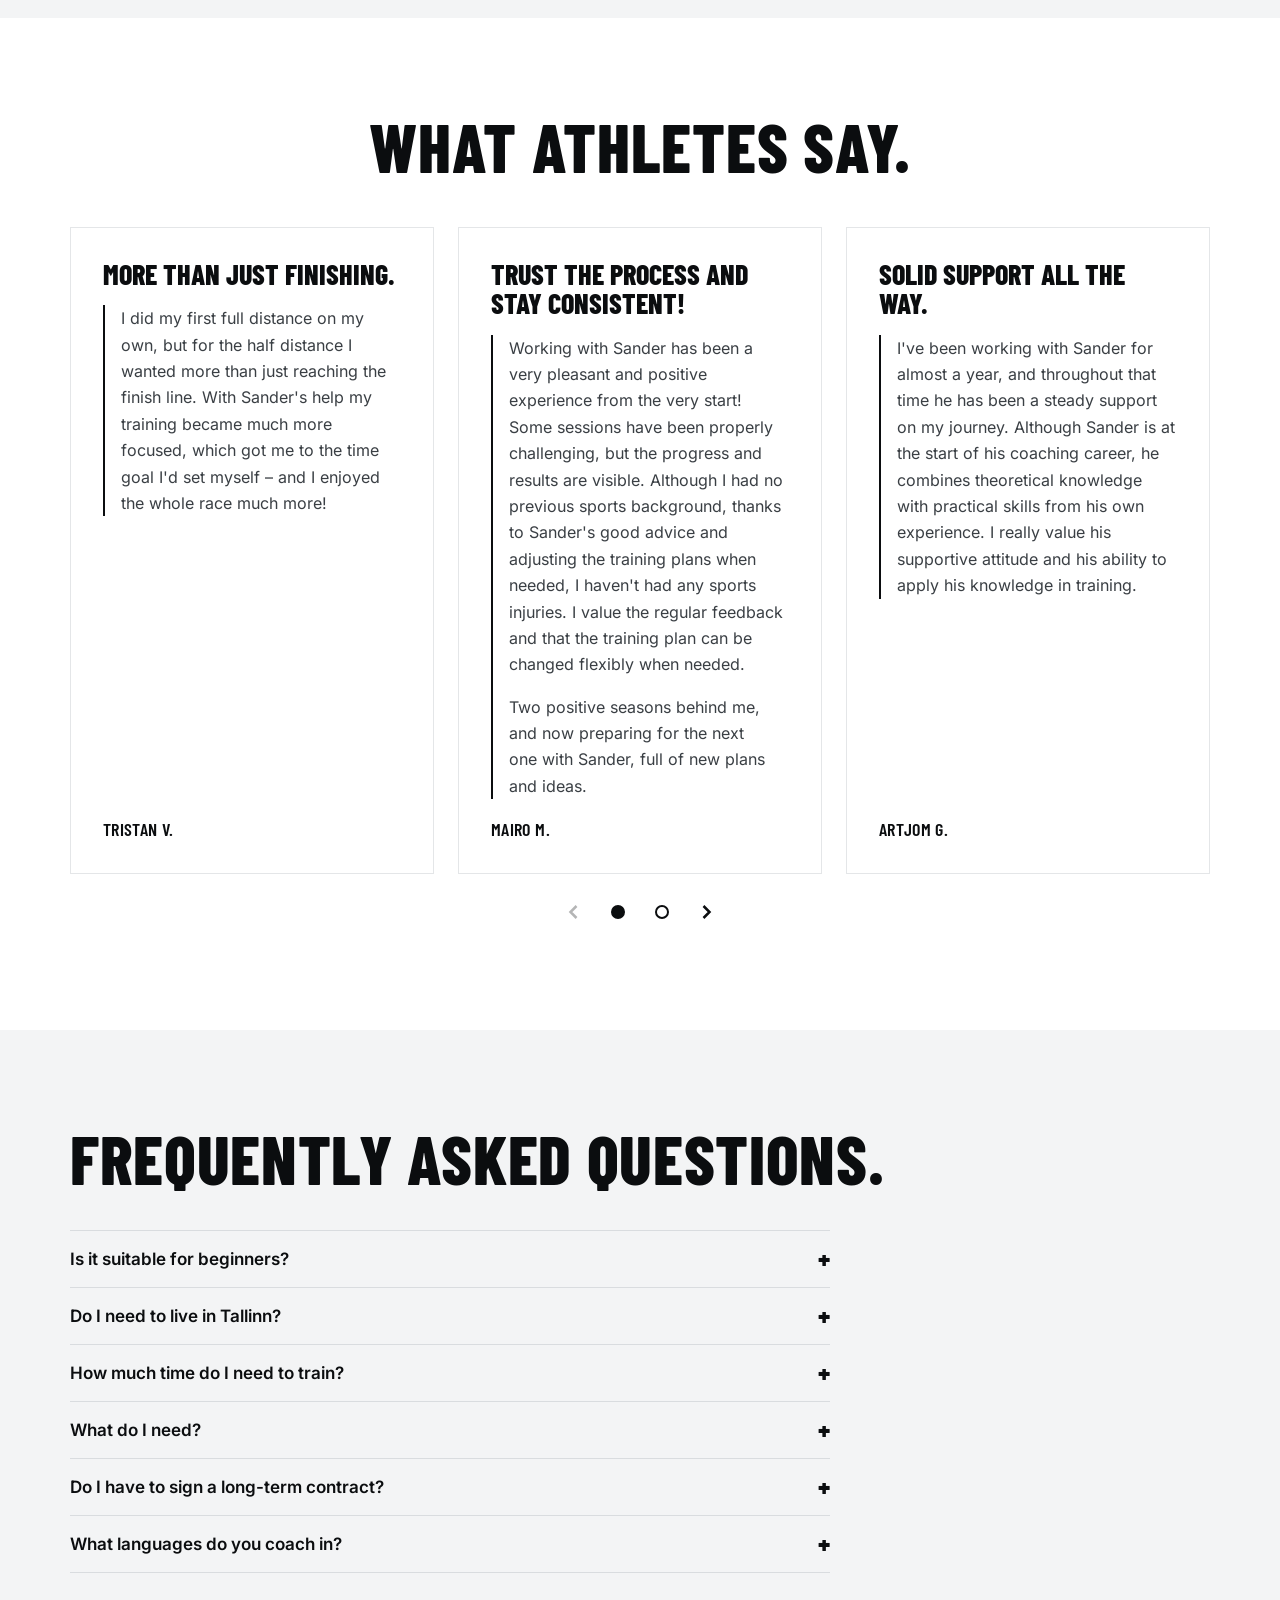
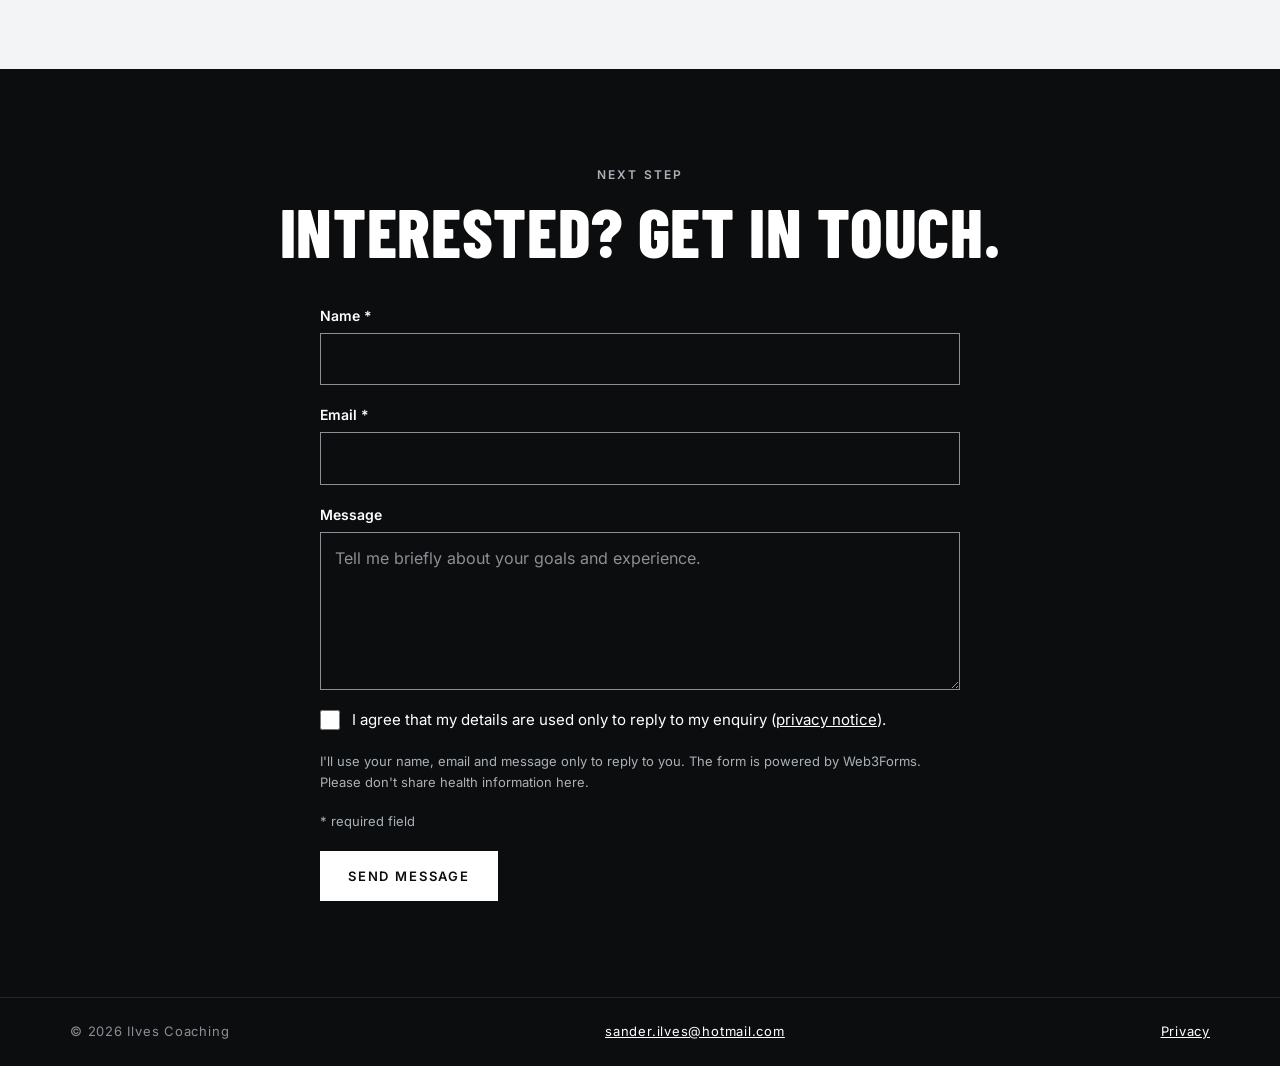
==== commit e0674421: "Certificate page (/sertifikaat/, /en/certificate/) with World Triathlon verification link; linked fr" ====
--- a/en/index.html
+++ b/en/index.html
@@ -34,8 +34,8 @@
 <link rel="preload" href="../assets/fonts/barlow-condensed-latin-800-normal.woff2" as="font" type="font/woff2" crossorigin>
 <link rel="preload" href="../assets/fonts/inter-latin-400-normal.woff2" as="font" type="font/woff2" crossorigin>
 <link rel="preload" href="../assets/fonts/inter-latin-600-normal.woff2" as="font" type="font/woff2" crossorigin>
-<link rel="stylesheet" href="../assets/css/style.css?v=20">
-<script src="../assets/js/main.js?v=20" defer></script>
+<link rel="stylesheet" href="../assets/css/style.css?v=21">
+<script src="../assets/js/main.js?v=21" defer></script>
 <script type="application/ld+json">
 {
   "@context": "https://schema.org",
@@ -76,6 +76,8 @@
         "@type": "EducationalOccupationalCredential",
         "name": "World Triathlon Level 1 Coach",
         "credentialCategory": "certification",
+        "url": "https://education.triathlon.org/admin/tool/certificate/index.php?code=8047798207SI",
+        "validFor": "P4Y",
         "recognizedBy": {
           "@type": "Organization",
           "name": "World Triathlon",
@@ -173,7 +175,7 @@
 
   <div class="stats">
     <div class="wrap">
-      <div class="stat"><b>L1</b><span>World Triathlon coach</span></div>
+      <a class="stat" href="/en/certificate/"><b>L1</b><span>World Triathlon coach</span></a>
       <div class="stat"><b>1:1</b><span>One-to-one coaching</span></div>
       <div class="stat"><b>5+</b><span>Years in triathlon</span></div>
     </div>
@@ -238,7 +240,7 @@
       <div>
         <p class="kicker">About me</p>
         <h2 class="display" id="about-title">A coach who races too.</h2>
-        <p class="lead tight">I'm Sander – a triathlete and World Triathlon Level 1 Coach. I coach age-group triathletes one-to-one.</p>
+        <p class="lead tight">I'm Sander – a triathlete and World Triathlon Level 1 Coach (<a href="/en/certificate/">view certificate</a>). I coach age-group triathletes one-to-one.</p>
         <p class="lead tight">My background is in football, running and the gym. I came to triathlon at 30 – at first I just wanted to finish one race, but the sport pulled me in. Since then I've completed several middle-distance races and plenty of shorter races in Estonia. Middle distance is my favourite: a high tempo, but it takes a lot of endurance.</p>
         <p class="lead tight">As a coach, I pass on what I've learned over the years. I help you reach your goals and support you so you can go into every session and race with confidence.</p>
         <dl class="wwh">
--- a/assets/css/style.css
+++ b/assets/css/style.css
@@ -54,7 +54,7 @@
 
 /* Focus: dark ring on light backgrounds, white ring on dark ones */
 :focus-visible{outline:3px solid var(--ink);outline-offset:3px}
-.hero :focus-visible,.contact :focus-visible,.site-footer :focus-visible{outline-color:var(--on-dark)}
+.hero :focus-visible,.stats :focus-visible,.contact :focus-visible,.site-footer :focus-visible{outline-color:var(--on-dark)}
 
 .skip{position:absolute;left:12px;top:-100px;z-index:50;background:var(--ink);color:var(--on-dark);padding:10px 16px;font-weight:600;text-decoration:none}
 .skip:focus{top:12px;outline-color:var(--ink)}
@@ -144,6 +144,10 @@
 @media (min-width:760px){.stats .wrap{grid-template-columns:repeat(3,1fr)}.stat{padding:34px 10px;border-bottom:0;border-right:1px solid var(--dark-line)}.stat:last-child{border-right:0}}
 .stat b{display:block;font-family:var(--display);font-weight:800;font-size:46px;line-height:1}
 .stat span{font-size:12px;letter-spacing:.14em;text-transform:uppercase;color:var(--on-dark-muted)}
+/* The L1 stat links to the certificate page */
+a.stat{display:block;color:inherit;text-decoration:none}
+a.stat:focus-visible{outline-offset:-6px}
+a.stat:hover span{color:var(--on-dark);text-decoration:underline;text-underline-offset:4px}
 
 /* ---------- Split (media + text) ---------- */
 .split{display:grid;gap:48px;align-items:start}
@@ -220,11 +224,17 @@
 .faq details[open] summary::after{content:"\2212"}
 .faq details p{margin:0 0 20px;max-width:60ch;color:var(--muted)}
 
-/* ---------- Privacy page ---------- */
+/* ---------- Subpages (privacy, certificate) ---------- */
 .legal{padding:64px 0 96px}
 .legal h1{font-size:clamp(48px,9vw,80px);font-weight:800;margin-bottom:32px}
 .legal p{max-width:68ch;margin:0 0 18px}
 .legal .updated{margin-top:32px;font-size:14px;color:var(--muted)}
+.facts{max-width:68ch;margin:0 0 32px;border-top:1px solid var(--line)}
+.facts div{display:grid;grid-template-columns:1fr;gap:2px;padding:12px 0;border-bottom:1px solid var(--line)}
+@media (min-width:600px){.facts div{grid-template-columns:220px 1fr;gap:16px}}
+.facts dt{font-weight:600}
+.facts dd{margin:0}
+.cert-img{display:block;width:100%;max-width:800px;height:auto;margin:48px 0;border:1px solid var(--line)}
 
 /* ---------- About ---------- */
 .wwh{margin:32px 0}
